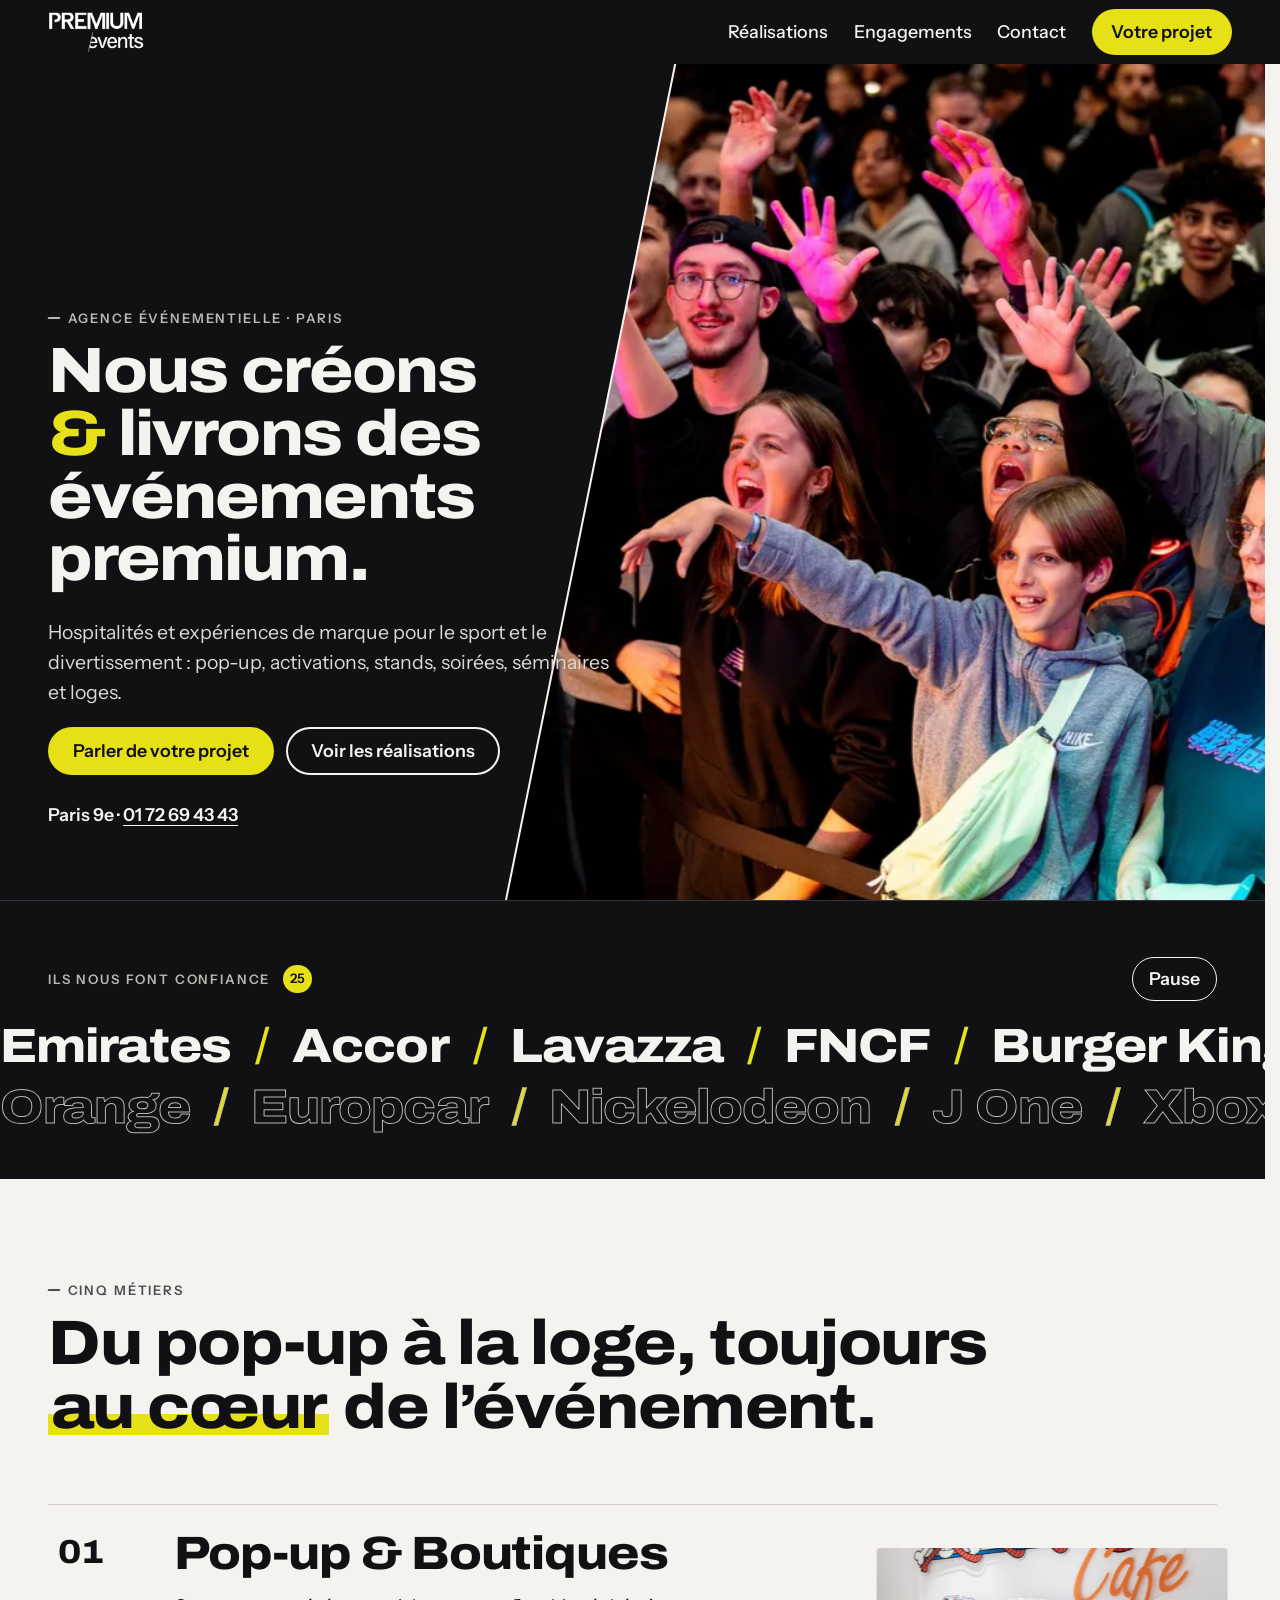
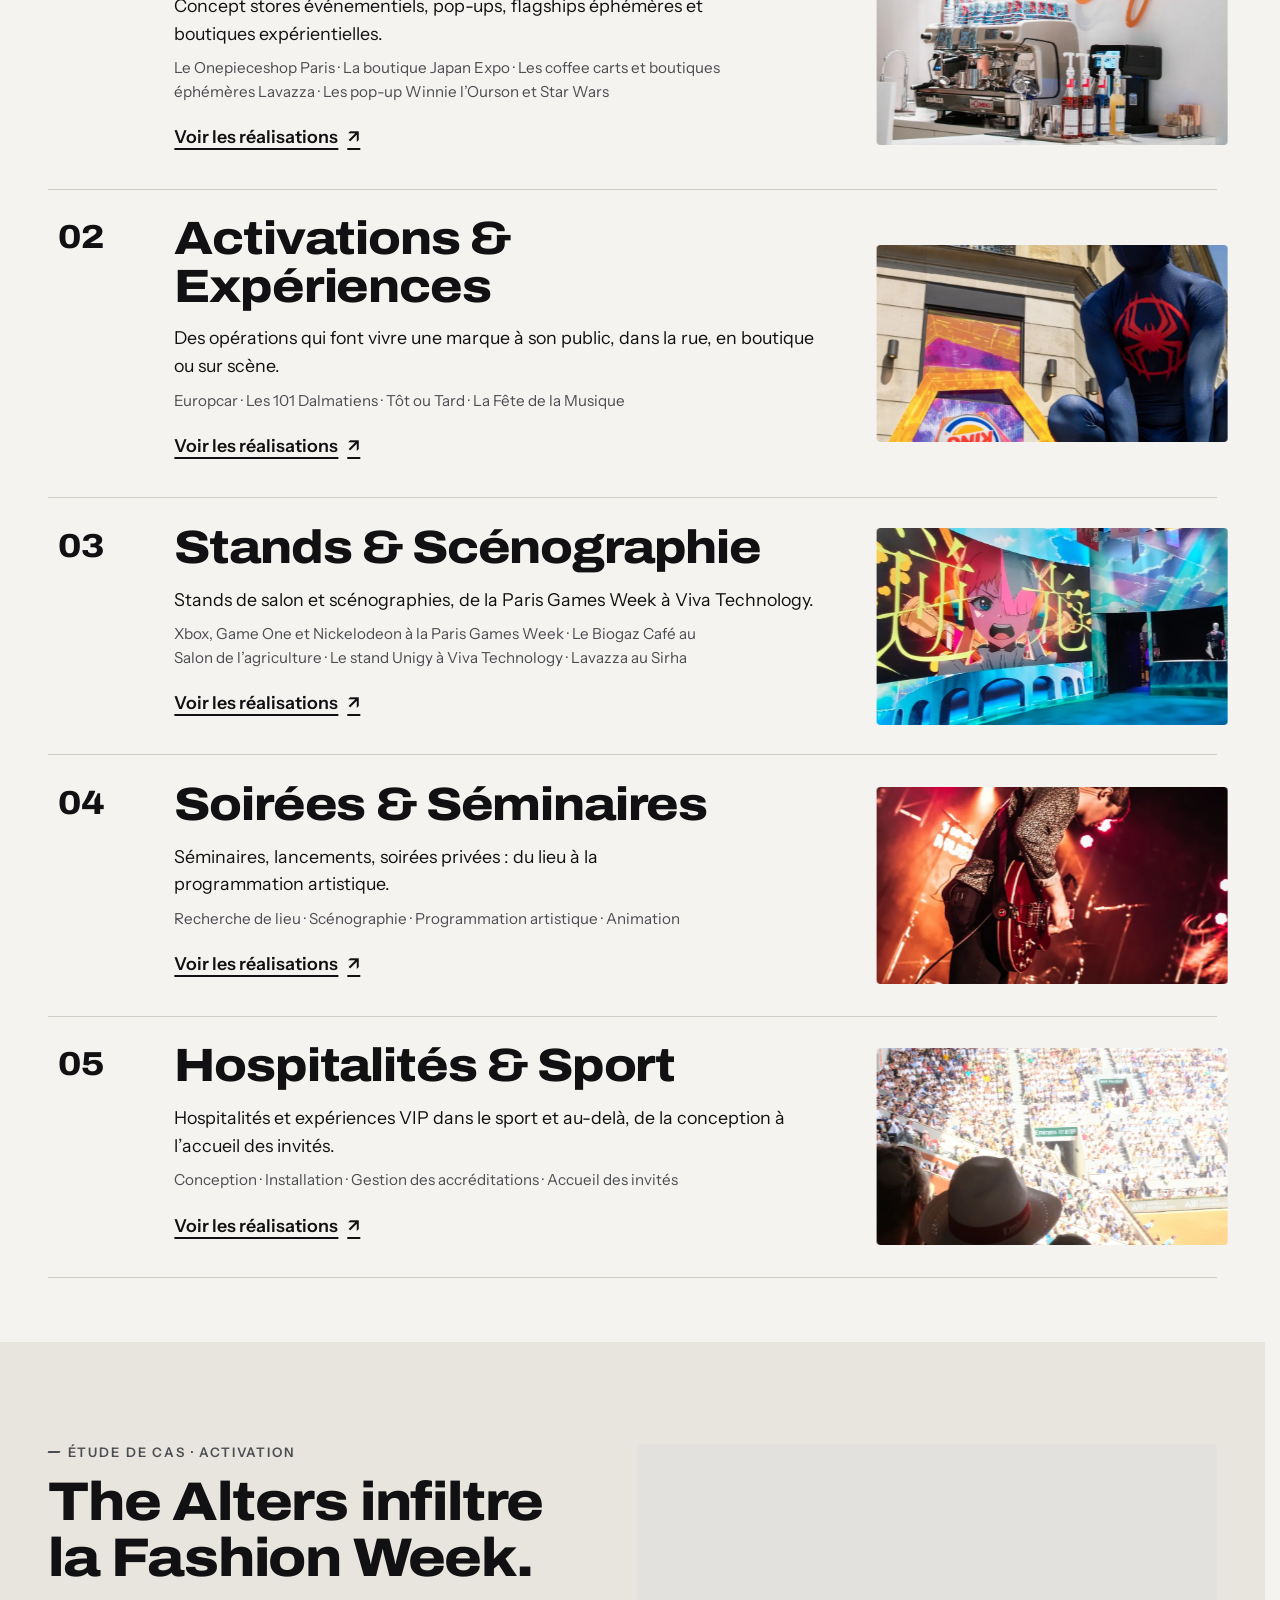
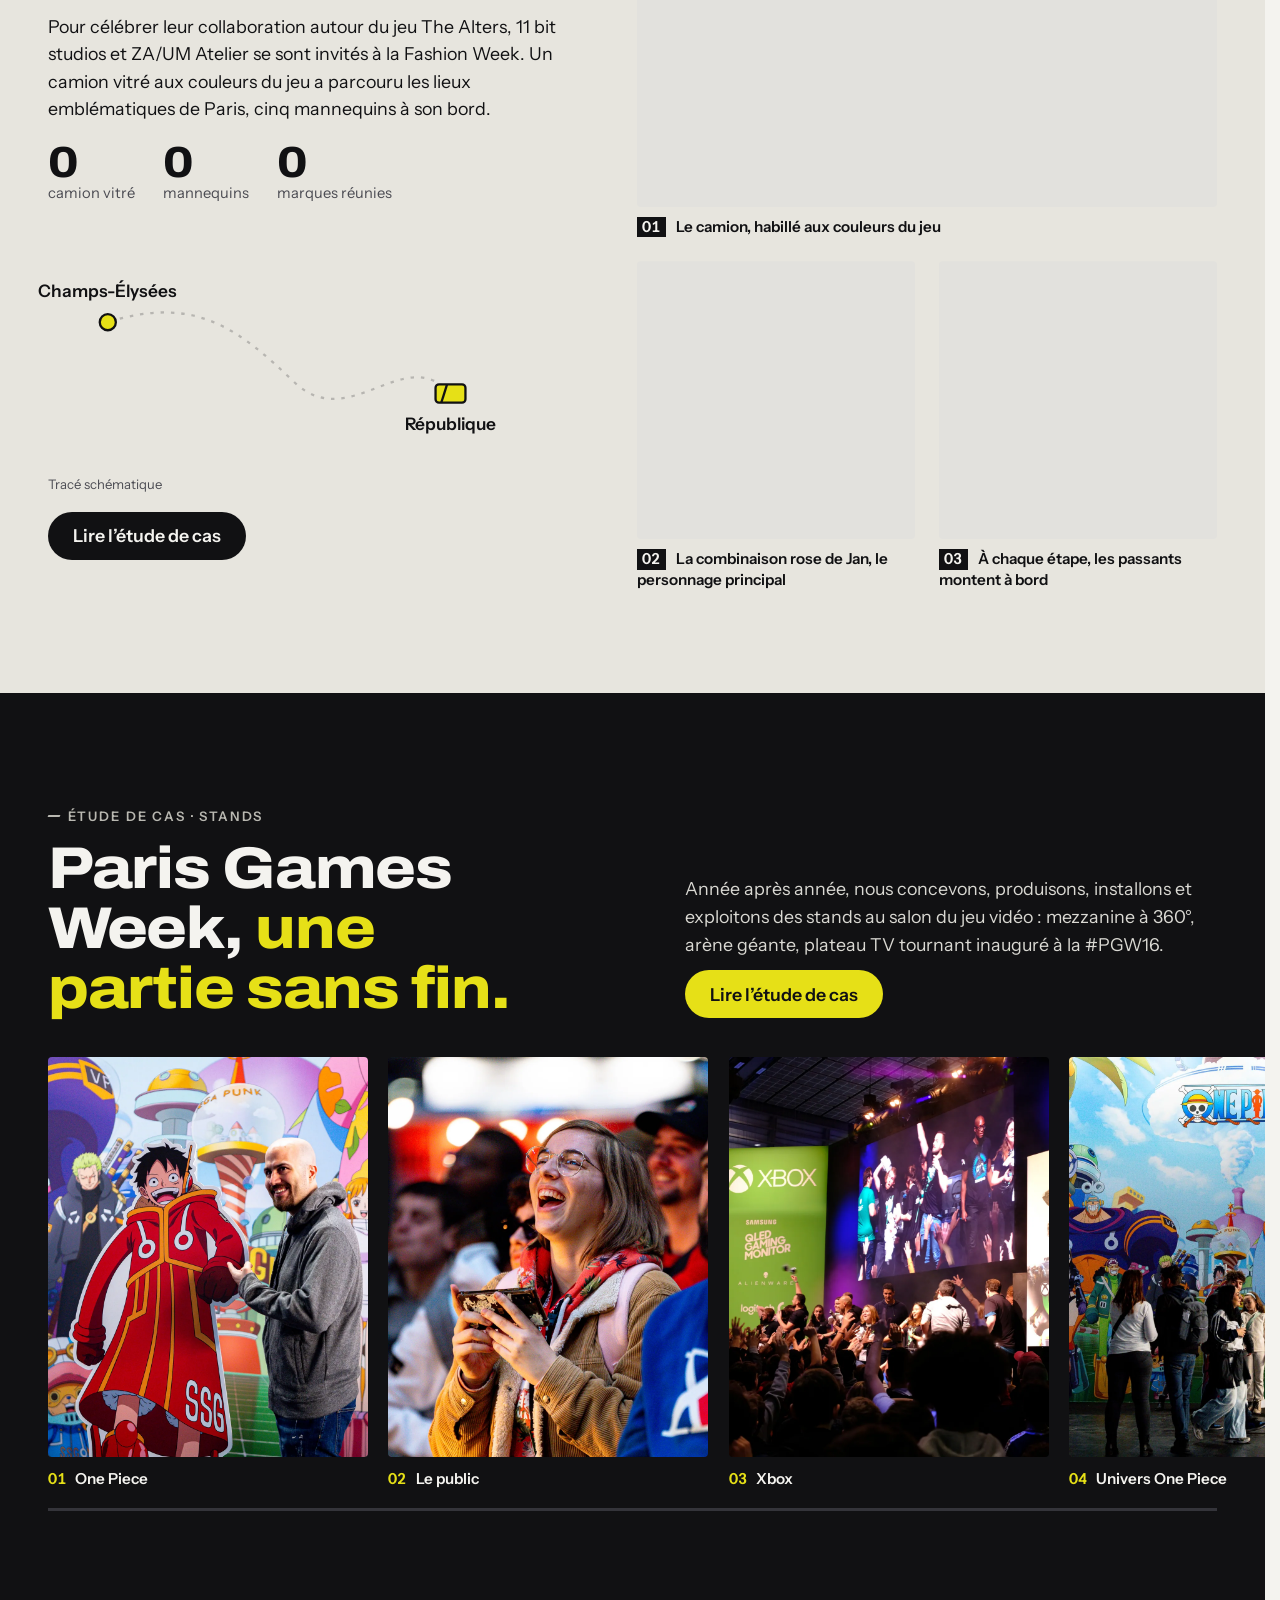
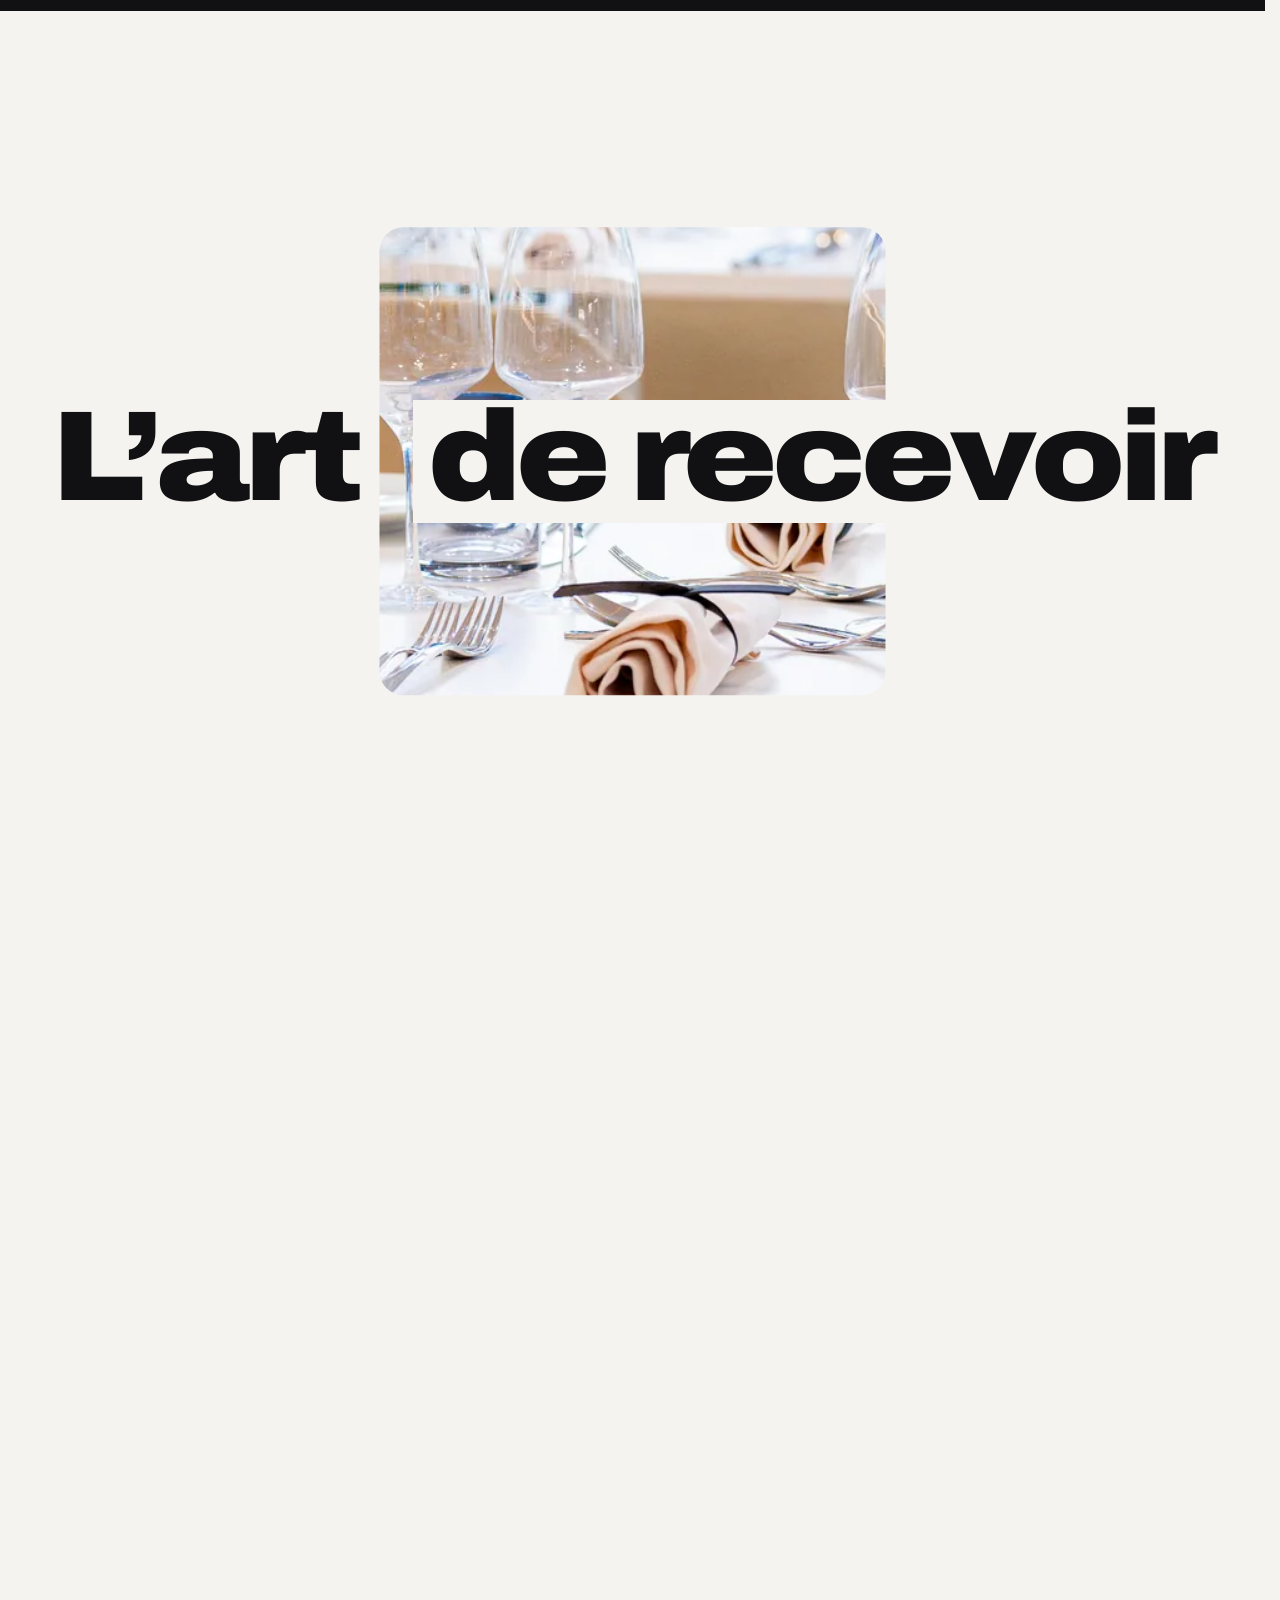
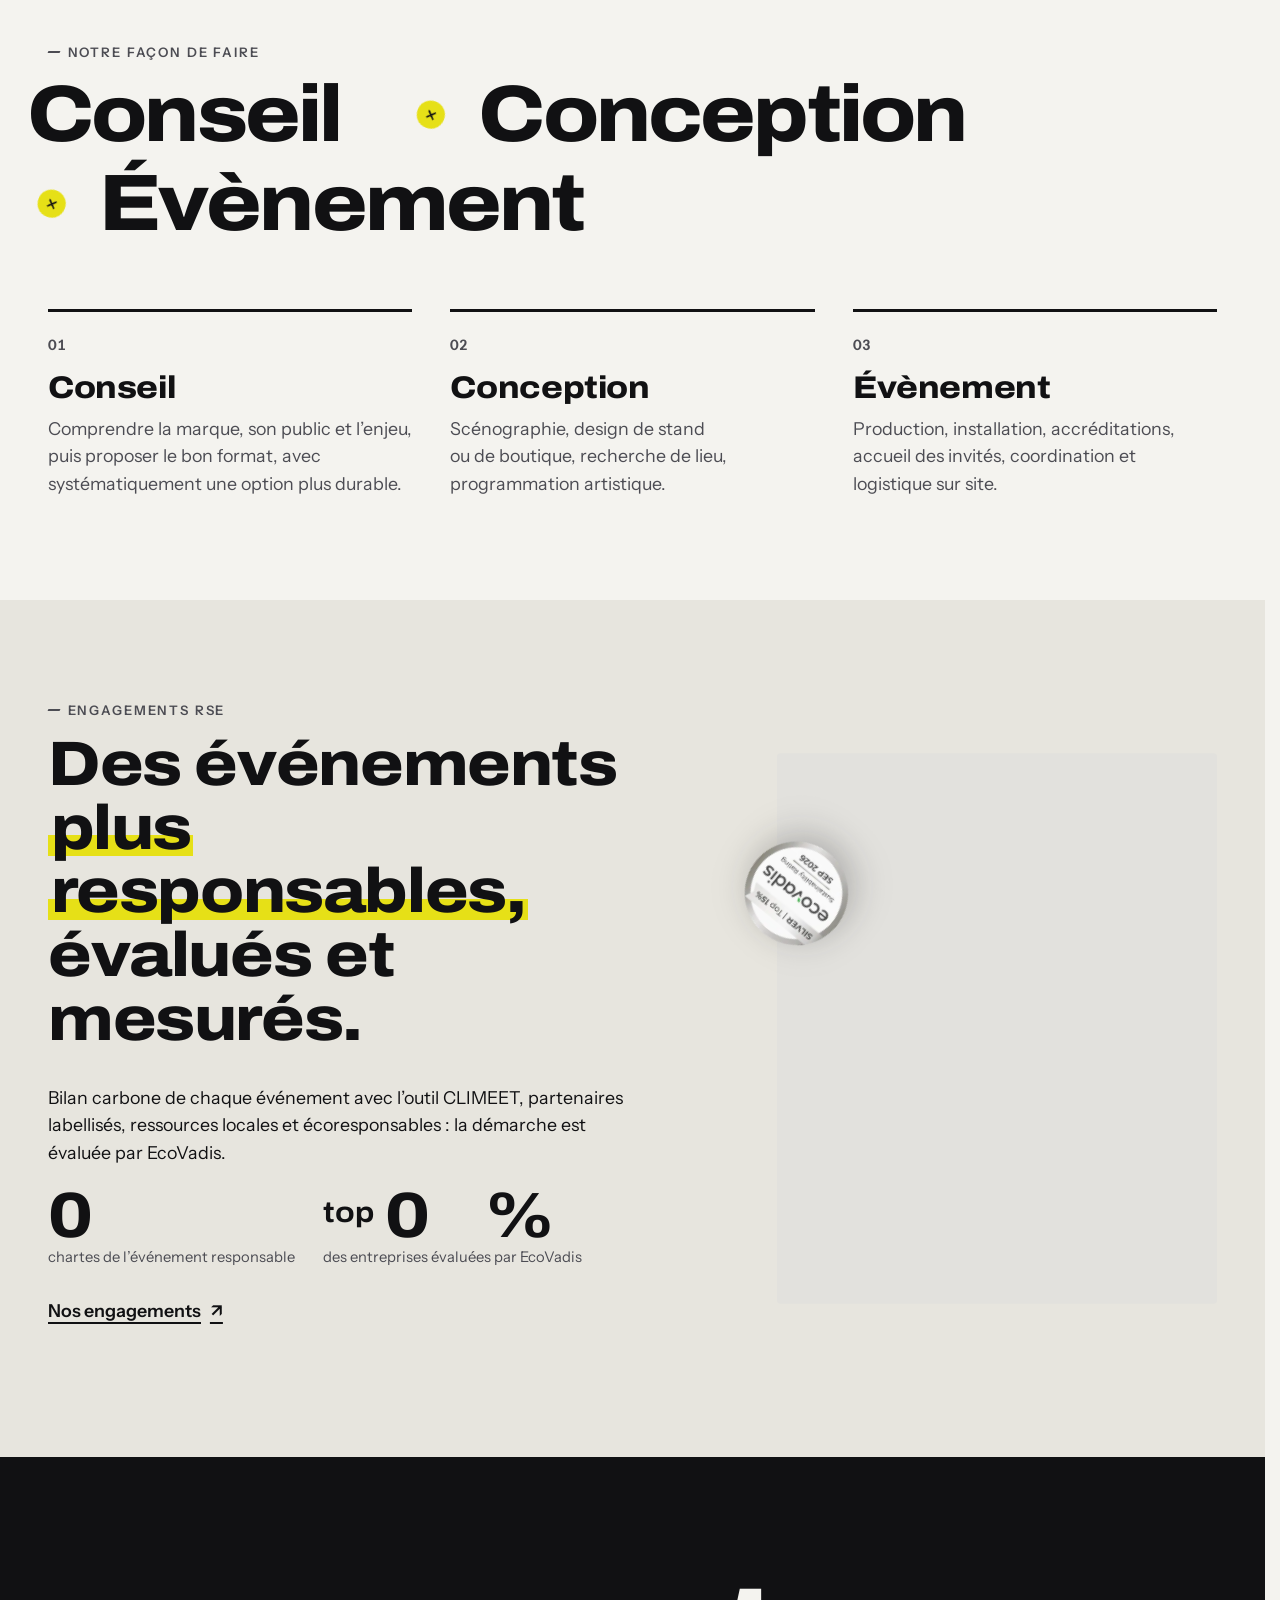
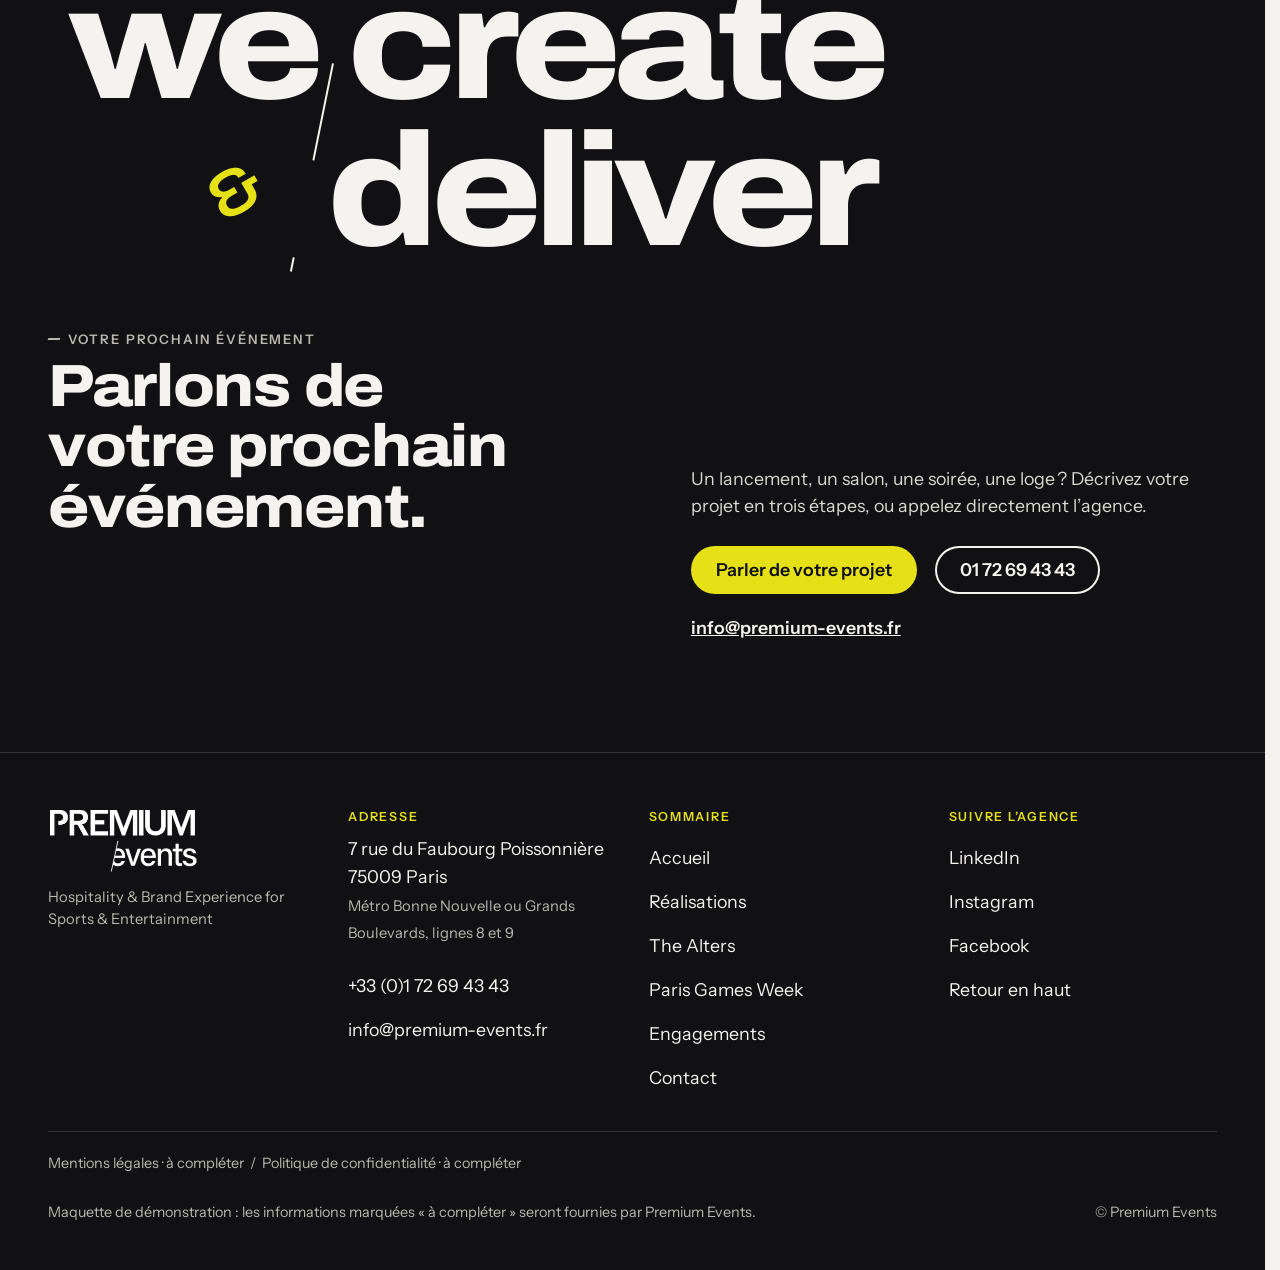
==== index.html @ c0e6ae77 "Maquette v1" ====
<!doctype html>
<html lang="fr" data-v="1">
<head>
<meta charset="utf-8">
<meta name="viewport" content="width=device-width, initial-scale=1, viewport-fit=cover">
<title>Premium Events : hospitalités et expériences de marque, sport et divertissement</title>
<meta name="description" content="Agence événementielle à Paris : pop-up et boutiques, activations, stands, soirées et séminaires, hospitalités dans le sport et le divertissement.">
<meta name="robots" content="noindex, nofollow">
<link rel="canonical" href="https://premium-events-maquette.vercel.app/">
<style>:root{--fond:#F4F3EF;--texte:#111113;--voile-fond:#111113;--ouverture-fond:#111113;--menu-fond:#111113}:root { --entete-h: 72px; --barres-h: 0px; } html { background: var(--fond); color: var(--texte); scrollbar-gutter: stable; } body { margin: 0; background: var(--fond); } html.js:not(.secours):not([data-arrivee="retour"]) [data-anime] { opacity: 0; } html.js:not(.secours):not([data-arrivee="retour"]) [data-anime].vu { opacity: 1; } [data-voile] { position: fixed; inset: 0; z-index: 900; background: var(--voile-fond); transform: translateY(100%); visibility: hidden; pointer-events: none; } html[data-arrivee="voile"]:not(.voile-leve):not(.secours) [data-voile] { transform: none; visibility: visible; } html.secours [data-voile] { visibility: hidden !important; } .ouverture-panneau { position: fixed; inset: 0; z-index: 850; display: none; place-content: center; justify-items: center; background: var(--ouverture-fond, var(--voile-fond)); color: var(--fond); text-align: center; } html.js[data-arrivee="intro"]:not(.secours):not(.intro-finie) .ouverture-panneau { display: grid; } html.defilement-bloque, html.defilement-bloque body, html.js[data-arrivee="intro"]:not(.secours):not(.intro-finie), html.js[data-arrivee="intro"]:not(.secours):not(.intro-finie) body, html[data-arrivee="voile"]:not(.voile-leve):not(.secours), html[data-arrivee="voile"]:not(.voile-leve):not(.secours) body { overflow: hidden; } html.js[data-arrivee="intro"]:not(.secours):not(.intro-finie) { background-color: var(--ouverture-fond, var(--voile-fond)); } html[data-arrivee="voile"]:not(.voile-leve):not(.secours) { background-color: var(--voile-fond); }</style>
<script>(function () {
var d = document.documentElement, ss = null, ls = null;
try { ss = window.sessionStorage; ls = window.localStorage; } catch (e) {}
d.classList.add('js');
var nav = performance.getEntriesByType ? performance.getEntriesByType('navigation')[0] : null;
var type = nav ? nav.type : 'navigate';
var depart = null;
try { depart = JSON.parse(ss.getItem('socle:depart') || 'null'); ss.removeItem('socle:depart'); } catch (e) {}
if (depart && !(Date.now() - depart.t < 15000)) depart = null;
var mode = type === 'back_forward' ? 'retour' : type === 'reload' ? 'intro' : depart ? 'voile' : 'intro';
d.setAttribute('data-arrivee', mode);
if (mode === 'voile' && depart.couleur) d.style.setProperty('--voile-fond', depart.couleur);
if (type === 'reload' && 'scrollRestoration' in history) {
history.scrollRestoration = 'manual';
}
try {
var choisie = ls && ls.getItem('socle:langue');
var langue = (d.lang || '').slice(0, 2);
if (choisie && choisie !== langue && type === 'navigate' && !depart) {
var alt = document.querySelector('link[rel="alternate"][hreflang="' + choisie + '"]');
if (alt) location.replace(new URL(alt.href).pathname + location.search + location.hash);
}
} catch (e) {}
setTimeout(function () { if (!d.classList.contains('demarre')) d.classList.add('secours'); }, 2000);
})();</script>
<link rel="preload" href="/assets/polices/archivo-titres.woff2" as="font" type="font/woff2" crossorigin>
<link rel="preload" href="/assets/polices/instrument-sans.woff2" as="font" type="font/woff2" crossorigin>
<link rel="stylesheet" href="/assets/css/socle.css?v=1">
<link rel="stylesheet" href="/assets/css/site.css?v=1">
<link rel="modulepreload" href="/assets/js/site.js?v=1">
<link rel="modulepreload" href="/assets/js/socle/index.js?v=1">
<script src="/assets/vendor/gsap.min.js" defer></script>
<script src="/assets/vendor/ScrollTrigger.min.js" defer></script>
<script src="/assets/vendor/SplitText.min.js" defer></script>
<script type="module" src="/assets/js/site.js?v=1"></script>
<meta name="theme-color" content="#111113">
<link rel="icon" href="/assets/images/favicon.png" type="image/png" sizes="64x64">
<link rel="apple-touch-icon" href="/assets/images/apple-touch-icon.png">
<meta property="og:type" content="website">
<meta property="og:site_name" content="Premium Events">
<meta property="og:locale" content="fr_FR">
<meta property="og:title" content="Premium Events : hospitalités et expériences de marque, sport et divertissement">
<meta property="og:description" content="Agence événementielle à Paris : pop-up et boutiques, activations, stands, soirées et séminaires, hospitalités dans le sport et le divertissement.">
<meta property="og:url" content="https://premium-events-maquette.vercel.app/">
<meta property="og:image" content="https://premium-events-maquette.vercel.app/assets/partage/accueil-fr.jpg">
<meta property="og:image:width" content="1200">
<meta property="og:image:height" content="630">
<meta property="og:image:alt" content="Premium Events : nous créons et livrons des événements premium">
<meta name="twitter:card" content="summary_large_image">
<script type="application/ld+json">{"@context":"https://schema.org","@type":"Organization","name":"Premium Events","url":"https://premium-events-maquette.vercel.app/","telephone":"+33172694343","email":"info@premium-events.fr","slogan":"Hospitality & Brand Experience for Sports & Entertainment","address":{"@type":"PostalAddress","streetAddress":"7 rue du Faubourg Poissonnière","postalCode":"75009","addressLocality":"Paris","addressCountry":"FR"},"sameAs":["https://www.linkedin.com/company/premium-events/","https://www.instagram.com/premiumevents_agence","https://www.facebook.com/AgencePremiumEvents"],"description":"Agence de communication événementielle à Paris : hospitalités et expériences de marque pour le sport et le divertissement (pop-up et boutiques, activations, stands et scénographie, soirées et séminaires, hospitalités)."}</script>
</head>
<body id="haut">
<div data-voile data-forme="coupe" aria-hidden="true"><div class="voile-contenu"><img src="/assets/images/logo-clair.png" alt="" width="298" height="124"><span class="voile-barre"></span><span data-voile-libelle>Accueil</span></div></div>
<div class="ouverture-panneau" data-ouverture aria-hidden="true">
  <img class="ouverture-logo" src="/assets/images/logo-clair.png" alt="" width="298" height="124" data-ouverture-objet>
  <p class="ouverture-ligne">Hospitality &amp; Brand Experience</p>
  <svg class="ouverture-coupe" viewBox="0 0 100 100" preserveAspectRatio="none" aria-hidden="true"><line x1="59" y1="0" x2="41" y2="100" pathLength="1" vector-effect="non-scaling-stroke"/></svg>
</div>
<a class="evitement" href="#contenu">Aller au contenu</a>
<header data-entete>
  <div class="entete-rangee">
    <a class="entete-logo" aria-label="Premium Events, Accueil" href="/" data-libelle="Accueil" aria-current="page">
      <img src="/assets/images/logo-clair.png" alt="Premium Events" width="298" height="124">
    </a>
    <nav data-nav aria-label="Navigation principale">
      <ul><li><a href="/realisations" data-libelle="Réalisations">Réalisations</a></li><li><a href="/engagements" data-libelle="Engagements">Engagements</a></li><li><a href="/contact" data-libelle="Contact">Contact</a></li></ul>
    </nav>
    <div class="entete-actions">
      <a class="bouton" href="/contact#brief" data-libelle="Contact">Votre projet</a>
      <button type="button" data-menu-bouton aria-controls="menu" aria-expanded="false" data-libelle-ouvrir="Menu" data-libelle-fermer="Fermer"><span data-libelle-bouton>Menu</span></button>
      <a class="menu-sansjs" href="#menu" data-menu-lien>Menu</a>
    </div>
  </div>
</header>
<script>/* Avant le premier affichage : rangées de la navigation (même règle que ajusterNav dans assets/js/socle/entete.js)
   et hauteur réelle de l'en-tête, pour que rien ne saute quand le JavaScript du site prend la main. */
(function () {
  var h = document.documentElement, u = document.querySelector('[data-nav] ul'), e = document.querySelector('[data-entete]');
  if (u) {
    var deborde = function () { return u.scrollWidth > u.clientWidth + 1; }, c = deborde();
    if (c && window.matchMedia('(min-width: 900px)').matches) {
      h.classList.add('nav-deux-rangees'); c = deborde();
      if (c) { h.classList.add('nav-deux-lignes'); var a = u.querySelector('a'); c = !a || u.getBoundingClientRect().height > a.getBoundingClientRect().height * 2.5; }
      if (c) h.classList.remove('nav-deux-rangees', 'nav-deux-lignes');
    }
    if (c) h.classList.add('nav-compacte');
  }
  if (e) h.style.setProperty('--entete-h', Math.round(e.getBoundingClientRect().height) + 'px');
})();</script>
<span id="menu-ferme" aria-hidden="true"></span>
<div id="menu" data-menu role="dialog" aria-modal="true" aria-label="Menu">
  <p class="menu-sansjs-fermer"><a href="#menu-ferme">Fermer</a></p>
  <ul><li style="--i:0"><a href="/" class="menu-lien" data-libelle="Accueil" aria-current="page">Accueil</a></li><li style="--i:1"><a href="/realisations" class="menu-lien" data-libelle="Réalisations">Réalisations</a></li><li style="--i:2" class="menu-sous"><a href="/the-alters" class="menu-lien" data-libelle="The Alters">The Alters</a></li><li style="--i:3" class="menu-sous"><a href="/paris-games-week" class="menu-lien" data-libelle="Paris Games Week">Paris Games Week</a></li><li style="--i:4"><a href="/engagements" class="menu-lien" data-libelle="Engagements">Engagements</a></li><li style="--i:5"><a href="/contact" class="menu-lien" data-libelle="Contact">Contact</a></li></ul>
  <p class="menu-contact"><a class="bouton" href="tel:+33172694343">Appeler 01 72 69 43 43</a> <a class="menu-mail" href="mailto:info@premium-events.fr">info@premium-events.fr</a></p>
</div>
<main id="contenu" tabindex="-1">
<section class="ouv ouv--accueil" id="debut">
  <div class="ouv-texte">
    <p class="surtitre surtitre--clair ouv-f">Agence événementielle · Paris</p>
    <h1 class="ouv-titre" data-anime="gsap"><span class="ouv-m"><span class="ouv-l">Nous créons</span></span><span class="ouv-m"><span class="ouv-l"><span class="amp">&amp;</span> livrons des</span></span><span class="ouv-m"><span class="ouv-l">événements</span></span><span class="ouv-m"><span class="ouv-l">premium.</span></span></h1>
    <p class="ouv-intro ouv-f masque-petit">Hospitalités et expériences de marque pour le sport et le divertissement : pop-up, activations, stands, soirées, séminaires et loges.</p>
    <p class="ouv-actions ouv-f">
      <a href="/contact#brief" class="bouton" data-libelle="Contact" data-action-principale data-survol="magnetique">Parler de votre projet</a>
      <a href="/realisations" class="bouton bouton--contour-clair masque-ecran-tres-bas" data-libelle="Réalisations">Voir les réalisations</a>
    </p>
    <p class="ouv-info ouv-f" data-info-cle>Paris 9e · <a href="tel:+33172694343">01 72 69 43 43</a></p>
  </div>
  <div class="ouv-photo">
    <figure class="media ouv-media" data-fx="parallaxe" data-fx-force="8" data-iris-centre data-boucle-css style="--cadrage:52% 42%;--cadrage-mobile:50% 40%">
  <picture><source media="(max-width: 760px) and (orientation: portrait)" srcset="/assets/images/accueil-ouverture-mobile-640.webp 640w, /assets/images/accueil-ouverture-mobile-1080.webp 1080w" sizes="(max-width: 760px) 100vw, 62vw">
    <img src="/assets/images/accueil-ouverture-1280.webp" srcset="/assets/images/accueil-ouverture-640.webp 640w, /assets/images/accueil-ouverture-1280.webp 1280w, /assets/images/accueil-ouverture-1920.webp 1920w" sizes="(max-width: 760px) 100vw, 62vw" alt="Public qui lève les bras devant une scène, dans la lumière bleue d’un salon" width="1280" height="854" fetchpriority="high" loading="eager" decoding="async">
  </picture>
</figure>
    <svg class="ouv-trait" viewBox="0 0 100 100" preserveAspectRatio="none" aria-hidden="true"><line x1="24" y1="0" x2="0" y2="100" vector-effect="non-scaling-stroke"/></svg>
  </div>
</section>
<section class="clients-ruban" id="clients" aria-labelledby="clients-titre">
  <h2 class="clients-titre" id="clients-titre" data-anime>Ils nous font confiance <span class="clients-nombre">25</span></h2>
  <div class="ruban" id="ruban-clients" data-boucle-css data-ruban data-effet="ruban" role="region" aria-label="Les marques clientes, en défilement">
    <div class="ruban-piste"><p class="ruban-rangee"><span>Emirates</span><span>Accor</span><span>Lavazza</span><span>FNCF</span><span>Burger King</span><span>Fédération Française du Bâtiment</span><span>Coloplast</span><span>Toei Animation</span><span>Crunchyroll</span><span>Bandai</span><span>Warner Bros. Discovery</span><span>Disney</span><span>Air Caraïbes</span><span>Geekvape</span><span>Paramount</span><span>Eurosport</span><span>Carte Noire</span><span>CNC</span><span>Conti</span><span>Game One</span><span>Xbox</span><span>J One</span><span>Nickelodeon</span><span>Europcar</span><span>Orange</span></p><p class="ruban-rangee" aria-hidden="true"><span>Emirates</span><span>Accor</span><span>Lavazza</span><span>FNCF</span><span>Burger King</span><span>Fédération Française du Bâtiment</span><span>Coloplast</span><span>Toei Animation</span><span>Crunchyroll</span><span>Bandai</span><span>Warner Bros. Discovery</span><span>Disney</span><span>Air Caraïbes</span><span>Geekvape</span><span>Paramount</span><span>Eurosport</span><span>Carte Noire</span><span>CNC</span><span>Conti</span><span>Game One</span><span>Xbox</span><span>J One</span><span>Nickelodeon</span><span>Europcar</span><span>Orange</span></p></div>
    <div class="ruban-piste ruban-piste--inverse" aria-hidden="true" data-audit-ignorer><p class="ruban-rangee" aria-hidden="true"><span>Orange</span><span>Europcar</span><span>Nickelodeon</span><span>J One</span><span>Xbox</span><span>Game One</span><span>Conti</span><span>CNC</span><span>Carte Noire</span><span>Eurosport</span><span>Paramount</span><span>Geekvape</span><span>Air Caraïbes</span><span>Disney</span><span>Warner Bros. Discovery</span><span>Bandai</span><span>Crunchyroll</span><span>Toei Animation</span><span>Coloplast</span><span>Fédération Française du Bâtiment</span><span>Burger King</span><span>FNCF</span><span>Lavazza</span><span>Accor</span><span>Emirates</span></p><p class="ruban-rangee" aria-hidden="true"><span>Orange</span><span>Europcar</span><span>Nickelodeon</span><span>J One</span><span>Xbox</span><span>Game One</span><span>Conti</span><span>CNC</span><span>Carte Noire</span><span>Eurosport</span><span>Paramount</span><span>Geekvape</span><span>Air Caraïbes</span><span>Disney</span><span>Warner Bros. Discovery</span><span>Bandai</span><span>Crunchyroll</span><span>Toei Animation</span><span>Coloplast</span><span>Fédération Française du Bâtiment</span><span>Burger King</span><span>FNCF</span><span>Lavazza</span><span>Accor</span><span>Emirates</span></p></div>
  </div>
  <button type="button" class="ruban-pause" data-pause-pour="ruban-clients" data-libelle-pause="Pause" data-libelle-lecture="Lecture"><span data-libelle-bouton>Pause</span></button>
</section>
<section class="metiers" id="metiers" aria-labelledby="metiers-titre">
  <div class="conteneur">
    <header class="tete-section">
      <p class="surtitre" data-anime>Cinq métiers</p>
      <h2 id="metiers-titre" data-anime>Du pop-up à la loge, toujours <span class="surligne">au cœur</span> de l’événement.</h2>
    </header>
    <ol class="metiers-liste">
      <li class="metier" id="metier-popup">
        <span class="metier-num" aria-hidden="true">01</span>
        <div class="metier-texte">
          <h3>Pop-up &amp; Boutiques</h3>
          <p>Concept stores événementiels, pop-ups, flagships éphémères et boutiques expérientielles.</p>
          <p class="metier-projets">Le Onepieceshop Paris · La boutique Japan Expo · Les coffee carts et boutiques éphémères Lavazza · Les pop-up Winnie l’Ourson et Star Wars</p>
          <a href="/realisations?metier=popup#popup" class="lien-fleche" data-libelle="Réalisations">Voir les réalisations<span class="visuellement-cache"> : Pop-up &amp; Boutiques</span></a>
        </div>
        <figure class="media metier-media" data-effet="metiers" style="--cadrage:50% 50%">
  <picture>
    <img src="/assets/images/metier-popup-1600.webp" srcset="/assets/images/metier-popup-1024.webp 1024w, /assets/images/metier-popup-1168.webp 1168w, /assets/images/metier-popup-1600.webp 1600w" sizes="(max-width: 760px) 100vw, 30vw" alt="Comptoir du One Piece Café, machine à expresso et logo peint au mur" width="1600" height="2000" loading="lazy" decoding="async">
  </picture>
</figure>
      </li><li class="metier" id="metier-activations">
        <span class="metier-num" aria-hidden="true">02</span>
        <div class="metier-texte">
          <h3>Activations &amp; Expériences</h3>
          <p>Des opérations qui font vivre une marque à son public, dans la rue, en boutique ou sur scène.</p>
          <p class="metier-projets">Europcar · Les 101 Dalmatiens · Tôt ou Tard · La Fête de la Musique</p>
          <a href="/realisations?metier=activations#activations" class="lien-fleche" data-libelle="Réalisations">Voir les réalisations<span class="visuellement-cache"> : Activations &amp; Expériences</span></a>
        </div>
        <figure class="media metier-media" data-effet="metiers" style="--cadrage:50% 50%">
  <picture>
    <img src="/assets/images/metier-activations-1600.webp" srcset="/assets/images/metier-activations-1024.webp 1024w, /assets/images/metier-activations-1168.webp 1168w, /assets/images/metier-activations-1600.webp 1600w" sizes="(max-width: 760px) 100vw, 30vw" alt="Spider-Man accroupi sur une façade parisienne lors d’une activation" width="1600" height="2000" loading="lazy" decoding="async">
  </picture>
</figure>
      </li><li class="metier" id="metier-stands">
        <span class="metier-num" aria-hidden="true">03</span>
        <div class="metier-texte">
          <h3>Stands &amp; Scénographie</h3>
          <p>Stands de salon et scénographies, de la Paris Games Week à Viva Technology.</p>
          <p class="metier-projets">Xbox, Game One et Nickelodeon à la Paris Games Week · Le Biogaz Café au Salon de l’agriculture · Le stand Unigy à Viva Technology · Lavazza au Sirha</p>
          <a href="/realisations?metier=stands#stands" class="lien-fleche" data-libelle="Réalisations">Voir les réalisations<span class="visuellement-cache"> : Stands &amp; Scénographie</span></a>
        </div>
        <figure class="media metier-media" data-effet="metiers" style="--cadrage:50% 50%">
  <picture>
    <img src="/assets/images/metier-stands-1600.webp" srcset="/assets/images/metier-stands-1024.webp 1024w, /assets/images/metier-stands-1168.webp 1168w, /assets/images/metier-stands-1600.webp 1600w" sizes="(max-width: 760px) 100vw, 30vw" alt="Stand immersif aux murs peints d’un univers d’animation japonaise" width="1600" height="2000" loading="lazy" decoding="async">
  </picture>
</figure>
      </li><li class="metier" id="metier-soirees">
        <span class="metier-num" aria-hidden="true">04</span>
        <div class="metier-texte">
          <h3>Soirées &amp; Séminaires</h3>
          <p>Séminaires, lancements, soirées privées : du lieu à la programmation artistique.</p>
          <p class="metier-projets">Recherche de lieu · Scénographie · Programmation artistique · Animation</p>
          <a href="/realisations?metier=soirees#soirees" class="lien-fleche" data-libelle="Réalisations">Voir les réalisations<span class="visuellement-cache"> : Soirées &amp; Séminaires</span></a>
        </div>
        <figure class="media metier-media" data-effet="metiers" style="--cadrage:50% 50%">
  <picture>
    <img src="/assets/images/metier-soirees-1168.webp" srcset="/assets/images/metier-soirees-1024.webp 1024w, /assets/images/metier-soirees-1168.webp 1168w" sizes="(max-width: 760px) 100vw, 30vw" alt="Guitariste sur scène dans une lumière rouge" width="1168" height="1461" loading="lazy" decoding="async">
  </picture>
</figure>
      </li><li class="metier" id="metier-hospitalites">
        <span class="metier-num" aria-hidden="true">05</span>
        <div class="metier-texte">
          <h3>Hospitalités &amp; Sport</h3>
          <p>Hospitalités et expériences VIP dans le sport et au-delà, de la conception à l’accueil des invités.</p>
          <p class="metier-projets">Conception · Installation · Gestion des accréditations · Accueil des invités</p>
          <a href="/realisations?metier=hospitalites#hospitalites" class="lien-fleche" data-libelle="Réalisations">Voir les réalisations<span class="visuellement-cache"> : Hospitalités &amp; Sport</span></a>
        </div>
        <figure class="media metier-media" data-effet="metiers" style="--cadrage:50% 50%">
  <picture>
    <img src="/assets/images/metier-hospitalites-1600.webp" srcset="/assets/images/metier-hospitalites-1024.webp 1024w, /assets/images/metier-hospitalites-1168.webp 1168w, /assets/images/metier-hospitalites-1600.webp 1600w" sizes="(max-width: 760px) 100vw, 30vw" alt="Invité en tribune, chapeau blanc, face à un court en terre battue" width="1600" height="2000" loading="lazy" decoding="async">
  </picture>
</figure>
      </li>
    </ol>
  </div>
</section>
<section class="alters" id="the-alters" aria-labelledby="alters-titre">
  <div class="conteneur alters-grille">
    <div class="alters-colle">
      <p class="surtitre" data-anime>Étude de cas · Activation</p>
      <h2 id="alters-titre" data-anime="lignes">The Alters infiltre la Fashion Week.</h2>
      <p data-anime class="masque-ecran-bas">Pour célébrer leur collaboration autour du jeu The Alters, 11 bit studios et ZA/UM Atelier se sont invités à la Fashion Week. Un camion vitré aux couleurs du jeu a parcouru les lieux emblématiques de Paris, cinq mannequins à son bord.</p>
      <ul class="chiffres-ligne" data-anime="cascade">
        <li><strong data-compteur="1">1</strong> camion vitré</li>
        <li><strong data-compteur="5">5</strong> mannequins</li>
        <li><strong data-compteur="2">2</strong> marques réunies</li>
      </ul>
      <figure class="parcours" data-visuel>
        <svg viewBox="0 0 400 220" role="img" aria-label="Tracé schématique : République → Champs-Élysées">
          <path class="parcours-fond" d="M350 150 C 310 105, 262 186, 214 140 S 128 64, 52 88"/>
          <path class="parcours-trait" d="M350 150 C 310 105, 262 186, 214 140 S 128 64, 52 88" pathLength="1"/>
          <circle class="parcours-borne" cx="350" cy="150" r="7"/>
          <circle class="parcours-borne parcours-borne--fin" cx="52" cy="88" r="7"/>
          <g class="parcours-camion" data-effet="parcours" transform="translate(52 88)"><rect x="-13" y="-8" width="26" height="16" rx="3"/><line x1="-3" y1="-8" x2="-8" y2="8"/></g>
          <text x="350" y="182" text-anchor="middle">République</text>
          <text x="52" y="66" text-anchor="middle">Champs-Élysées</text>
        </svg>
        <figcaption>Tracé schématique</figcaption>
      </figure>
      <p data-anime><a href="/the-alters" class="bouton bouton--noir" data-libelle="The Alters" data-survol="magnetique">Lire l’étude de cas</a></p>
    </div>
    <ol class="alters-etapes">
      <li><figure class="media alters-media" data-anime="rideau" style="--cadrage:50% 50%">
  <picture>
    <img src="/assets/images/alters-camion-1600.webp" srcset="/assets/images/alters-camion-1024.webp 1024w, /assets/images/alters-camion-1168.webp 1168w, /assets/images/alters-camion-1600.webp 1600w" sizes="(max-width: 760px) 100vw, 44vw" alt="Le camion vitré aux couleurs de The Alters garé dans une rue de Paris" width="1600" height="2000" loading="lazy" decoding="async">
  </picture>
</figure><p><span>01</span> Le camion, habillé aux couleurs du jeu</p></li>
      <li><figure class="media alters-media" data-anime="rideau" style="--cadrage:50% 50%">
  <picture>
    <img src="/assets/images/alters-combinaison-1600.webp" srcset="/assets/images/alters-combinaison-1024.webp 1024w, /assets/images/alters-combinaison-1168.webp 1168w, /assets/images/alters-combinaison-1600.webp 1600w" sizes="(max-width: 760px) 100vw, 44vw" alt="Mannequin portant la combinaison rose de Jan à l’arrière du camion" width="1600" height="2000" loading="lazy" decoding="async">
  </picture>
</figure><p><span>02</span> La combinaison rose de Jan, le personnage principal</p></li>
      <li><figure class="media alters-media" data-anime="rideau" style="--cadrage:50% 50%">
  <picture>
    <img src="/assets/images/alters-bord-1600.webp" srcset="/assets/images/alters-bord-1024.webp 1024w, /assets/images/alters-bord-1168.webp 1168w, /assets/images/alters-bord-1600.webp 1600w" sizes="(max-width: 760px) 100vw, 44vw" alt="Passants qui montent à bord du camion The Alters" width="1600" height="2000" loading="lazy" decoding="async">
  </picture>
</figure><p><span>03</span> À chaque étape, les passants montent à bord</p></li>
    </ol>
  </div>
</section>
<section class="pgw" id="paris-games-week" aria-labelledby="pgw-titre">
  <div class="conteneur galerie-tete">
    <div>
      <p class="surtitre surtitre--clair" data-anime>Étude de cas · Stands</p>
      <h2 id="pgw-titre" data-anime="lignes">Paris Games Week, <span class="jaune">une partie sans fin.</span></h2>
    </div>
    <div class="pgw-cote">
      <p class="masque-ecran-bas" data-anime>Année après année, nous concevons, produisons, installons et exploitons des stands au salon du jeu vidéo : mezzanine à 360°, arène géante, plateau TV tournant inauguré à la #PGW16.</p>
      <p class="pgw-chiffres" data-anime><a href="/paris-games-week" class="bouton" data-libelle="Paris Games Week" data-survol="magnetique">Lire l’étude de cas</a></p>
    </div>
  </div>
  <div class="pgw-fenetre" tabindex="0" role="region" aria-label="Photos de la Paris Games Week, défilement horizontal"><div class="galerie-piste" data-galerie data-effet="galerie-pgw">
    <figure class="pgw-carte">
      <figure class="media pgw-media" style="--cadrage:50% 50%">
  <picture>
    <img src="/assets/images/pgw-luffy-1600.webp" srcset="/assets/images/pgw-luffy-1024.webp 1024w, /assets/images/pgw-luffy-1168.webp 1168w, /assets/images/pgw-luffy-1600.webp 1600w" sizes="(max-width: 760px) 78vw, 30vw" alt="Visiteur à côté d’une statue de Luffy sur un stand One Piece" width="1600" height="2000" loading="lazy" decoding="async">
  </picture>
</figure>
      <figcaption><span>01</span> One Piece</figcaption>
    </figure><figure class="pgw-carte">
      <figure class="media pgw-media" style="--cadrage:50% 50%">
  <picture>
    <img src="/assets/images/pgw-joie-1600.webp" srcset="/assets/images/pgw-joie-1024.webp 1024w, /assets/images/pgw-joie-1168.webp 1168w, /assets/images/pgw-joie-1600.webp 1600w" sizes="(max-width: 760px) 78vw, 30vw" alt="Joueuse qui éclate de rire, manette en main, dans la foule du salon" width="1600" height="2000" loading="lazy" decoding="async">
  </picture>
</figure>
      <figcaption><span>02</span> Le public</figcaption>
    </figure><figure class="pgw-carte">
      <figure class="media pgw-media" style="--cadrage:50% 50%">
  <picture>
    <img src="/assets/images/pgw-xbox-1600.webp" srcset="/assets/images/pgw-xbox-1024.webp 1024w, /assets/images/pgw-xbox-1168.webp 1168w, /assets/images/pgw-xbox-1600.webp 1600w" sizes="(max-width: 760px) 78vw, 30vw" alt="Scène Xbox devant une foule, écrans géants" width="1600" height="2000" loading="lazy" decoding="async">
  </picture>
</figure>
      <figcaption><span>03</span> Xbox</figcaption>
    </figure><figure class="pgw-carte">
      <figure class="media pgw-media" style="--cadrage:50% 50%">
  <picture>
    <img src="/assets/images/pgw-onepiece-1600.webp" srcset="/assets/images/pgw-onepiece-1024.webp 1024w, /assets/images/pgw-onepiece-1168.webp 1168w, /assets/images/pgw-onepiece-1600.webp 1600w" sizes="(max-width: 760px) 78vw, 30vw" alt="Stand One Piece aux couleurs vives, visiteurs devant les personnages" width="1600" height="2000" loading="lazy" decoding="async">
  </picture>
</figure>
      <figcaption><span>04</span> Univers One Piece</figcaption>
    </figure><figure class="pgw-carte">
      <figure class="media pgw-media" style="--cadrage:50% 50%">
  <picture>
    <img src="/assets/images/pgw-tortues-1168.webp" srcset="/assets/images/pgw-tortues-1024.webp 1024w, /assets/images/pgw-tortues-1168.webp 1168w" sizes="(max-width: 760px) 78vw, 30vw" alt="Statue géante de Leonardo, des Tortues Ninja, au-dessus de la foule" width="1168" height="1460" loading="lazy" decoding="async">
  </picture>
</figure>
      <figcaption><span>05</span> Tortues Ninja</figcaption>
    </figure><figure class="pgw-carte">
      <figure class="media pgw-media" style="--cadrage:50% 50%">
  <picture>
    <img src="/assets/images/pgw-plateau-1600.webp" srcset="/assets/images/pgw-plateau-1024.webp 1024w, /assets/images/pgw-plateau-1168.webp 1168w, /assets/images/pgw-plateau-1600.webp 1600w" sizes="(max-width: 760px) 78vw, 30vw" alt="Plateau sur scène éclairé, public au premier plan" width="1600" height="2000" loading="lazy" decoding="async">
  </picture>
</figure>
      <figcaption><span>06</span> Sur scène</figcaption>
    </figure>
  </div></div>
  <div class="galerie-progres" aria-hidden="true"><span></span></div>
</section>
<section class="recevoir" id="art-de-recevoir" data-fx="plein-ecran" aria-labelledby="recevoir-titre">
  <div data-collant>
    <figure class="media recevoir-media" style="--cadrage:50% 50%">
  <picture><source media="(max-width: 760px) and (orientation: portrait)" srcset="/assets/images/accueil-recevoir-mobile-640.webp 640w, /assets/images/accueil-recevoir-mobile-1080.webp 1080w" sizes="100vw">
    <img src="/assets/images/accueil-recevoir-1280.webp" srcset="/assets/images/accueil-recevoir-640.webp 640w, /assets/images/accueil-recevoir-1280.webp 1280w, /assets/images/accueil-recevoir-1920.webp 1920w, /assets/images/accueil-recevoir-2560.webp 2560w" sizes="100vw" alt="Table dressée en blanc, verres bleus et bouquets, dans une loge lumineuse" width="1280" height="720" loading="lazy" decoding="async">
  </picture>
</figure>
    <p class="recevoir-mots" aria-hidden="true" data-visuel><span data-fx-ecarte="g">L’art</span> <span data-fx-ecarte="d">de recevoir</span></p>
    <div class="recevoir-carte" data-fx-apres>
      <h2 id="recevoir-titre">L’art de recevoir</h2>
      <p>Hospitalités, expériences VIP et dispositifs sur mesure, dans le sport et au-delà : conception, installation, gestion des accréditations, accueil des invités, logistique sur site.</p>
      <a href="/realisations?metier=hospitalites#hospitalites" class="lien-fleche lien-fleche--clair" data-libelle="Réalisations">Voir nos hospitalités</a>
    </div>
  </div>
</section>
<section class="methode" id="methode" aria-labelledby="methode-titre">
  <div class="conteneur">
    <p class="surtitre" data-anime>Notre façon de faire</p>
    <h2 id="methode-titre" class="methode-titre" data-visuel>
      <span class="methode-mot">Conseil</span>
      <span class="methode-mot"><span class="methode-x" aria-hidden="true" data-effet="methode"><svg viewBox="0 0 20 20"><path d="M5 5 L15 15 M15 5 L5 15"/></svg></span> Conception</span>
      <span class="methode-mot"><span class="methode-x" aria-hidden="true" data-effet="methode"><svg viewBox="0 0 20 20"><path d="M5 5 L15 15 M15 5 L5 15"/></svg></span> Évènement</span>
    </h2>
    <ol class="methode-etapes" data-anime="cascade">
      <li><span class="methode-num">01</span><h3>Conseil</h3><p>Comprendre la marque, son public et l’enjeu, puis proposer le bon format, avec systématiquement une option plus durable.</p></li>
      <li><span class="methode-num">02</span><h3>Conception</h3><p>Scénographie, design de stand ou de boutique, recherche de lieu, programmation artistique.</p></li>
      <li><span class="methode-num">03</span><h3>Évènement</h3><p>Production, installation, accréditations, accueil des invités, coordination et logistique sur site.</p></li>
    </ol>
  </div>
</section>
<section class="engage" id="engagements" aria-labelledby="engage-titre">
  <div class="conteneur engage-grille">
    <div class="engage-texte">
      <p class="surtitre" data-anime>Engagements RSE</p>
      <h2 id="engage-titre" data-anime>Des événements <span class="surligne">plus responsables,</span> évalués et mesurés.</h2>
      <p data-anime>Bilan carbone de chaque événement avec l’outil CLIMEET, partenaires labellisés, ressources locales et écoresponsables : la démarche est évaluée par EcoVadis.</p>
      <ul class="chiffres-ligne chiffres-ligne--grand" data-anime="cascade">
        <li><strong data-compteur="9">9</strong> chartes de l’événement responsable</li>
        <li><strong><span class="petit">top </span><span data-compteur="15">15</span> %</strong> des entreprises évaluées par EcoVadis</li>
      </ul>
      <p data-anime><a href="/engagements" class="lien-fleche" data-libelle="Engagements">Nos engagements</a></p>
    </div>
    <div class="engage-visuel">
      <figure class="media engage-media" data-anime="rideau" style="--cadrage:50% 50%">
  <picture>
    <img src="/assets/images/accueil-engagements-1600.webp" srcset="/assets/images/accueil-engagements-1024.webp 1024w, /assets/images/accueil-engagements-1168.webp 1168w, /assets/images/accueil-engagements-1600.webp 1600w" sizes="(max-width: 760px) 100vw, 40vw" alt="Compositions de fleurs blanches au pied d’un escalier de pierre" width="1600" height="2000" loading="lazy" decoding="async">
  </picture>
</figure>
      <img class="medaille" src="/assets/images/ecovadis-240.webp" width="240" height="240" alt="Médaille d’argent EcoVadis, top 15 %" loading="lazy" data-effet="badge">
    </div>
  </div>
</section>
<section class="fin" id="fin" aria-labelledby="fin-titre">
  <div class="fin-signature" data-visuel aria-hidden="true" data-audit-ignorer>
    <span class="sig-l1" data-effet="signature">we create</span>
    <span class="sig-l2"><span class="sig-amp">&amp;</span> deliver</span>
    <svg class="sig-barre" viewBox="0 0 100 100" preserveAspectRatio="none"><line x1="64" y1="2" x2="40" y2="98" pathLength="1" vector-effect="non-scaling-stroke"/></svg>
  </div>
  <div class="conteneur fin-corps">
    <p class="surtitre surtitre--clair" data-anime>Votre prochain événement</p>
    <h2 id="fin-titre" data-anime="lignes">Parlons de votre prochain événement.</h2>
    <p class="fin-texte" data-anime>Un lancement, un salon, une soirée, une loge ? Décrivez votre projet en trois étapes, ou appelez directement l’agence.</p>
    <p class="fin-actions" data-anime>
      <a href="/contact#brief" class="bouton" data-libelle="Contact" data-survol="magnetique">Parler de votre projet</a>
      <a class="bouton bouton--contour-clair" href="tel:+33172694343" data-survol="magnetique">01 72 69 43 43</a>
      <a class="fin-mail" href="mailto:info@premium-events.fr">info@premium-events.fr</a>
    </p>
  </div>
</section>
</main>
<footer class="pied" id="pied">
  <div class="conteneur pied-grille">
    <div class="pied-marque">
      <img src="/assets/images/logo-clair.png" alt="Premium Events" width="298" height="124" loading="lazy">
      <p>Hospitality &amp; Brand Experience for Sports &amp; Entertainment</p>
    </div>
    <div>
      <p class="pied-titre">Adresse</p>
      <p>7 rue du Faubourg Poissonnière<br>75009 Paris<br><span class="pied-doux">Métro Bonne Nouvelle ou Grands Boulevards, lignes 8 et 9</span></p>
      <p><a href="tel:+33172694343">+33 (0)1 72 69 43 43</a><br><a href="mailto:info@premium-events.fr">info@premium-events.fr</a></p>
    </div>
    <nav aria-label="Sommaire">
      <p class="pied-titre">Sommaire</p>
      <ul><li><a href="/" data-libelle="Accueil" aria-current="page">Accueil</a></li><li><a href="/realisations" data-libelle="Réalisations">Réalisations</a></li><li><a href="/the-alters" data-libelle="The Alters">The Alters</a></li><li><a href="/paris-games-week" data-libelle="Paris Games Week">Paris Games Week</a></li><li><a href="/engagements" data-libelle="Engagements">Engagements</a></li><li><a href="/contact" data-libelle="Contact">Contact</a></li></ul>
    </nav>
    <div>
      <p class="pied-titre">Suivre l’agence</p>
      <ul><li><a href="https://www.linkedin.com/company/premium-events/" target="_blank" rel="noopener">LinkedIn<span class="visuellement-cache"> (nouvel onglet)</span></a></li><li><a href="https://www.instagram.com/premiumevents_agence" target="_blank" rel="noopener">Instagram<span class="visuellement-cache"> (nouvel onglet)</span></a></li><li><a href="https://www.facebook.com/AgencePremiumEvents" target="_blank" rel="noopener">Facebook<span class="visuellement-cache"> (nouvel onglet)</span></a></li>
        <li><a href="#haut" data-sans-transition>Retour en haut</a></li>
      </ul>
    </div>
  </div>
  <div class="conteneur pied-bas">
    <p>Mentions légales · à compléter &nbsp;/&nbsp; Politique de confidentialité · à compléter</p>
    <p>Maquette de démonstration : les informations marquées « à compléter » seront fournies par Premium Events.</p>
    <p>© Premium Events</p>
  </div>
</footer>
<div data-barre-fixe>
  <a class="bouton bouton--contour" href="tel:+33172694343">Appeler</a>
  <a class="bouton" href="/contact#brief" data-libelle="Contact">Parler de votre projet</a>
</div>
</body>
</html>
---- assets/css/socle.css ----
/* Socle : règles communes à toutes les maquettes. Le style du projet va dans site.css.
   Les couleurs et polices du projet se règlent par les variables ci-dessous (redéfinies dans site.css). */
:root {
  --police-titres: Georgia, 'Times New Roman', serif;
  --police-texte: system-ui, -apple-system, 'Segoe UI', Roboto, sans-serif;
  --accent: #b3361f;
  --texte-doux: color-mix(in srgb, var(--texte) 78%, var(--fond));
  --ligne: color-mix(in srgb, var(--texte) 18%, var(--fond));
  --gouttiere: clamp(16px, 4vw, 48px);
  --largeur: 1240px;
  --rayon: 6px;
  --duree: .7s;
  --courbe: cubic-bezier(.22, 1, .36, 1);
}

*, *::before, *::after { box-sizing: border-box; }
html { -webkit-text-size-adjust: 100%; text-size-adjust: 100%; }
body {
  font-family: var(--police-texte); font-size: clamp(1rem, .96rem + .2vw, 1.125rem); line-height: 1.6;
  padding-bottom: var(--barres-h); overflow-x: clip;
}
img, picture, video, canvas, svg { display: block; max-width: 100%; }
img, video { height: auto; }
h1, h2, h3, h4 { font-family: var(--police-titres); line-height: 1.08; margin: 0 0 .5em; text-wrap: balance; font-weight: 600; }
p, li, dd, figcaption { text-wrap: pretty; }
p { margin: 0 0 1em; }
a { color: inherit; }
a[href^="mailto:"] { overflow-wrap: anywhere; }
button, input, select, textarea { font: inherit; color: inherit; }
button { cursor: pointer; }
:where(a, button, input, select, textarea, summary, [tabindex]) { -webkit-tap-highlight-color: transparent; }
:focus { outline: none; }
:focus-visible { outline: 3px solid var(--accent); outline-offset: 3px; border-radius: 2px; }
[id] { scroll-margin-top: calc(var(--entete-h) + 12px); scroll-margin-bottom: calc(var(--barres-h) + 12px); }
/* Lien profond vers une scène qui cache l'en-tête : elle arrive tout en haut de l'écran (comme aller() du socle). */
html.js:not(.secours) :is([data-entete-cache], [data-entete-cache] [id], [data-fx="plein-ecran"], [data-fx="plein-ecran"] [id]) { scroll-margin-top: 0; }
[hidden] { display: none !important; }

.visuellement-cache {
  position: absolute !important; width: 1px; height: 1px; padding: 0; margin: -1px;
  overflow: hidden; clip: rect(0 0 0 0); white-space: nowrap; border: 0;
}
.evitement {
  position: fixed; left: 12px; top: 12px; z-index: 1000; padding: 12px 16px; background: var(--texte); color: var(--fond);
  transform: translateY(-160%); text-decoration: none;
}
.evitement:focus-visible { transform: none; }
.conteneur { width: min(100% - 2 * var(--gouttiere), var(--largeur)); margin-inline: auto; }
.chiffres { font-variant-numeric: tabular-nums; }

/* Boutons : zones tactiles d'au moins 44 px. */
.bouton {
  display: inline-flex; align-items: center; justify-content: center; gap: .5em;
  min-height: 48px; min-width: 44px; padding: .7em 1.4em; border-radius: 999px;
  background: var(--accent); color: var(--fond); text-decoration: none; font-weight: 600; border: 0;
  line-height: 1.2; text-align: center;
}
.bouton--contour { background: transparent; color: inherit; box-shadow: inset 0 0 0 2px currentColor; }
.bouton[disabled] { opacity: .55; cursor: not-allowed; }

/* Apparitions : cachées par le style critique jusqu'à .vu, jamais recachées. */
html.js:not(.secours):not([data-arrivee="retour"]) [data-anime]:not([data-anime="gsap"]) {
  transform: translate3d(0, 1.2rem, 0);
  transition: opacity var(--duree) var(--courbe) var(--delai, 0s), transform var(--duree) var(--courbe) var(--delai, 0s);
}
html.js:not(.secours):not([data-arrivee="retour"]) [data-anime]:not([data-anime="gsap"]).vu { transform: none; }

/* Bibliothèque d'effets (effets.js). Apparitions : le bloc lui-même ne glisse pas, ce sont ses parties qui arrivent.
   Mêmes conditions que les apparitions : en secours, au retour et sans JavaScript, état final direct.
   Les transitions ne valent que pendant l'arrivée (.fx-fini ensuite) : celles du projet reprennent la main. */
html.js:not(.secours):not([data-arrivee="retour"]) :is([data-anime="lignes"], [data-anime="mots"], [data-anime="lettres"], [data-anime="cascade"]):not([data-anime="gsap"]) {
  transform: none; transition: opacity .25s linear var(--delai, 0s);
}
/* Masques des lignes : découpe par clip-path, débordante en haut et sur les côtés (accents), un peu en bas (jambages),
   au lieu d'un overflow et de marges : la mise en page ne change pas d'un pixel pendant la découpe. La ligne part
   d'assez bas (135 %) pour rester invisible malgré le débord du bas. */
.fx-ligne-mask { overflow: visible !important; clip-path: inset(-.4em -.6em -.2em -.6em); }
html.js:not(.secours):not([data-arrivee="retour"]) [data-anime="lignes"] .fx-ligne {
  transform: translate3d(0, 135%, 0); transition: transform 1s var(--courbe) calc(var(--delai, 0s) + var(--i, 0) * 90ms);
}
html.js:not(.secours):not([data-arrivee="retour"]) [data-anime="lignes"].vu .fx-ligne { transform: none; }
html.js:not(.secours):not([data-arrivee="retour"]) [data-anime="mots"] .fx-mot {
  opacity: 0; transform: translate3d(0, .5em, 0);
  transition: opacity .6s var(--courbe) calc(var(--delai, 0s) + var(--i, 0) * 35ms), transform .7s var(--courbe) calc(var(--delai, 0s) + var(--i, 0) * 35ms);
}
html.js:not(.secours):not([data-arrivee="retour"]) [data-anime="mots"].vu .fx-mot { opacity: 1; transform: none; }
/* Lettres : chaque mot reste d'un bloc (jamais coupé en fin de ligne), les lettres basculent en place. */
[data-anime="lettres"] :is(.fx-mot-l, .fx-lettre) { display: inline-block; }
html.js:not(.secours):not([data-arrivee="retour"]) [data-anime="lettres"] .fx-lettre {
  opacity: 0; transform: translate3d(0, .55em, 0) rotate(12deg); transform-origin: 0 100%;
  transition: opacity .5s var(--courbe) calc(var(--delai, 0s) + var(--i, 0) * 18ms), transform .8s var(--courbe) calc(var(--delai, 0s) + var(--i, 0) * 18ms);
}
html.js:not(.secours):not([data-arrivee="retour"]) [data-anime="lettres"].vu .fx-lettre { opacity: 1; transform: none; }
html.js:not(.secours):not([data-arrivee="retour"]) [data-anime="cascade"] > * { opacity: 0; transform: translate3d(0, 1.8rem, 0); }
html.js:not(.secours):not([data-arrivee="retour"]) [data-anime="cascade"]:not(.fx-fini) > * {
  transition: opacity .7s var(--courbe) calc(var(--delai, 0s) + var(--i, 0) * 80ms), transform .9s var(--courbe) calc(var(--delai, 0s) + var(--i, 0) * 80ms);
}
html.js:not(.secours):not([data-arrivee="retour"]) [data-anime="cascade"].vu > * { opacity: 1; transform: none; }
/* Rideau : règle aussi précise que celle des apparitions (sinon sa transition de découpe serait écrasée). */
html.js:not(.secours):not([data-arrivee="retour"]) [data-anime="rideau"]:not([data-anime="gsap"]) {
  transform: none; clip-path: inset(0 0 100% 0);
}
html.js:not(.secours):not([data-arrivee="retour"]) [data-anime="rideau"]:not([data-anime="gsap"]):not(.fx-fini) {
  transition: opacity .25s linear var(--delai, 0s), clip-path 1.2s cubic-bezier(.77, 0, .18, 1) var(--delai, 0s);
}
html.js:not(.secours):not([data-arrivee="retour"]) [data-anime="rideau"]:not([data-anime="gsap"]).vu { clip-path: inset(0 0 0 0); }
html.js:not(.secours):not([data-arrivee="retour"]) [data-anime="rideau"]:not([data-fx]) > :is(picture, video) { transform: scale(1.14); }
html.js:not(.secours):not([data-arrivee="retour"]) [data-anime="rideau"]:not([data-fx]):not(.fx-fini) > :is(picture, video) { transition: transform 1.6s var(--courbe) var(--delai, 0s); }
html.js:not(.secours):not([data-arrivee="retour"]) [data-anime="rideau"].vu:not([data-fx]) > :is(picture, video) { transform: none; }
/* Effets liés au défilement : l'image déplacée par GSAP n'a aucune transition CSS (une seule source par propriété). */
[data-fx="parallaxe"] > :is(picture, video, img), [data-fx="zoom"] > :is(picture, video, img) { transition: none; }
/* WebGL « onde » : le canvas, calé sur l'image, n'est visible que pendant le mouvement ; au repos, l'image d'origine, nette. */
[data-fx="onde"] { position: relative; }
.fx-onde { position: absolute; left: 0; top: 0; width: 100%; height: 100%; pointer-events: none; opacity: 0; transition: opacity .3s linear; }
.fx-onde--actif { opacity: 1; transition-duration: .12s; }
/* Image qui s'ouvre en plein écran : section haute, cadre collant en haut de l'écran (sticky, pas d'épinglage GSAP).
   En secours et sans JavaScript : image entière dans une section normale (règles [data-collant]). */
html.js:not(.secours) [data-fx="plein-ecran"] { position: relative; height: var(--fx-longueur, 260svh); }
html.js:not(.secours) [data-fx="plein-ecran"] > [data-collant] { position: sticky; top: 0; height: 100vh; height: 100svh; overflow: hidden; }
[data-fx="plein-ecran"] > [data-collant] > .media, [data-fx="plein-ecran"] [data-fx-cible] { width: 100%; height: 100%; border-radius: 0; }
:is(html.secours, html:not(.js)) [data-fx="plein-ecran"] [data-fx-cible] { height: 100svh; }
/* Mots géants : la rangée garde sa largeur (mots répétés au besoin) et ne sort jamais de son bandeau.
   En secours et sans JavaScript, les mots passent à la ligne : rien n'est coupé. */
[data-fx="mots-geants"] { overflow: hidden; overflow: clip; }
[data-fx="mots-geants"] [data-fx-rangee] { width: max-content; white-space: nowrap; margin: 0; }
:is(html.secours, html:not(.js)) [data-fx="mots-geants"] { overflow: visible; }
:is(html.secours, html:not(.js)) [data-fx="mots-geants"] [data-fx-rangee] { width: auto; white-space: normal; line-height: 1.2; }
/* Inclinaison selon la vitesse : GSAP seul tient la transformation (pas de transition CSS sur transform). */
[data-fx="vitesse"], [data-fx="mots-geants"] [data-fx-rangee] { transition-property: opacity, color, background-color, border-color, box-shadow !important; }

/* Effets au survol : au premier survol, GSAP prend la main sur la transformation (classe fx-survol) :
   plus aucune transition CSS sur transform pour cet élément. */
.fx-survol { transition-property: opacity, color, background-color, border-color, box-shadow !important; }

[data-boucle-css].hors-ecran, [data-boucle-css].hors-ecran *, [data-boucle-css].en-pause, [data-boucle-css].en-pause * { animation-play-state: paused !important; }

/* En-tête : opaque, jamais coupé, se cache en descendant. */
[data-entete] {
  position: fixed; inset: 0 0 auto; z-index: 800; background: var(--fond);
  border-bottom: 1px solid var(--ligne); transition: transform .35s var(--courbe);
}
html.entete-cache [data-entete], html.scene-sans-entete:not(.menu-ouvert) [data-entete] { transform: translateY(-100%); }
.entete-rangee {
  display: flex; align-items: center; gap: clamp(8px, 2vw, 28px);
  min-height: 64px; padding: 8px var(--gouttiere); max-width: calc(var(--largeur) + 2 * var(--gouttiere)); margin-inline: auto;
}
.entete-logo { display: inline-flex; align-items: center; gap: .6em; min-height: 44px; text-decoration: none; font-weight: 700; flex: none; }
.entete-logo img { width: 36px; height: 36px; }
[data-nav] { flex: 1 1 auto; min-width: 0; display: flex; justify-content: flex-end; }
[data-nav] ul { display: flex; gap: clamp(12px, 2vw, 28px); list-style: none; margin: 0; padding: 0; min-width: 0; overflow: hidden; white-space: nowrap; }
/* Un lien de navigation ne passe jamais à la ligne : sinon il « tient » sur deux lignes et le relais
   (deuxième rangée, bouton Menu) ne se déclenche pas. */
[data-nav] a { display: inline-flex; align-items: center; min-height: 44px; text-decoration: none; white-space: nowrap; }
[data-nav] a[aria-current] { text-decoration: underline; text-underline-offset: .35em; text-decoration-thickness: 2px; }
.entete-actions { display: flex; align-items: center; gap: 8px; flex: none; }
.entete-actions .bouton { min-height: 44px; padding-inline: 1.1em; }
.entete-langue { display: inline-flex; align-items: center; justify-content: center; min-width: 44px; min-height: 44px; text-decoration: none; font-weight: 600; text-transform: uppercase; }
[data-menu-bouton] { display: none; min-height: 44px; min-width: 44px; padding: 0 14px; border: 0; border-radius: 999px; background: var(--texte); color: var(--fond); font-weight: 600; }
html.nav-compacte [data-nav] { display: none; }
html.nav-compacte [data-menu-bouton] { display: inline-flex; align-items: center; }
html.nav-compacte .entete-actions { margin-left: auto; }
/* Dès 900 px, les liens qui ne tiennent pas à côté du logo passent sur une deuxième rangée (entete.js) :
   jamais le bouton Menu seul sur ordinateur. L'en-tête est plus haut : --entete-h suit (mesures.js). */
html.nav-deux-rangees .entete-rangee { flex-wrap: wrap; row-gap: 0; }
html.nav-deux-rangees [data-nav] { order: 3; flex: 1 0 100%; justify-content: flex-start; border-top: 1px solid var(--ligne); }
html.nav-deux-rangees .entete-actions { margin-left: auto; }
html.nav-deux-lignes [data-nav] ul { flex-wrap: wrap; row-gap: 0; column-gap: clamp(12px, 1.6vw, 24px); }
@media (max-width: 520px) { .entete-actions .bouton { display: none; } }

/* Sans JavaScript : l'en-tête reste dans le flux (sa hauteur n'est pas mesurée, rien ne passe dessous).
   Dès 900 px, les liens passent à la ligne sous le logo ; en dessous, un lien Menu ouvre le menu plein écran
   par son ancre (#menu:target) et un lien Fermer le referme. */
.menu-sansjs, .menu-sansjs-fermer { display: none; }
html:not(.js) { --entete-h: 0px; }
html:not(.js) [data-entete] { position: relative; }
@media (min-width: 900px) {
  html:not(.js) .entete-rangee { flex-wrap: wrap; row-gap: 0; }
  html:not(.js) [data-nav] { order: 3; flex: 1 0 100%; justify-content: flex-start; }
  html:not(.js) [data-nav] ul { flex-wrap: wrap; column-gap: clamp(12px, 2vw, 28px); row-gap: 0; }
  html:not(.js) .entete-actions { margin-left: auto; }
}
@media (max-width: 899px) {
  html:not(.js) [data-nav] { display: none; }
  html:not(.js) .entete-actions { margin-left: auto; }
  html:not(.js) .menu-sansjs {
    display: inline-flex; align-items: center; min-height: 44px; min-width: 44px; padding: 0 14px; border-radius: 999px;
    background: var(--texte); color: var(--fond); font-weight: 600; text-decoration: none;
  }
}
html:not(.js) #menu:target { z-index: 810; visibility: visible; opacity: 1; transition: none; padding-top: 24px; }
html:not(.js) #menu:target li { opacity: 1; transform: none; transition: none; }
html:not(.js) #menu:target .menu-sansjs-fermer { display: block; margin: 0 0 16px; }
html:not(.js) .menu-sansjs-fermer a { display: inline-flex; align-items: center; min-height: 44px; font-weight: 600; }
/* Cible du lien Fermer : fixe, elle ne fait pas défiler la page quand le menu se referme. */
#menu-ferme { position: fixed; top: 0; left: 0; width: 1px; height: 1px; pointer-events: none; }
/* Sans JavaScript, la barre fixe du téléphone n'est pas mesurée : sa hauteur est réservée d'office. */
@media (max-width: 760px) { html:not(.js) { --barres-h: calc(65px + env(safe-area-inset-bottom)); } }

/* Menu : plein écran, liens qui arrivent l'un après l'autre. */
[data-menu] {
  position: fixed; inset: 0; z-index: 790; background: var(--menu-fond, var(--fond)); overflow-y: auto; overscroll-behavior: contain;
  padding: calc(var(--entete-h) + 24px) var(--gouttiere) calc(32px + var(--barres-h));
  visibility: hidden; opacity: 0; transition: opacity .3s var(--courbe), visibility 0s .3s;
}
html.menu-ouvert [data-menu] { visibility: visible; opacity: 1; transition: opacity .3s var(--courbe); }
html.menu-ouvert [data-entete] { transform: none; }
[data-menu] ul { list-style: none; margin: 0 0 32px; padding: 0; }
[data-menu] li { opacity: 0; transform: translateY(12px); transition: opacity .4s var(--courbe), transform .4s var(--courbe); transition-delay: calc(var(--i, 0) * 50ms + 80ms); }
html.menu-ouvert [data-menu] li { opacity: 1; transform: none; }
[data-menu] .menu-lien { display: flex; align-items: center; min-height: 52px; font-family: var(--police-titres); font-size: clamp(1.6rem, 7vw, 2.6rem); text-decoration: none; }
[data-menu] .menu-lien[aria-current] { color: var(--accent); }

/* Voile de transition (état de départ dans le style critique). */
[data-voile] { display: grid; place-items: center; color: var(--fond); }
.voile-contenu { display: grid; justify-items: center; gap: 12px; text-align: center; padding: var(--gouttiere); }
.voile-contenu img { width: 56px; height: 56px; }
[data-voile-libelle] { font-family: var(--police-titres); font-size: clamp(1.6rem, 5vw, 3rem); }
/* Forme « vague » : bords ondulés du voile (en haut à la montée, en bas au retrait), posés par le gabarit. */
[data-voile] .voile-vague { position: absolute; left: 0; width: 100%; height: clamp(60px, 12vh, 120px); fill: var(--voile-fond); pointer-events: none; }
[data-voile] .voile-vague--haut { bottom: calc(100% - 1px); transform-origin: 50% 100%; }
[data-voile] .voile-vague--bas { top: calc(100% - 1px); transform-origin: 50% 0; }
/* Trou qui s'ouvre dans le voile (forme « iris ») ou dans le panneau de l'intro (versObjet) :
   variables --cx, --cy (centre) et --trou (rayon), posées image par image par le socle. */
[data-voile].avec-trou, .ouverture-panneau.avec-trou {
  -webkit-mask: radial-gradient(circle at var(--cx, 50%) var(--cy, 50%), transparent var(--trou, -2px), #000 calc(var(--trou, -2px) + 1px));
          mask: radial-gradient(circle at var(--cx, 50%) var(--cy, 50%), transparent var(--trou, -2px), #000 calc(var(--trou, -2px) + 1px));
}

/* Barre fixe du téléphone : action principale et contact rapide. */
[data-barre-fixe] {
  position: fixed; inset: auto 0 0; z-index: 780; display: none; gap: 8px;
  padding: 8px var(--gouttiere) calc(8px + env(safe-area-inset-bottom)); background: var(--fond); border-top: 1px solid var(--ligne);
  transition: transform .3s var(--courbe);
}
[data-barre-fixe] .bouton { flex: 1; min-height: 48px; }
[data-barre-fixe].barre-masquee { transform: translateY(110%); }
@media (max-width: 760px) { [data-barre-fixe] { display: flex; } }

/* Écrans plein cadre et sections épinglées : tout tient dans la partie visible. */
.ecran {
  min-height: 100vh; min-height: 100svh; display: flex; flex-direction: column;
  padding-top: calc(var(--entete-h) + 16px); padding-bottom: calc(var(--barres-h) + 16px);
}
.ecran.epingle { height: 100vh; height: 100svh; min-height: 0; }
.ecran .piste { flex: 1 1 auto; min-height: 0; max-height: 820px; }

/* Scènes épinglées ou collantes du projet ([data-scene], .ecran.epingle) : en secours et sans
   JavaScript, plus rien n'est épinglé, la scène prend la hauteur de son contenu (au moins un écran) au lieu
   d'être coupée. Son cadre collant [data-collant] redevient un bloc normal. */
:is(html.secours, html:not(.js)) :is([data-scene], .ecran.epingle) { height: auto !important; min-height: 100svh; }
:is(html.secours, html:not(.js)) [data-collant] { position: relative !important; top: auto !important; height: auto !important; min-height: 100svh; }

/* Faces arrière d'un objet en 3D (verso d'une carte, dos d'un volet) : jamais visibles de dos ;
   en secours et sans JavaScript, l'objet est posé ouvert et son dos est retiré (sinon il recouvre le texte). */
[data-face="dos"] { backface-visibility: hidden; -webkit-backface-visibility: hidden; }
:is(html.secours, html:not(.js)) [data-face="dos"] { display: none !important; }

/* Écrans bas. 1366×768 et moins de 820 px de haut sur ordinateur : .masque-ecran-bas se retire (phrase
   d'introduction, surtitre, légende), pour que le premier écran et les scènes épinglées tiennent.
   Téléphone à l'horizontale et moins de 500 px de haut : .masque-ecran-tres-bas se retire aussi, et les
   écrans plein cadre se resserrent. Les tailles des titres d'ouverture se règlent dans site.css, dans les
   mêmes requêtes (@media (max-height: 820px) and (min-width: 761px), puis (max-height: 500px)). */
@media (max-height: 820px) and (min-width: 761px) { .masque-ecran-bas { display: none !important; } }
@media (max-height: 500px) {
  .masque-ecran-bas, .masque-ecran-tres-bas { display: none !important; }
  .ecran { padding-top: calc(var(--entete-h) + 8px); padding-bottom: calc(var(--barres-h) + 8px); }
}

/* Médias : cadrage réglé par --cadrage (object-position), mention des illustrations générées. */
.media { position: relative; margin: 0; overflow: hidden; border-radius: var(--rayon); background: color-mix(in srgb, var(--texte) 8%, var(--fond)); } /* jamais de case vide pendant le chargement */
.media picture { display: block; width: 100%; height: 100%; }
.media img, .media video { width: 100%; height: 100%; object-fit: cover; object-position: var(--cadrage, 50% 50%); }
@media (max-width: 760px) { .media img, .media video { object-position: var(--cadrage-mobile, var(--cadrage, 50% 50%)); } }
.mention-ia {
  position: absolute; right: 8px; bottom: 8px; z-index: 2; padding: 3px 8px; border-radius: 999px;
  background: rgba(0, 0, 0, .66); color: #fff; font: 600 12px/1.4 var(--police-texte); letter-spacing: .01em; pointer-events: none;
}

/* Formulaires. */
.champ { display: grid; gap: 6px; margin-bottom: 18px; }
.champ label { font-weight: 600; }
.champ input, .champ select, .champ textarea {
  min-height: 48px; padding: 10px 12px; border: 1px solid color-mix(in srgb, var(--texte) 45%, var(--fond)); border-radius: var(--rayon); background: var(--fond);
}
.champ [aria-invalid="true"] { border-color: #b00020; }
.champ-erreur { margin: 0; color: #b00020; font-size: .95rem; }
.mention-donnees { font-size: .9rem; color: var(--texte-doux); }
[data-message-envoi] { padding: 12px 16px; border-radius: var(--rayon); background: color-mix(in srgb, var(--accent) 12%, var(--fond)); }

/* Barre de lecture des pages longues. */
[data-barre-lecture] { position: fixed; left: 0; right: 0; top: var(--entete-h); height: 3px; z-index: 805; background: var(--accent); transform: scaleX(0); transform-origin: 0 50%; }
html.entete-cache [data-barre-lecture] { top: 0; }

/* Curseur personnalisé (souris uniquement, activé par data-curseur sur html). */
.curseur {
  position: fixed; left: -8px; top: -8px; z-index: 1001; width: 16px; height: 16px; border-radius: 50%;
  border: 2px solid var(--accent); pointer-events: none; opacity: 0; transition: opacity .2s, width .2s, height .2s, left .2s, top .2s;
}
html.curseur-actif .curseur { opacity: 1; }
.curseur.curseur-lien { width: 40px; height: 40px; left: -20px; top: -20px; }
.curseur.curseur-cache { opacity: 0 !important; }

/* Pied de page. */
.pied { padding: 56px 0 32px; border-top: 1px solid var(--ligne); }
.pied-grille { display: grid; gap: 32px; grid-template-columns: repeat(auto-fit, minmax(200px, 1fr)); }
.pied ul { list-style: none; margin: 0; padding: 0; }
.pied a, .pied button.lien { display: inline-flex; align-items: center; min-height: 44px; }
button.lien { background: none; border: 0; padding: 0; text-decoration: underline; text-underline-offset: .2em; }
.pied-bas { display: flex; flex-wrap: wrap; justify-content: space-between; gap: 12px; margin-top: 32px; font-size: .9rem; color: var(--texte-doux); }
---- assets/css/site.css ----
/* Premium Events — direction « Coup d'envoi » : noir et blanc du logo, jaune du « & », barre oblique.
   Fond clair dominant ; noir pour les ouvertures sombres, PGW, l'index des clients, l'appel final et le pied. */
@font-face { font-family: 'Archivo PE'; src: url('/assets/polices/archivo-titres.woff2') format('woff2'); font-weight: 500 900; font-display: swap; }
@font-face { font-family: 'Instrument PE'; src: url('/assets/polices/instrument-sans.woff2') format('woff2'); font-weight: 400 600; font-display: swap; }
@font-face { font-family: 'Archivo repli'; src: local('Arial Bold'), local('Arial'), local('Helvetica Neue'), local('Helvetica'); size-adjust: 104%; ascent-override: 92%; descent-override: 24%; }
@font-face { font-family: 'Instrument repli'; src: local('Arial'), local('Helvetica Neue'), local('Helvetica'); size-adjust: 97%; ascent-override: 98%; descent-override: 26%; }

:root {
  --noir: #111113;
  --clair: #F4F3EF;
  --jaune: #E6E017;
  --appoint: #E7E5DE;
  --accent: #111113;
  --texte-doux: #4c4c53;
  --clair-doux: #b9b8b1;
  --ligne: #cfcdc5;
  --ligne-sombre: #34343a;
  --police-titres: 'Archivo PE', 'Archivo repli', Arial, sans-serif;
  --police-texte: 'Instrument PE', 'Instrument repli', Arial, sans-serif;
  --rayon: 4px;
  --largeur: 1320px;
  --biais: 18%;
  --courbe-coupe: cubic-bezier(.77, 0, .18, 1);
}

body { font-size: clamp(1rem, .97rem + .18vw, 1.125rem); line-height: 1.55; }
h1, h2, h3 { font-family: var(--police-titres); font-weight: 800; letter-spacing: -.022em; line-height: 1.02; }
h2 { font-size: clamp(2rem, 1.2rem + 3.4vw, 4.2rem); }
h3 { font-size: clamp(1.25rem, 1rem + 1vw, 1.75rem); letter-spacing: -.012em; line-height: 1.12; }
:focus-visible { outline-color: var(--focus, var(--noir)); }
::selection { background: var(--jaune); color: var(--noir); }

.surtitre { margin: 0 0 1em; font: 600 .82rem/1.3 var(--police-texte); letter-spacing: .14em; text-transform: uppercase; color: var(--texte-doux); }
.surtitre::before { content: ""; display: inline-block; width: .9em; height: 2px; margin-right: .6em; vertical-align: .3em; background: currentColor; transform: skewX(-24deg); }
.surtitre--clair { color: var(--clair-doux); }
.surtitre-titre { font: 600 .82rem/1.3 var(--police-texte); letter-spacing: .14em; text-transform: uppercase; color: var(--texte-doux); margin: 0 0 24px; }
.jaune { color: var(--jaune); }
.petit { font-size: .45em; letter-spacing: 0; margin-right: .15em; vertical-align: .55em; font-weight: 700; }

/* Mot surligné en jaune : le trait se dessine de gauche à droite à l'apparition du titre. */
.surligne { background: linear-gradient(var(--jaune), var(--jaune)) no-repeat 0 88% / 100% .34em; padding-inline: .04em; -webkit-box-decoration-break: clone; box-decoration-break: clone; }
html.js:not(.secours):not([data-arrivee="retour"]) [data-anime]:not(.vu) .surligne:not(.surligne--fixe) { background-size: 0% .34em; }
html.js:not(.secours):not([data-arrivee="retour"]) [data-anime] .surligne:not(.surligne--fixe) { transition: background-size 1.1s var(--courbe-coupe) .35s; }
html.js:not(.secours):not([data-arrivee="retour"]):not(.intro-finie) .ouv .surligne--fixe { background-size: 0% .34em; }
.ouv .surligne--fixe { transition: background-size 1s var(--courbe-coupe) .2s; }

/* Boutons. */
.bouton { background: var(--jaune); color: var(--noir); font-weight: 600; border-radius: 999px; }
.bouton:hover { background: #f1ec4a; }
.bouton--noir { background: var(--noir); color: var(--clair); }
.bouton--noir:hover { background: #2a2a2e; }
.bouton--contour { background: transparent; color: var(--noir); box-shadow: inset 0 0 0 2px var(--noir); }
.bouton--contour:hover { background: var(--noir); color: var(--clair); }
.bouton--contour-clair { background: transparent; color: var(--clair); box-shadow: inset 0 0 0 2px var(--clair); }
.bouton--contour-clair:hover { background: var(--clair); color: var(--noir); }
.lien-fleche { display: inline-flex; align-items: center; gap: .5em; min-height: 44px; font-weight: 600; text-decoration: underline; text-decoration-thickness: 2px; text-underline-offset: .3em; line-height: 1.3; margin-block: 4px; }
.lien-fleche::after { content: "↗"; transition: transform .3s var(--courbe); }
.lien-fleche:hover::after { transform: translate(3px, -3px); }
.lien-fleche--clair { color: var(--clair); }

/* En-tête noir, logo blanc d'origine. */
[data-entete] { background: var(--noir); color: var(--clair); border-bottom: 0; --focus: var(--jaune); }
.entete-logo img { width: auto; height: 40px; }
[data-nav] a { font-weight: 500; opacity: 1; }
[data-nav] a:hover { color: var(--jaune); }
[data-nav] a[aria-current] { text-decoration-color: var(--jaune); }
.entete-actions .bouton { background: var(--jaune); color: var(--noir); }
[data-menu-bouton] { background: var(--jaune); color: var(--noir); }
html:not(.js) .menu-sansjs { background: var(--jaune); color: var(--noir); }
[data-menu] { color: var(--clair); --focus: var(--jaune); }
[data-menu] .menu-lien { font-weight: 800; letter-spacing: -.02em; }
[data-menu] .menu-lien[aria-current] { color: var(--jaune); }
[data-menu] .menu-sous .menu-lien { font-size: clamp(1.15rem, 4.6vw, 1.6rem); padding-left: 1.2em; font-weight: 600; }
[data-menu] .menu-sous .menu-lien::before { content: "/"; color: var(--jaune); margin-right: .5em; }
.menu-contact { display: flex; flex-wrap: wrap; align-items: center; gap: 12px 20px; }
.menu-mail { display: inline-flex; align-items: center; min-height: 44px; }

/* Voile (forme « coupe » : bord en biais, voile.js) et panneau de l'intro. */
[data-voile] { color: var(--clair); }
.voile-contenu img { width: 120px; height: auto; }
.voile-barre { display: block; width: 2px; height: 46px; background: var(--jaune); transform: skewX(-20deg); }
[data-voile-libelle] { font-weight: 800; letter-spacing: -.02em; }
.ouverture-panneau { gap: 14px; color: var(--clair); overflow: hidden; }
.ouverture-logo { width: clamp(150px, 22vw, 260px); height: auto; position: relative; z-index: 1; }
.ouverture-ligne { margin: 0; font: 600 .78rem/1.3 var(--police-texte); letter-spacing: .24em; text-transform: uppercase; color: var(--clair-doux); position: relative; z-index: 1; }
.ouverture-coupe { position: absolute; inset: 0; width: 100%; height: 100%; pointer-events: none; overflow: visible; }
.ouverture-coupe line { stroke: var(--clair); stroke-width: 2; stroke-dasharray: 1; stroke-dashoffset: 1; }

/* ——— Ouvertures ——— */
.ouv { position: relative; }
.ouv-titre { margin: 0 0 .4em; font-size: clamp(2.3rem, min(5.4vw, 9.6vh), 6rem); line-height: .98; letter-spacing: -.03em; }
.ouv-m { display: block; clip-path: inset(-.3em -.6em -.18em -.6em); }
.ouv-l { display: block; }
html.js:not(.secours):not([data-arrivee="retour"]):not(.intro-finie) .ouv-l { transform: translate3d(0, 120%, 0); }
html.js:not(.secours):not([data-arrivee="retour"]):not(.intro-finie) .ouv-f { opacity: 0; }

.ouv-intro { max-width: 36em; font-size: clamp(1.02rem, .98rem + .3vw, 1.22rem); }
.ouv-actions { display: flex; flex-wrap: wrap; gap: 12px; align-items: center; margin-bottom: 18px; }
.ouv-info { font-weight: 600; margin: 0; }
.ouv-info a { display: inline-flex; align-items: center; min-height: 44px; text-decoration-thickness: 1px; text-underline-offset: .2em; }
.amp { color: var(--jaune); }

/* Accueil : texte sur le noir, photo coupée en biais à droite. */
.ouv--accueil { background: var(--noir); color: var(--clair); min-height: 100vh; min-height: 100svh; display: flex; align-items: flex-end; overflow: hidden; --focus: var(--jaune); }
.ouv--accueil .ouv-texte { position: relative; z-index: 2; width: min(50%, 720px); padding: calc(var(--entete-h) + 40px) 0 clamp(36px, 7vh, 80px) var(--gouttiere); }
.ouv--accueil .ouv-titre { font-size: clamp(2.3rem, min(5vw, 9.4vh), 5.6rem); }
.ouv--accueil .ouv-intro { color: #dad9d3; max-width: 30em; }
.ouv-photo { position: absolute; top: 0; right: 0; bottom: 0; width: 60%; }
.ouv-photo .ouv-media { width: 100%; height: 100%; border-radius: 0; clip-path: polygon(24% 0, 100% 0, 100% 100%, 0 100%); }
.ouv-trait { position: absolute; inset: 0; width: 100%; height: 100%; pointer-events: none; overflow: visible; }
.ouv-trait line { stroke: var(--clair); stroke-width: 2; }
html.js:not(.secours):not([data-arrivee="retour"]):not(.intro-finie) .ouv-trait line { stroke-dasharray: 1 0; opacity: 0; }

/* Réalisations : grand titre, puis bande de photos qui défile. */
.ouv--realisations { padding-top: calc(var(--entete-h) + clamp(28px, 6vh, 64px)); }
.ouv-rea { display: grid; grid-template-columns: minmax(0, 1.25fr) minmax(0, 1fr); gap: clamp(20px, 4vw, 64px); align-items: end; }
.ouv-rea .ouv-titre { font-size: clamp(2.4rem, min(6.4vw, 10.5vh), 7rem); }
.bande { margin-top: clamp(20px, 4vh, 44px); overflow: hidden; }
.bande-piste { display: flex; gap: 12px; width: max-content; list-style: none; margin: 0; padding: 0; animation: defile-g 70s linear infinite; }
.bande-piste li { flex: none; }
.bande-media { height: clamp(170px, 27vh, 300px); aspect-ratio: 3 / 4; }
.bande-pause-zone { display: flex; justify-content: flex-end; margin-top: 8px; margin-bottom: 0; }
@keyframes defile-g { to { transform: translateX(-50%); } }
@keyframes defile-d { from { transform: translateX(-50%); } to { transform: translateX(0); } }

/* Études de cas : texte à gauche, photo coupée en biais à droite. */
.ouv--etude { display: grid; grid-template-columns: minmax(0, 1fr) minmax(0, 1.05fr); min-height: 100vh; min-height: 100svh; }
.ouv-etude-texte { padding: calc(var(--entete-h) + clamp(24px, 5vh, 56px)) clamp(16px, 3vw, 48px) clamp(28px, 5vh, 56px) var(--gouttiere); display: flex; flex-direction: column; justify-content: flex-end; }
.ouv--etude .ouv-titre { font-size: clamp(2.3rem, min(4.9vw, 8.8vh), 5.4rem); }
.ouv-etude-photo { position: relative; min-height: 0; }
.ouv-etude-photo .ouv-media { position: absolute; inset: 0; border-radius: 0; clip-path: polygon(14% 0, 100% 0, 100% 100%, 0 100%); }
.fil { font-size: .95rem; margin-bottom: 1.2em; color: var(--texte-doux); }
.fil a { display: inline-flex; align-items: center; min-height: 44px; color: var(--noir); font-weight: 600; }
.etude-fiche { display: grid; gap: 6px; margin: 0 0 22px; }
.etude-fiche div { display: grid; grid-template-columns: 6.5em minmax(0, 1fr); gap: 12px; padding-top: 8px; border-top: 1px solid var(--ligne); }
.etude-fiche dt { font-weight: 600; font-size: .9rem; color: var(--texte-doux); }
.etude-fiche dd { margin: 0; font-weight: 600; }

/* Engagements : titre et médaille, puis bande photo. */
.ouv--engagements { padding-top: calc(var(--entete-h) + clamp(28px, 6vh, 64px)); }
.ouv-eng { display: grid; grid-template-columns: minmax(0, 1.5fr) minmax(0, 1fr); gap: clamp(20px, 4vw, 64px); align-items: center; }
.ouv-eng-medaille { display: grid; justify-items: center; gap: 18px; }
.medaille { border-radius: 50%; }
.medaille--grande { width: clamp(150px, min(22vw, 30vh), 290px); height: auto; aspect-ratio: 1; filter: drop-shadow(0 18px 30px rgba(17, 17, 19, .18)); }
.eng-chiffres { list-style: none; margin: 0; padding: 0; display: flex; gap: 28px; }
.eng-chiffres li { display: grid; font-size: .92rem; max-width: 11em; line-height: 1.3; }
.eng-chiffres strong { font: 800 clamp(2rem, 4vw, 3.2rem)/1 var(--police-titres); letter-spacing: -.03em; font-variant-numeric: tabular-nums; }
.ouv-eng-bande { margin-top: clamp(24px, 5vh, 56px); }
.eng-bande-media { aspect-ratio: 21 / 8; }

/* Contact : titre et coordonnées, demande en 3 étapes. */
.ouv--contact { padding: calc(var(--entete-h) + clamp(24px, 5vh, 56px)) 0 clamp(40px, 8vw, 96px); }
.ouv-contact { display: grid; grid-template-columns: minmax(0, .85fr) minmax(0, 1.25fr); gap: clamp(24px, 4vw, 64px); align-items: start; }
.ouv--contact .ouv-titre { font-size: clamp(2.3rem, min(4.8vw, 8.8vh), 5.2rem); }
.coordonnees { display: grid; gap: 4px; margin: 4px 0 0; }
.coordonnees div { display: grid; grid-template-columns: 7.5em minmax(0, 1fr); gap: 12px; padding: 10px 0; border-top: 1px solid var(--ligne); }
.coordonnees dt { color: var(--texte-doux); font-weight: 600; }
.coordonnees dd { margin: 0; font-weight: 600; }
.coordonnees a { display: inline-flex; align-items: center; min-height: 44px; }
.coordonnees div { align-items: center; }
.coordonnees--clair div { border-color: var(--ligne-sombre); }
.coordonnees--clair dt { color: var(--clair-doux); }

/* 404 : photo de régie plein cadre, texte en bas. */
.ouv--404 { background: var(--noir); color: var(--clair); min-height: 100vh; min-height: 100svh; display: flex; align-items: flex-end; overflow: hidden; --focus: var(--jaune); }
.ouv-404-media { position: absolute; inset: 0; border-radius: 0; }
.ouv-404-media::after { content: ""; position: absolute; inset: 0; background: linear-gradient(0deg, rgba(17, 17, 19, .94) 8%, rgba(17, 17, 19, .55) 48%, rgba(17, 17, 19, .2)); }
.ouv-404-texte { position: relative; z-index: 2; padding-block: calc(var(--entete-h) + 32px) clamp(36px, 8vh, 80px); }
.ouv-404-texte .ouv-intro { color: #dad9d3; }

/* ——— Accueil ——— */
/* Ruban des clients : deux rangs en sens contraires, bouton pause. */
.clients-ruban { background: var(--noir); color: var(--clair); padding: clamp(28px, 5vw, 56px) 0 clamp(24px, 4vw, 44px); border-top: 1px solid var(--ligne-sombre); display: grid; grid-template-columns: minmax(0, 1fr) auto; align-items: center; row-gap: 18px; --focus: var(--jaune); }
.clients-titre { grid-column: 1; margin: 0; padding-left: var(--gouttiere); font: 600 .82rem/1.3 var(--police-texte); letter-spacing: .14em; text-transform: uppercase; color: var(--clair-doux); }
.clients-nombre { display: inline-grid; place-items: center; min-width: 2.2em; height: 2.2em; margin-left: .6em; border-radius: 999px; background: var(--jaune); color: var(--noir); letter-spacing: 0; }
.clients-ruban .ruban-pause { grid-column: 2; grid-row: 1; margin-right: var(--gouttiere); }
.ruban { grid-column: 1 / -1; overflow: hidden; display: grid; gap: 6px; }
.ruban-piste { display: flex; width: max-content; animation: defile-g 80s linear infinite; }
.ruban-piste--inverse { animation-name: defile-d; animation-duration: 95s; }
.ruban-rangee { display: flex; margin: 0; white-space: nowrap; }
.ruban-rangee span { font: 800 clamp(1.5rem, 1rem + 2.6vw, 3rem)/1.15 var(--police-titres); letter-spacing: -.02em; padding-right: .5em; }
.ruban-rangee span::after { content: "/"; color: var(--jaune); font-weight: 400; margin-left: .5em; }
.ruban-piste--inverse .ruban-rangee span { color: transparent; -webkit-text-stroke: 1px var(--clair-doux); }
.ruban-pause { min-height: 44px; min-width: 72px; border-radius: 999px; border: 1px solid currentColor; background: none; padding: 0 16px; font-weight: 600; }
.ruban-pause--sombre { color: var(--noir); }

/* Les 5 métiers : une ligne par métier, la photo s'ouvre en biais quand la ligne arrive. */
.metiers { padding: clamp(56px, 8vw, 110px) 0 clamp(32px, 5vw, 64px); overflow-x: clip; }
.tete-section { max-width: 60rem; margin-bottom: clamp(28px, 5vw, 64px); }
.metiers-liste { list-style: none; margin: 0; padding: 0; }
.metier { display: grid; grid-template-columns: 5.5rem minmax(0, 1fr) minmax(0, 30%); gap: clamp(16px, 3vw, 48px); align-items: center; padding: clamp(16px, 2vw, 26px) 0; border-top: 1px solid var(--ligne); }
.metier:last-child { border-bottom: 1px solid var(--ligne); }
.metier-num { align-self: start; justify-self: start; font: 800 clamp(1.6rem, 2.6vw, 2.4rem)/1 var(--police-titres); padding: .18em .3em; border-radius: 3px; transition: background-color .5s var(--courbe); font-variant-numeric: tabular-nums; }
.metier.actif .metier-num { background: var(--jaune); }
.metier-texte h3 { font-size: clamp(1.6rem, 1rem + 2.4vw, 3rem); margin-bottom: .3em; letter-spacing: -.025em; line-height: 1.02; }
.metier-texte p { margin: 0 0 .5em; max-width: 36em; }
.metier-projets { color: var(--texte-doux); font-size: .95rem; }
.metier-media { aspect-ratio: 16 / 9; border-radius: var(--rayon); }
html.js:not(.secours):not([data-arrivee="retour"]) .metier .metier-media { clip-path: polygon(100% 0, 100% 0, 100% 100%, 100% 100%); transition: clip-path 1.1s var(--courbe-coupe); }
html.js:not(.secours):not([data-arrivee="retour"]) .metier.ouvert .metier-media { clip-path: polygon(0 0, 100% 0, 100% 100%, 0 100%); }

/* The Alters : colonne collante (texte, chiffres, parcours), photos à droite. */
.alters { background: var(--appoint); padding: clamp(56px, 8vw, 110px) 0; }
.alters-grille { display: grid; grid-template-columns: minmax(0, .95fr) minmax(0, 1.05fr); gap: clamp(24px, 5vw, 80px); align-items: start; }
.alters-colle h2 { font-size: clamp(2rem, 1rem + 3vw, 3.8rem); }
@media (min-width: 1024px) and (min-height: 700px) { .alters-colle { position: sticky; top: calc(var(--entete-h) + 24px); } }
.chiffres-ligne { list-style: none; margin: 0 0 18px; padding: 0; display: flex; flex-wrap: wrap; gap: 10px 28px; }
.chiffres-ligne li { display: grid; font-size: .92rem; line-height: 1.25; color: var(--texte-doux); }
.chiffres-ligne strong { font: 800 clamp(2rem, 3.4vw, 3rem)/1 var(--police-titres); color: var(--noir); letter-spacing: -.03em; font-variant-numeric: tabular-nums; }
.chiffres-ligne--grand strong { font-size: clamp(2.6rem, 5vw, 4.4rem); }
.parcours { margin: 0 0 18px; max-width: 460px; }
.parcours svg { width: 100%; height: auto; overflow: visible; }
.parcours-fond { fill: none; stroke: rgba(17, 17, 19, .22); stroke-width: 2; stroke-dasharray: 3 6; }
.parcours-trait { fill: none; stroke: var(--noir); stroke-width: 3.5; stroke-linecap: round; stroke-dasharray: 1; stroke-dashoffset: 0; }
html.js:not(.secours):not([data-arrivee="retour"]) .parcours-trait { stroke-dashoffset: 1; }
.parcours-borne { fill: var(--noir); }
.parcours-borne--fin { fill: var(--jaune); stroke: var(--noir); stroke-width: 2; }
.parcours-camion rect { fill: var(--jaune); stroke: var(--noir); stroke-width: 2; }
.parcours-camion line { stroke: var(--noir); stroke-width: 2; }
.parcours text { font: 700 15px var(--police-texte); fill: var(--noir); }
.parcours figcaption { font-size: .82rem; color: var(--texte-doux); }
.parcours--clair .parcours-fond { stroke: rgba(244, 243, 239, .3); }
.parcours--clair .parcours-trait, .parcours--clair .parcours-borne { stroke: var(--clair); }
.parcours--clair .parcours-borne { fill: var(--clair); }
.parcours--clair text { fill: var(--clair); }
.parcours--clair figcaption { color: var(--clair-doux); }
.alters-etapes { list-style: none; margin: 0; padding: 0; display: grid; grid-template-columns: minmax(0, 1fr) minmax(0, 1fr); gap: clamp(14px, 2vw, 24px); }
.alters-etapes li:first-child { grid-column: 1 / -1; }
.alters-etapes li:first-child .alters-media { aspect-ratio: 16 / 10; }
.alters-media { aspect-ratio: 1; }
.alters-etapes p { margin: 10px 0 0; font-weight: 600; font-size: .95rem; line-height: 1.35; }
.alters-etapes p span { display: inline-block; margin-right: .5em; padding: 0 .35em; background: var(--noir); color: var(--clair); font-variant-numeric: tabular-nums; }

/* Paris Games Week : rangée de photos qui glisse à l'horizontale pendant le défilement (sans épinglage). */
.pgw { background: var(--noir); color: var(--clair); overflow: hidden; padding: clamp(64px, 9vw, 120px) 0 clamp(56px, 8vw, 100px); --focus: var(--jaune); }
.pgw .galerie-tete { display: grid; grid-template-columns: minmax(0, 1.1fr) minmax(0, 1fr); gap: clamp(16px, 4vw, 64px); align-items: end; margin-bottom: clamp(20px, 3vw, 40px); }
.pgw .galerie-tete h2 { font-size: clamp(2rem, min(4.6vw, 8vh), 4.6rem); margin: 0; }
.pgw-cote p { margin: 0 0 12px; color: #dad9d3; max-width: 34em; }
.pgw-chiffres { margin: 0 !important; }
.pgw-fenetre { overflow: hidden; }
.galerie-piste { display: flex; gap: clamp(12px, 1.6vw, 24px); padding-inline: var(--gouttiere); width: max-content; }
.pgw-carte { margin: 0; flex: 0 0 clamp(250px, 25vw, 380px); display: flex; flex-direction: column; }
.pgw-media { aspect-ratio: 4 / 5; }
.pgw-carte figcaption { flex: none; margin-top: 10px; font-weight: 600; font-size: .95rem; }
.pgw-carte figcaption span { color: var(--jaune); margin-right: .4em; font-variant-numeric: tabular-nums; }
.galerie-progres { height: 3px; margin: 18px var(--gouttiere) 0; background: var(--ligne-sombre); }
.galerie-progres span { display: block; height: 100%; background: var(--jaune); transform-origin: 0 50%; transform: scaleX(0); }
:is(html:not(.js), html.secours) .pgw-fenetre { overflow-x: auto; }
:is(html:not(.js), html.secours) .galerie-progres { display: none; }

/* L'art de recevoir : la photo s'ouvre jusqu'au plein écran (effets.js), les mots s'écartent. */
.recevoir { background: var(--clair); --fx-longueur: 170svh; }
.recevoir [data-collant] { display: grid; place-items: center; }
.recevoir .recevoir-media { grid-area: 1 / 1; }
.recevoir-mots { grid-area: 1 / 1; z-index: 2; margin: 0; display: flex; gap: .3em; flex-wrap: wrap; justify-content: center; font: 900 clamp(3rem, 10vw, 10.5rem)/.9 var(--police-titres); letter-spacing: -.04em; color: var(--noir); pointer-events: none; text-align: center; }
.recevoir-mots span { display: inline-block; background: var(--clair); padding: 0 .12em .06em; }
.recevoir-carte { position: absolute; left: var(--gouttiere); bottom: calc(var(--barres-h) + clamp(20px, 5vh, 48px)); z-index: 3; max-width: 520px; padding: clamp(20px, 3vw, 32px); background: var(--noir); color: var(--clair); border-radius: var(--rayon); --focus: var(--jaune); }
.recevoir-carte h2 { font-size: clamp(1.6rem, 1rem + 2vw, 2.6rem); }
.recevoir-carte p { color: #dad9d3; }
:is(html.secours, html:not(.js)) .recevoir-carte { position: relative; left: auto; bottom: auto; margin: 24px var(--gouttiere); }
:is(html.secours, html:not(.js)) .recevoir [data-collant] { display: block; }

/* Méthode : Conseil × Conception × Évènement. */
.methode { padding: clamp(56px, 8vw, 110px) 0; overflow-x: clip; }
.methode-titre { display: flex; flex-wrap: wrap; align-items: center; gap: .1em .3em; font-size: clamp(2.2rem, 1rem + 5vw, 6.4rem); letter-spacing: -.035em; margin-bottom: clamp(28px, 5vw, 64px); }
.methode-mot { display: inline-flex; align-items: center; gap: .28em; white-space: nowrap; }
.methode-x { display: inline-grid; place-items: center; width: .62em; height: .62em; border-radius: 50%; background: var(--jaune); flex: none; }
.methode-x svg { width: 46%; height: 46%; overflow: visible; }
.methode-x path { fill: none; stroke: var(--noir); stroke-width: 2.6; stroke-linecap: round; }
.methode-etapes { list-style: none; margin: 0; padding: 0; display: grid; grid-template-columns: repeat(3, minmax(0, 1fr)); gap: clamp(20px, 3vw, 48px); }
.methode-etapes li { border-top: 3px solid var(--noir); padding-top: 18px; }
.methode-num { font: 700 .9rem/1 var(--police-texte); color: var(--texte-doux); font-variant-numeric: tabular-nums; }
.methode-etapes h3 { margin: 12px 0 10px; font-size: clamp(1.4rem, 1rem + 1.2vw, 2rem); }
.methode-etapes p { margin: 0; color: var(--texte-doux); }

/* Engagements (accueil). */
.engage { background: var(--appoint); padding: clamp(56px, 8vw, 110px) 0; }
.engage-grille { display: grid; grid-template-columns: minmax(0, 1.1fr) minmax(0, .9fr); gap: clamp(24px, 6vw, 96px); align-items: center; }
.engage-visuel { position: relative; padding: 0 0 0 clamp(30px, 4vw, 60px); }
.engage-media { aspect-ratio: 4 / 5; }
.engage-visuel .medaille { position: absolute; left: 0; top: clamp(20px, 6vw, 70px); width: clamp(96px, 11vw, 150px); height: auto; z-index: 2; filter: drop-shadow(0 12px 24px rgba(17, 17, 19, .25)); }

/* ——— Appel final : « we create & deliver » ——— */
.fin { background: var(--noir); color: var(--clair); padding: clamp(56px, 9vw, 120px) 0 clamp(56px, 8vw, 110px); overflow: hidden; --focus: var(--jaune); }
.fin-signature { position: relative; width: min(100% - 2 * var(--gouttiere), var(--largeur)); margin: 0 auto clamp(28px, 5vw, 64px); font: 800 clamp(3rem, 12.5vw, 12.5rem)/.92 var(--police-titres); letter-spacing: -.05em; }
.fin-signature span { display: block; }
.sig-l2 { padding-left: .9em; }
.sig-amp { display: inline-block !important; color: var(--jaune); font-weight: 600; }
.sig-barre { position: absolute; left: 12%; top: -4%; width: 22%; height: 108%; overflow: visible; pointer-events: none; }
.sig-barre line { stroke: var(--clair); stroke-width: 2; stroke-dasharray: 1; stroke-dashoffset: 0; }
html.js:not(.secours):not([data-arrivee="retour"]) .sig-barre line { stroke-dashoffset: 1; }
.fin-corps { display: grid; grid-template-columns: minmax(0, 1.1fr) minmax(0, 1fr); gap: 8px clamp(24px, 5vw, 80px); align-items: end; }
.fin-corps .surtitre { grid-column: 1 / -1; margin: 0; }
.fin-corps h2 { margin: 0; font-size: clamp(2rem, 1rem + 3.4vw, 4.4rem); }
.fin-texte { color: #dad9d3; margin: 0 0 18px; }
.fin-actions { grid-column: 2; display: flex; flex-wrap: wrap; align-items: center; gap: 12px 18px; margin: 0; }
.fin-texte { grid-column: 2; grid-row: 2; }
.fin-mail { display: inline-flex; align-items: center; min-height: 44px; font-weight: 600; }

/* Pied de page noir. */
.pied { background: var(--noir); color: var(--clair); border-top: 1px solid var(--ligne-sombre); --focus: var(--jaune); }
.pied-marque img { width: 150px; height: auto; margin-bottom: 14px; }
.pied-marque p { color: var(--clair-doux); font-size: .92rem; max-width: 18em; }
.pied-titre { font: 600 .78rem/1.3 var(--police-texte); letter-spacing: .14em; text-transform: uppercase; color: var(--jaune); margin-bottom: .8em; }
.pied a { text-decoration: none; }
.pied a:hover { color: var(--jaune); }
.pied-doux { color: var(--clair-doux); font-size: .92rem; }
.pied-bas { color: var(--clair-doux); border-top: 1px solid var(--ligne-sombre); padding-top: 20px; }
[data-barre-fixe] { background: var(--noir); border-top-color: var(--ligne-sombre); }
[data-barre-fixe] .bouton--contour { color: var(--clair); box-shadow: inset 0 0 0 2px var(--clair); }

/* ——— Réalisations ——— */
.filtres { position: sticky; top: var(--entete-h); z-index: 50; background: var(--clair); border-block: 1px solid var(--ligne); transition: top .35s var(--courbe); }
html.entete-cache .filtres { top: 0; }
.filtres-rangee { display: grid; grid-template-columns: auto minmax(0, 1fr) auto; align-items: center; gap: 16px; padding-block: 10px; }
.filtres-titre { margin: 0; font: 600 .82rem/1.3 var(--police-texte); letter-spacing: .12em; text-transform: uppercase; color: var(--texte-doux); }
.filtres-boutons { display: flex; gap: 8px; overflow-x: auto; scrollbar-width: none; min-width: 0; padding-block: 2px; }
.filtres-boutons::-webkit-scrollbar { display: none; }
.filtre { flex: none; min-height: 44px; padding: 0 16px; border-radius: 999px; border: 0; box-shadow: inset 0 0 0 1.5px var(--noir); background: transparent; font-weight: 600; white-space: nowrap; transition: background-color .25s, color .25s; }
.filtre[aria-pressed="true"] { background: var(--noir); color: var(--clair); }
.filtre:hover:not([aria-pressed="true"]) { background: var(--jaune); }
.filtres-etat { margin: 0; font-size: .9rem; color: var(--texte-doux); white-space: nowrap; }
.chapitre { padding: clamp(48px, 7vw, 100px) 0 0; }
.chapitre:last-child { padding-bottom: clamp(56px, 8vw, 110px); }
.chapitre-tete { display: grid; grid-template-columns: 5rem minmax(0, 1fr) minmax(0, 1fr); gap: clamp(16px, 3vw, 48px); align-items: start; margin-bottom: clamp(20px, 3vw, 40px); }
.chapitre-num { margin: 0; font: 800 clamp(1.6rem, 2.6vw, 2.4rem)/1 var(--police-titres); justify-self: start; background: var(--jaune); padding: .18em .3em; border-radius: 3px; font-variant-numeric: tabular-nums; }
.chapitre-tete h2 { font-size: clamp(1.9rem, 1rem + 2.8vw, 3.6rem); margin: 0; }
.chapitre-texte p { margin: 0 0 .8em; }
.chapitre-projets-titre { font-weight: 700; font-size: .9rem; margin-bottom: .4em !important; }
.puces { list-style: none; margin: 0; padding: 0; display: flex; flex-wrap: wrap; gap: 6px; }
.puces li { padding: 4px 12px; border-radius: 999px; background: var(--appoint); font-size: .9rem; font-weight: 500; }
.mosaique { list-style: none; margin-top: 0; margin-bottom: 0; padding: 0; display: grid; grid-template-columns: repeat(4, minmax(0, 1fr)); grid-auto-rows: clamp(150px, 17vw, 270px); gap: clamp(8px, 1vw, 14px); }
.mosaique li { min-width: 0; }
.mosaique-1 { grid-column: span 2; grid-row: span 2; }
.mosaique-media { width: 100%; height: 100%; }
.media-legende { position: absolute; left: 8px; bottom: 8px; right: 8px; width: fit-content; max-width: calc(100% - 16px); padding: 4px 9px; border-radius: 3px; background: rgba(17, 17, 19, .84); color: var(--clair); font-size: .85rem; line-height: 1.35; }
.chapitre[hidden] { display: none; }
.etudes { padding: clamp(56px, 8vw, 110px) 0; border-top: 1px solid var(--ligne); }
.etudes-grille { display: grid; grid-template-columns: repeat(2, minmax(0, 1fr)); gap: clamp(20px, 3vw, 40px); margin-top: clamp(20px, 3vw, 40px); }
.etude-carte { display: grid; gap: 16px; }
.etude-carte-media { aspect-ratio: 16 / 10; }
.etude-carte h3 { font-size: clamp(1.4rem, 1rem + 1.4vw, 2.2rem); margin-bottom: .3em; }
.etude-carte p { margin: 0 0 .4em; }
.etude-carte .surtitre { margin-bottom: .6em; }
.etudes--suite .etude-carte { grid-template-columns: minmax(0, 1fr) minmax(0, 1fr); align-items: center; gap: clamp(20px, 4vw, 56px); }
.index-clients { background: var(--noir); color: var(--clair); padding: clamp(56px, 8vw, 110px) 0; --focus: var(--jaune); }
.index-liste { list-style: none; margin: clamp(20px, 3vw, 40px) 0 0; padding: 0; display: grid; grid-template-columns: repeat(auto-fill, minmax(min(100%, 230px), 1fr)); border-top: 1px solid var(--ligne-sombre); }
.index-liste li { padding: 14px 12px 14px 0; border-bottom: 1px solid var(--ligne-sombre); font: 700 clamp(1.05rem, .9rem + .6vw, 1.45rem)/1.2 var(--police-titres); letter-spacing: -.01em; transition: color .25s; }
.index-liste li:hover { color: var(--jaune); }
.index-note { margin-top: 18px; color: var(--clair-doux); font-size: .9rem; }

/* ——— Études de cas ——— */
.etude-chiffres { background: var(--noir); color: var(--clair); padding: clamp(28px, 5vw, 56px) 0; }
.chiffres-bande { list-style: none; padding: 0; margin-block: 0; display: grid; grid-template-columns: repeat(3, minmax(0, 1fr)); gap: 20px; }
.chiffres-bande li { display: grid; gap: 4px; border-left: 2px solid var(--jaune); padding-left: 16px; }
.chiffres-bande strong { font: 800 clamp(2.4rem, 5vw, 4.6rem)/1 var(--police-titres); letter-spacing: -.035em; font-variant-numeric: tabular-nums; }
.chiffres-bande li > span { color: var(--clair-doux); font-size: .95rem; }
.etude-bloc { padding: clamp(56px, 9vw, 120px) 0; }
.etude-bloc-grille { display: grid; grid-template-columns: minmax(0, 1fr) minmax(0, 1fr); gap: clamp(24px, 5vw, 80px); align-items: center; }
.etude-bloc-grille h2 { font-size: clamp(1.9rem, 1rem + 2.8vw, 3.6rem); }
.etude-bloc-media { aspect-ratio: 4 / 5; }
.etude-bloc--inverse .etude-bloc-grille > :first-child { order: 2; }
.etude-citation { margin: 24px 0 0; padding: 4px 0 4px 20px; border-left: 4px solid var(--jaune); font: 700 clamp(1.2rem, 1rem + .8vw, 1.6rem)/1.3 var(--police-titres); letter-spacing: -.01em; }
.etude-citation p { margin: 0; }
.etude-fort { background: var(--noir); color: var(--clair); padding: clamp(56px, 9vw, 120px) 0; --focus: var(--jaune); }
.etude-fort-grille { display: grid; grid-template-columns: minmax(0, 1fr) minmax(0, 1fr); gap: clamp(24px, 5vw, 80px); align-items: center; }
.etude-fort-texte h2 { font-size: clamp(1.9rem, 1rem + 2.8vw, 3.6rem); }
.etude-fort-texte p { color: #dad9d3; }
.etude-fort-photos { display: grid; grid-template-columns: minmax(0, 1fr) minmax(0, 1fr); gap: 14px; align-items: start; }
.etude-fort-media { aspect-ratio: 3 / 4; }
.etude-fort-media--decale { margin-top: clamp(30px, 8vw, 110px); }
.dispositifs { list-style: none; margin: 18px 0 0; padding: 0; }
.dispositifs li { padding: 14px 0; border-top: 1px solid var(--ligne-sombre); font: 700 clamp(1.15rem, 1rem + .8vw, 1.6rem)/1.25 var(--police-titres); }
.dispositifs span { color: var(--jaune); margin-right: .6em; font-variant-numeric: tabular-nums; }
.etude-galerie { padding: clamp(56px, 8vw, 110px) 0 clamp(20px, 3vw, 40px); }
.mosaique--etude { grid-auto-rows: clamp(150px, 17vw, 260px); }

/* ——— Engagements ——— */
.achats { background: var(--noir); color: var(--clair); padding: clamp(56px, 9vw, 120px) 0; }
.achats-grille { display: grid; grid-template-columns: minmax(0, .8fr) minmax(0, 1.2fr); gap: clamp(24px, 5vw, 80px); align-items: center; }
.achats-media { aspect-ratio: 4 / 5; }
.achats h2 { font-size: clamp(1.9rem, 1rem + 2.6vw, 3.4rem); }
.achats h3 { font-size: 1.05rem; font-family: var(--police-texte); font-weight: 600; letter-spacing: 0; margin: 22px 0 10px; color: var(--clair-doux); }
.etiquettes { list-style: none; margin: 0; padding: 0; display: flex; flex-wrap: wrap; gap: 8px; }
.etiquettes li { padding: 8px 16px; border-radius: 999px; box-shadow: inset 0 0 0 1.5px var(--clair); font-weight: 600; }
.themes { background: var(--appoint); padding: clamp(56px, 9vw, 120px) 0; }
.themes h2 { font-size: clamp(1.9rem, 1rem + 2.8vw, 3.6rem); }
.themes-texte { max-width: 40em; }
.themes-liste { list-style: none; margin: clamp(20px, 3vw, 40px) 0 0; padding: 0; display: grid; grid-template-columns: repeat(4, minmax(0, 1fr)); gap: 14px; }
.themes-liste li { display: grid; align-content: space-between; gap: 40px; min-height: 180px; padding: 18px; background: var(--clair); border-radius: var(--rayon); font: 800 clamp(1.25rem, 1rem + 1vw, 1.9rem)/1.1 var(--police-titres); letter-spacing: -.02em; }
.themes-liste span { font: 600 .9rem/1 var(--police-texte); color: var(--texte-doux); letter-spacing: 0; }
.chartes { padding: clamp(56px, 9vw, 120px) 0; }
.chartes-grille { display: grid; grid-template-columns: minmax(0, .9fr) minmax(0, 1.1fr); gap: clamp(24px, 5vw, 80px); align-items: start; }
.chartes-tete h2 { font-size: clamp(1.9rem, 1rem + 2.6vw, 3.4rem); }
.chartes-liste { list-style: none; margin: 0; padding: 0; border-top: 1px solid var(--ligne); }
.chartes-liste li { display: grid; grid-template-columns: 3rem minmax(0, 1fr); gap: 12px; padding: 14px 0; border-bottom: 1px solid var(--ligne); font: 700 clamp(1.02rem, .95rem + .4vw, 1.25rem)/1.3 var(--police-titres); }
.chartes-liste span { font: 600 .9rem/1.6 var(--police-texte); color: var(--texte-doux); font-variant-numeric: tabular-nums; }
.diversite { display: grid; grid-template-columns: 120px minmax(0, 1fr); gap: 16px; align-items: center; margin: 24px 0 0; }
.diversite-media { aspect-ratio: 1.16; background: #fff; }
.diversite-media img { object-fit: contain; }
.diversite figcaption { font-weight: 600; }

/* ——— Contact ——— */
.brief-zone { display: grid; grid-template-columns: minmax(0, 1fr) minmax(0, 15rem); gap: 16px; align-items: start; scroll-margin-top: calc(var(--entete-h) + 16px); }
.brief { background: var(--appoint); border-radius: 6px; padding: clamp(18px, 2.4vw, 32px); }
.brief-titre { font-size: clamp(1.4rem, 1rem + 1vw, 2rem); margin-bottom: .2em; }
.brief-deroule { color: var(--texte-doux); margin-bottom: 14px; font-size: .95rem; }
.brief-etapes { list-style: none; margin: 0 0 18px; padding: 0; display: grid; grid-template-columns: repeat(3, minmax(0, 1fr)); gap: 6px; }
.brief-etapes li { padding-top: 8px; border-top: 3px solid var(--ligne); font-size: .85rem; font-weight: 600; color: var(--texte-doux); }
.brief-etapes li.actif, .brief-etapes li.fait { border-color: var(--noir); color: var(--noir); }
.brief-etape { border: 0; margin: 0; padding: 0; min-width: 0; }
.brief-etape + .brief-etape { margin-top: 20px; }
html.js .brief-etape + .brief-etape { margin-top: 0; }
.brief-etape legend { font: 800 1.15rem/1.2 var(--police-titres); padding: 0; margin-bottom: 14px; }
.brief-n { display: block; font: 600 .85rem/1.3 var(--police-texte); color: var(--texte-doux); letter-spacing: .06em; text-transform: uppercase; margin-bottom: 4px; }
.champ-titre { font-weight: 600; margin: 0 0 8px; }
.choix { display: flex; flex-wrap: wrap; gap: 8px; }
.choix-item { position: relative; display: inline-flex; }
.choix-item input { position: absolute; opacity: 0; width: 100%; height: 100%; margin: 0; cursor: pointer; }
.choix-item span { display: inline-flex; align-items: center; min-height: 44px; padding: 0 14px; border-radius: 999px; background: var(--clair); box-shadow: inset 0 0 0 1.5px var(--noir); font-weight: 600; font-size: .95rem; }
.choix-item input:checked + span { background: var(--noir); color: var(--clair); }
.choix-item input:focus-visible + span { outline: 3px solid var(--noir); outline-offset: 2px; }
.champ input, .champ select, .champ textarea { background: var(--clair); border-color: #8d8c86; }
.champ-aide { margin: 0; font-size: .88rem; color: var(--texte-doux); }
.brief-nav { display: flex; flex-wrap: wrap; gap: 10px; margin: 8px 0 0; }
[data-message-envoi] { margin-top: 14px; background: var(--noir); color: var(--clair); }
.recap { position: relative; background: var(--noir); color: var(--clair); border-radius: 6px; padding: 20px 18px 18px; overflow: hidden; }
.recap-titre { font: 800 1.15rem/1.2 var(--police-titres); margin: 0 0 12px; }
.recap-barre { position: absolute; right: 14px; top: 0; width: 28px; height: 100%; }
.recap-barre line { stroke: var(--jaune); stroke-width: 2; }
.recap dl { margin: 0; display: grid; gap: 10px; position: relative; }
.recap dt { font-size: .85rem; color: var(--clair-doux); text-transform: uppercase; letter-spacing: .08em; }
.recap dd { margin: 0; font-weight: 600; overflow-wrap: anywhere; }
.recap dd.rempli { color: var(--jaune); }
.agence { background: var(--noir); color: var(--clair); padding-bottom: clamp(48px, 8vw, 100px); --focus: var(--jaune); }
.agence-media { aspect-ratio: 11 / 3; border-radius: 0; }
.agence-grille { display: grid; grid-template-columns: minmax(0, 1.2fr) minmax(0, 1fr); gap: clamp(24px, 5vw, 80px); align-items: end; padding-top: clamp(32px, 5vw, 64px); }
.agence h2 { font-size: clamp(1.8rem, 1rem + 2.4vw, 3.2rem); margin: 0; }
.carriere { padding: clamp(56px, 9vw, 120px) 0; }
.carriere-grille { display: grid; grid-template-columns: minmax(0, .7fr) minmax(0, 1.3fr); gap: clamp(24px, 5vw, 80px); align-items: center; }
.carriere-media { aspect-ratio: 4 / 5; }
.carriere h2 { font-size: clamp(1.9rem, 1rem + 2.6vw, 3.4rem); }

/* ——— Écrans moyens et téléphones ——— */
@media (max-width: 1100px) {
  .brief-zone { grid-template-columns: minmax(0, 1fr); }
  .themes-liste { grid-template-columns: repeat(2, minmax(0, 1fr)); }
}
@media (max-width: 1023px) {
  .alters-grille, .engage-grille, .etude-bloc-grille, .etude-fort-grille, .achats-grille, .chartes-grille, .carriere-grille, .agence-grille { grid-template-columns: minmax(0, 1fr); }
  .etude-bloc--inverse .etude-bloc-grille > :first-child { order: 0; }
  .ouv-contact { grid-template-columns: minmax(0, 1fr); }
  .metier { grid-template-columns: 4rem minmax(0, 1fr) minmax(0, 38%); }
  .chapitre-tete { grid-template-columns: 4rem minmax(0, 1fr); }
  .chapitre-texte { grid-column: 2; }
}
@media (max-width: 760px) {
  .ouv--accueil { flex-direction: column-reverse; align-items: stretch; min-height: 0; }
  .ouv-photo { position: relative; width: 100%; height: 31svh; flex: none; }
  .ouv--accueil .ouv-actions .bouton--contour-clair { display: none; }
  .ouv-photo .ouv-media { clip-path: polygon(0 0, 100% 0, 100% 84%, 0 100%); }
  .ouv-trait { display: none; }
  .ouv--accueil .ouv-texte { width: 100%; padding: 6px var(--gouttiere) calc(var(--barres-h) + 24px); }
  .ouv--accueil .ouv-photo { margin-top: var(--entete-h); }
  .ouv--accueil .ouv-titre, .ouv--etude .ouv-titre, .ouv--contact .ouv-titre, .ouv-rea .ouv-titre { font-size: clamp(2.05rem, 9.4vw, 2.9rem); }
  .ouv-rea, .ouv-eng { grid-template-columns: minmax(0, 1fr); }
  .ouv--etude { display: flex; flex-direction: column-reverse; min-height: 0; }
  .ouv-etude-photo { height: 34svh; margin-top: var(--entete-h); }
  .ouv-etude-photo .ouv-media { clip-path: polygon(0 0, 100% 0, 100% 84%, 0 100%); }
  .ouv-etude-texte { padding-top: 8px; padding-right: var(--gouttiere); }
  .ouv-eng-medaille { grid-template-columns: auto minmax(0, 1fr); justify-items: start; align-items: center; }
  .medaille--grande { width: 110px; }
  .eng-chiffres { gap: 16px; }
  .eng-bande-media { aspect-ratio: 4 / 3; }
  .clients-titre { padding-right: 8px; }
  .metier { grid-template-columns: 3.2rem minmax(0, 1fr); }
  .metier .metier-media { grid-column: 1 / -1; }
  .alters-etapes { grid-template-columns: minmax(0, 1fr) minmax(0, 1fr); }
  .pgw .galerie-tete { grid-template-columns: minmax(0, 1fr); }
  .pgw-fenetre { overflow-x: auto; scroll-snap-type: x mandatory; padding-bottom: 8px; }
  .pgw-carte { flex: 0 0 72vw; scroll-snap-align: start; }
  .galerie-progres { display: none; }
  .recevoir-carte { right: var(--gouttiere); }
  .methode-etapes { grid-template-columns: minmax(0, 1fr); }
  .engage-visuel { padding-left: 24px; }
  .fin-corps { grid-template-columns: minmax(0, 1fr); }
  .fin-actions, .fin-texte { grid-column: 1; grid-row: auto; }
  .sig-barre { left: 10%; }
  .filtres-rangee { grid-template-columns: minmax(0, 1fr); gap: 4px; padding-block: 8px; }
  .filtres-titre, .filtres-etat { display: none; }
  .chapitre-tete { grid-template-columns: minmax(0, 1fr); }
  .chapitre-texte { grid-column: auto; }
  .mosaique, .mosaique--etude { grid-template-columns: repeat(2, minmax(0, 1fr)); grid-auto-rows: 42vw; }
  .mosaique-1 { grid-column: span 2; grid-row: span 1; }
  .etudes-grille, .etudes--suite .etude-carte { grid-template-columns: minmax(0, 1fr); }
  .chiffres-bande { grid-template-columns: minmax(0, 1fr); gap: 14px; }
  .themes-liste { grid-template-columns: minmax(0, 1fr); }
  .themes-liste li { min-height: 0; gap: 12px; }
  .agence-media { aspect-ratio: 4 / 3; }
  .diversite { grid-template-columns: 96px minmax(0, 1fr); }
}
@media (max-width: 760px) and (max-height: 720px) { .masque-petit { display: none !important; } }
@media (max-width: 380px) { .ouv-actions .bouton { padding-inline: 1em; } }

/* Écrans bas d'ordinateur (1366×768 et moins) : titres bornés par la hauteur. */
@media (max-height: 820px) and (min-width: 761px) {
  .ouv--accueil .ouv-titre { font-size: clamp(2.2rem, min(4.8vw, 8.6vh), 5rem); }
  .ouv--etude .ouv-titre, .ouv--contact .ouv-titre { font-size: clamp(2.1rem, min(4.4vw, 7.8vh), 4.6rem); }
  .ouv-rea .ouv-titre { font-size: clamp(2.2rem, min(5.6vw, 9.4vh), 6rem); }
  .bande-media { height: clamp(150px, 24vh, 240px); }
}
/* Téléphone à l'horizontale : premier écran resserré. */
@media (max-height: 500px) {
  .ouv-titre, .ouv--accueil .ouv-titre, .ouv--etude .ouv-titre, .ouv--contact .ouv-titre, .ouv-rea .ouv-titre { font-size: clamp(1.7rem, 9.6vh, 2.4rem); margin-bottom: .25em; }
  .ouv .surtitre, .ouv-intro, .etude-fiche, .fil { display: none; }
  .ouv--accueil .ouv-texte { padding-top: calc(var(--entete-h) + 12px); padding-bottom: 16px; width: 52%; }
  .ouv-etude-texte { padding-top: calc(var(--entete-h) + 8px); padding-bottom: 12px; }
  .ouv-actions { margin-bottom: 8px; }
  .ouv-actions .bouton { min-height: 44px; padding-block: .5em; }
  .bande-media { height: 34vh; }
  .ouv--realisations, .ouv--engagements, .ouv--contact { padding-top: calc(var(--entete-h) + 12px); }
  .medaille--grande { width: 26vh; }
  .eng-bande-media { aspect-ratio: 21 / 6; }
  .recevoir-carte { max-width: 60%; padding: 14px 18px; }
  .recevoir-carte p { display: none; }
  .coordonnees div { padding: 6px 0; }
}

/* Photo d'ouverture qui respire doucement (boucle CSS arrêtée hors écran par le socle). */
@keyframes respire { from { transform: scale(1); } to { transform: scale(1.07); } }
.ouv :is(.ouv-media, .ouv-404-media) img { animation: respire 14s ease-in-out infinite alternate; transform-origin: 60% 45%; }

/* Sans JavaScript, l'en-tête est dans le flux : les ouvertures prennent la hauteur de leur contenu. */
html:not(.js) :is(.ouv--accueil, .ouv--etude, .ouv--404) { min-height: 0; }
@media (min-width: 761px) {
  html:not(.js) .ouv--accueil .ouv-texte { padding-top: 40px; }
  html:not(.js) .ouv-etude-texte { padding-top: 24px; }
  html:not(.js) .ouv-404-texte { padding-top: 48px; }
}
@media (max-width: 760px) {
  html:not(.js) .ouv--accueil .ouv-texte { padding-top: 4px; padding-bottom: 12px; }
  html:not(.js) .ouv--accueil .ouv-photo { height: 20svh; }
  html:not(.js) .ouv-404-texte { padding-top: 16px; padding-bottom: 16px; }
}
/* Petits téléphones : photo d'ouverture plus basse, titre resserré. */
@media (max-width: 760px) {
  .ouv-etude-photo { height: 28svh; }
  .etude-fiche { margin-top: 18px; }
}
@media (max-width: 760px) and (max-height: 700px) {
  .ouv-photo { height: 24svh; }
  .ouv-etude-photo { height: 22svh; }
  .ouv--accueil .surtitre, .ouv--etude .surtitre { display: none; }
}
@media (max-width: 380px) {
  .ouv--accueil .ouv-titre, .ouv--etude .ouv-titre, .ouv--contact .ouv-titre, .ouv-rea .ouv-titre { font-size: clamp(1.8rem, 9vw, 2.1rem); }
}

/* Aperçus flous des photos d'ouverture (retour arrière : le flou passe au net, jamais une case vide). */
.ouv .media { background-color: #1d1d21; }
.ouv--accueil .ouv-media { background: #1d1d21 url([data-uri]) 52% 42% / cover no-repeat; }
.ouv--etude .ouv-media { background-size: cover; background-repeat: no-repeat; }
#debut .ouv-media[style*="30% 55%"] { background-image: url([data-uri]); background-position: 30% 55%; }
#debut .ouv-media[style*="45% 45%"] { background-image: url([data-uri]); background-position: 45% 45%; }
@media (max-width: 760px) and (orientation: portrait) {
  .ouv--accueil .ouv-media { background-image: url([data-uri]); background-position: 50% 40%; }
  #debut .ouv-media[style*="30% 55%"] { background-image: url([data-uri]); }
  #debut .ouv-media[style*="45% 45%"] { background-image: url([data-uri]); }
}
/* Médias posés sur le noir : attente sombre, jamais une case claire. */
:is(.pgw, .etude-fort, .achats, .agence, .index-clients, .fin) .media { background-color: #1d1d21; }
/* Ordinateurs très bas (1000×560) : la phrase d'introduction des ouvertures se retire, les titres se bornent à la hauteur. */
@media (max-height: 620px) and (min-width: 761px) {
  .ouv-intro { display: none; }
  .ouv-titre, .ouv--accueil .ouv-titre, .ouv--etude .ouv-titre, .ouv--contact .ouv-titre, .ouv-rea .ouv-titre { font-size: clamp(1.9rem, min(4.2vw, 7.6vh), 3.6rem); }
  .ouv--accueil .ouv-texte { padding-bottom: 20px; }
}
@media (max-height: 820px) and (min-width: 761px) {
  .ouv-eng .ouv-titre { font-size: clamp(2rem, min(4.4vw, 7.8vh), 4.6rem); }
  .medaille--grande { width: clamp(130px, min(18vw, 28vh), 240px); }
}
@media (max-width: 760px) { html:not(.js) .ouv--404 { padding-top: 0; } }
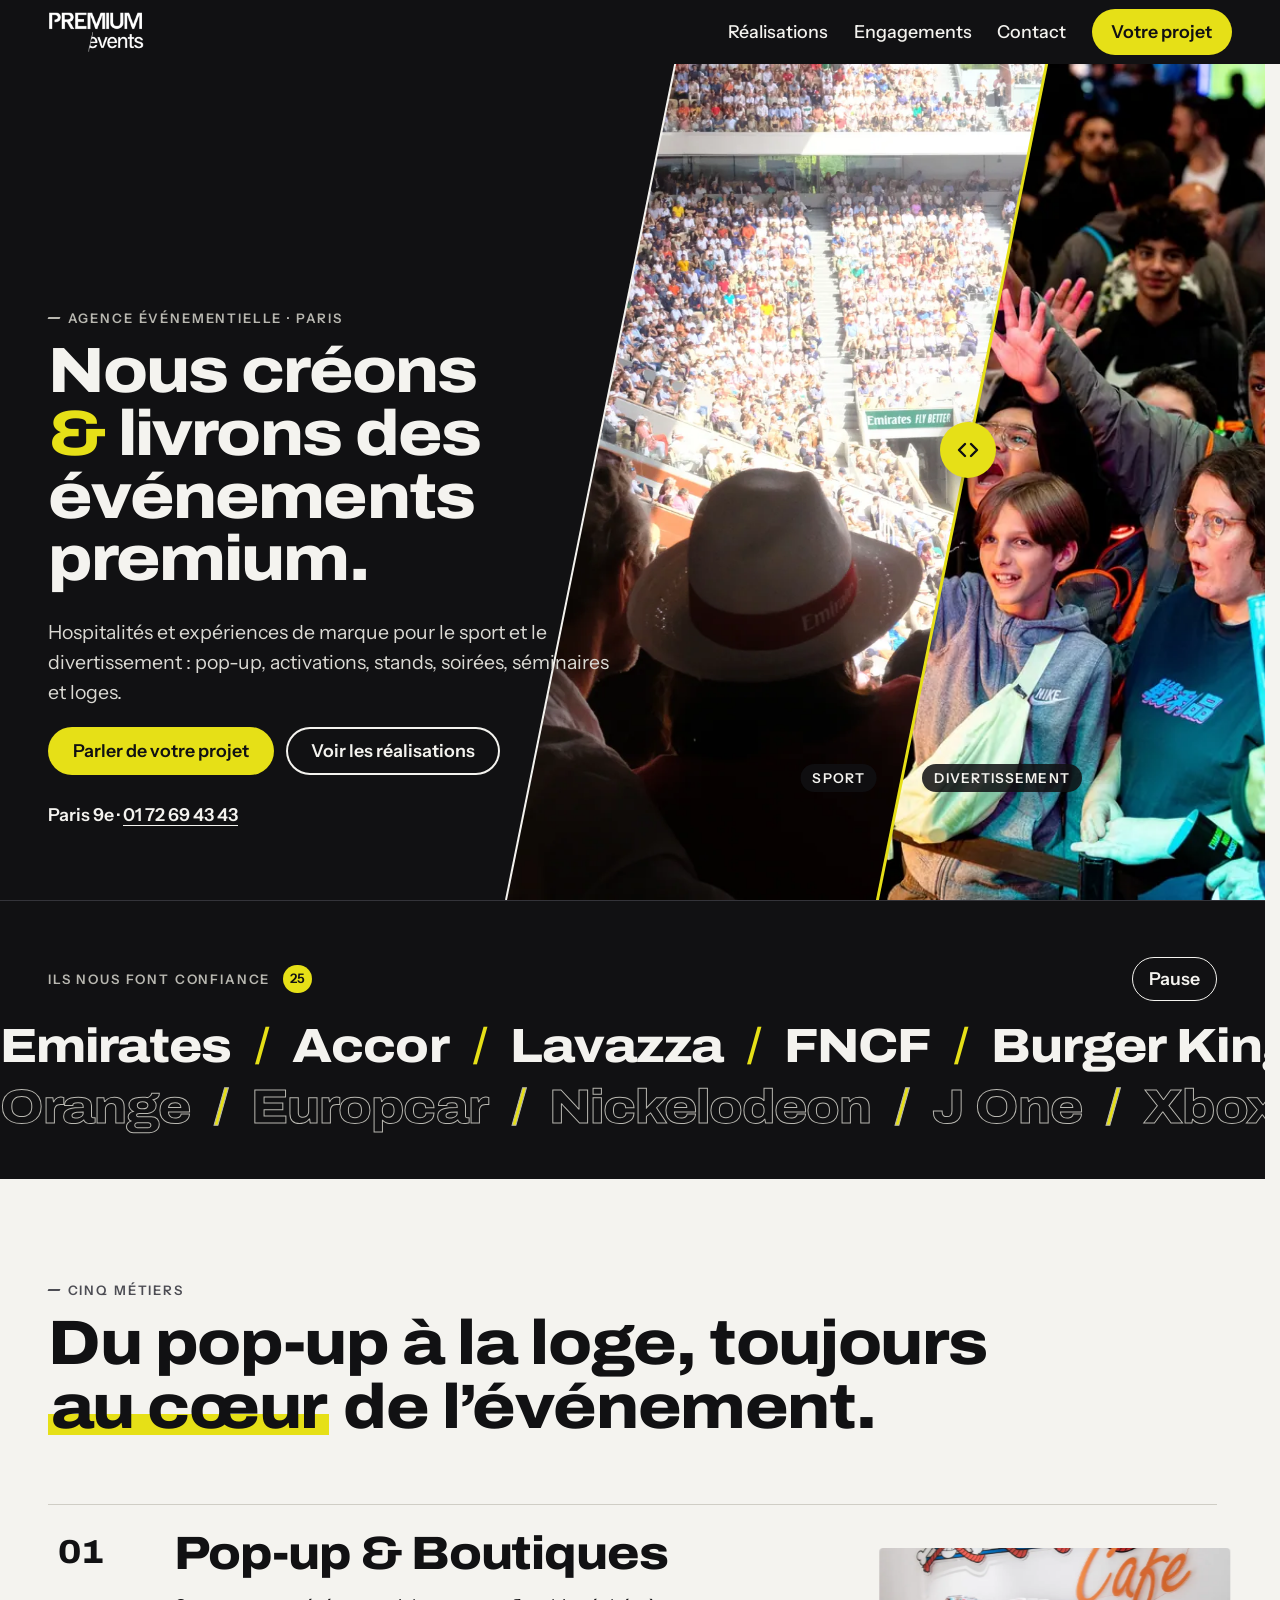
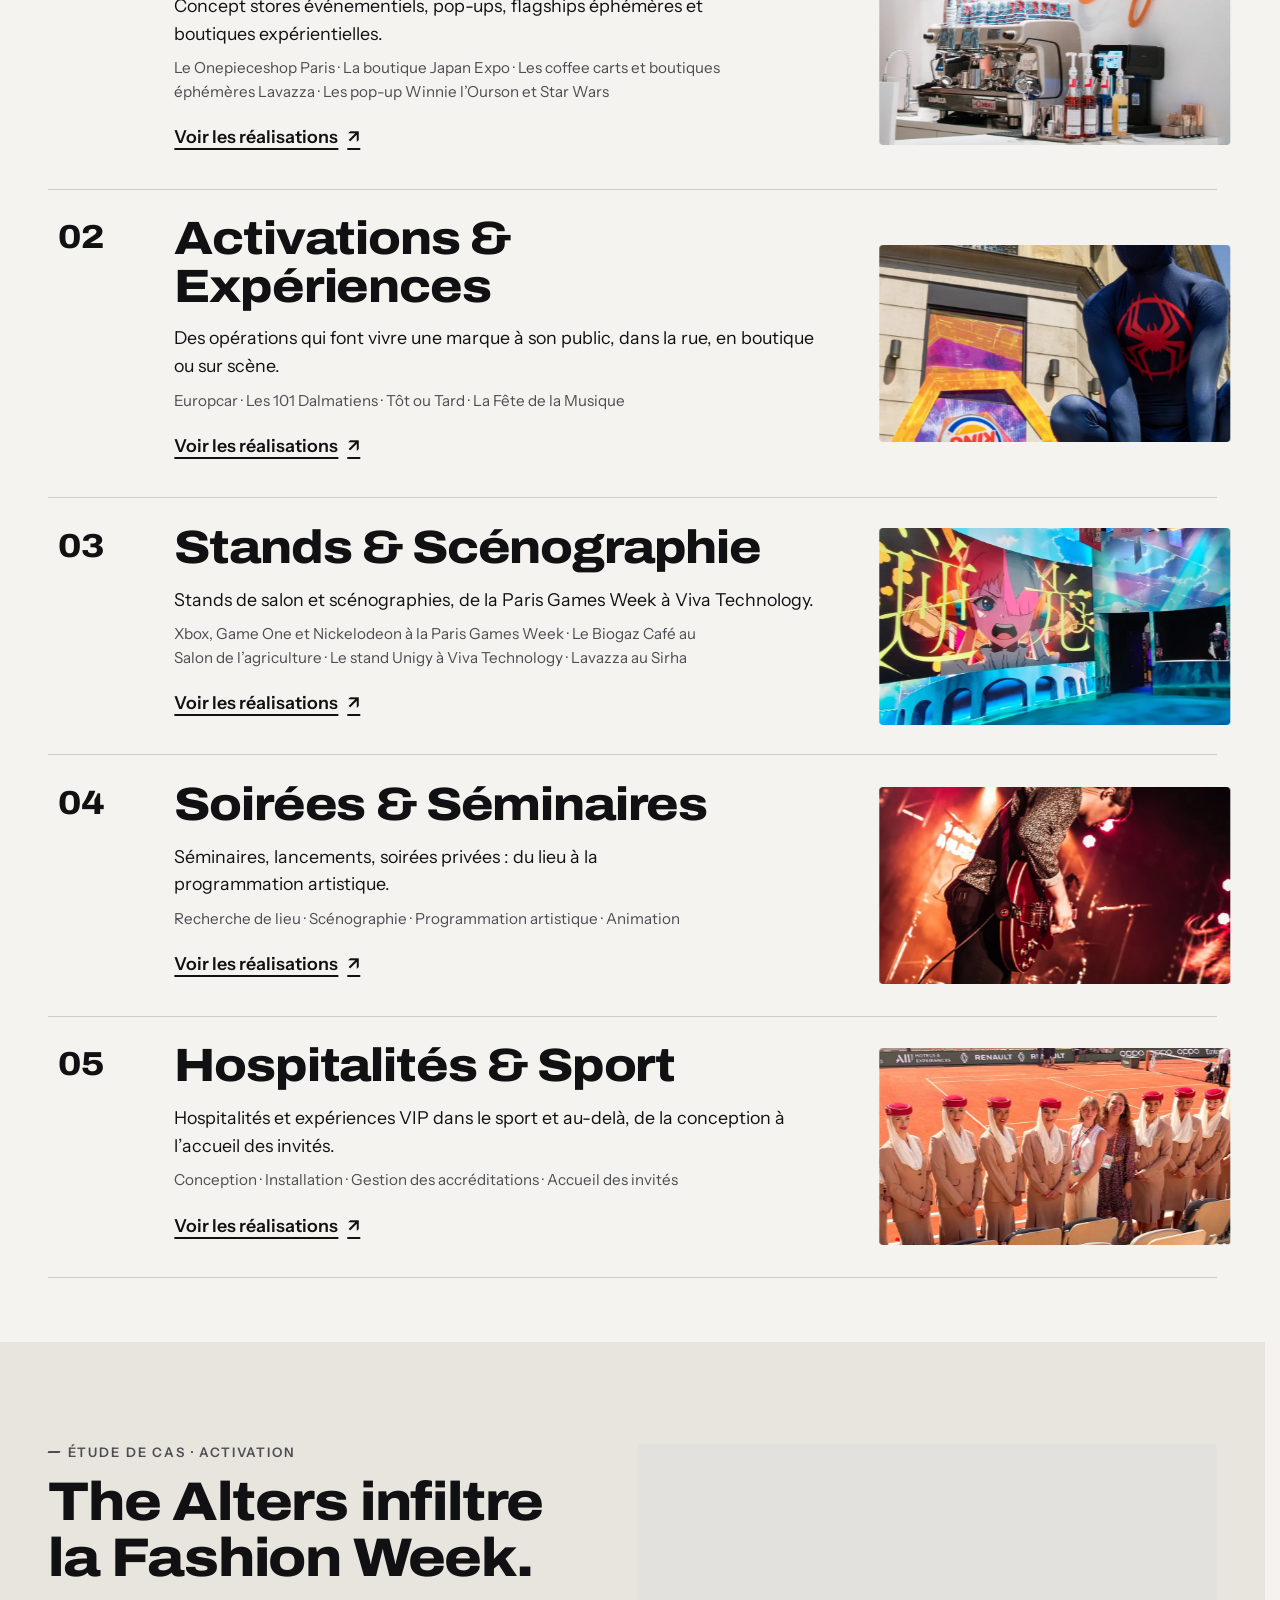
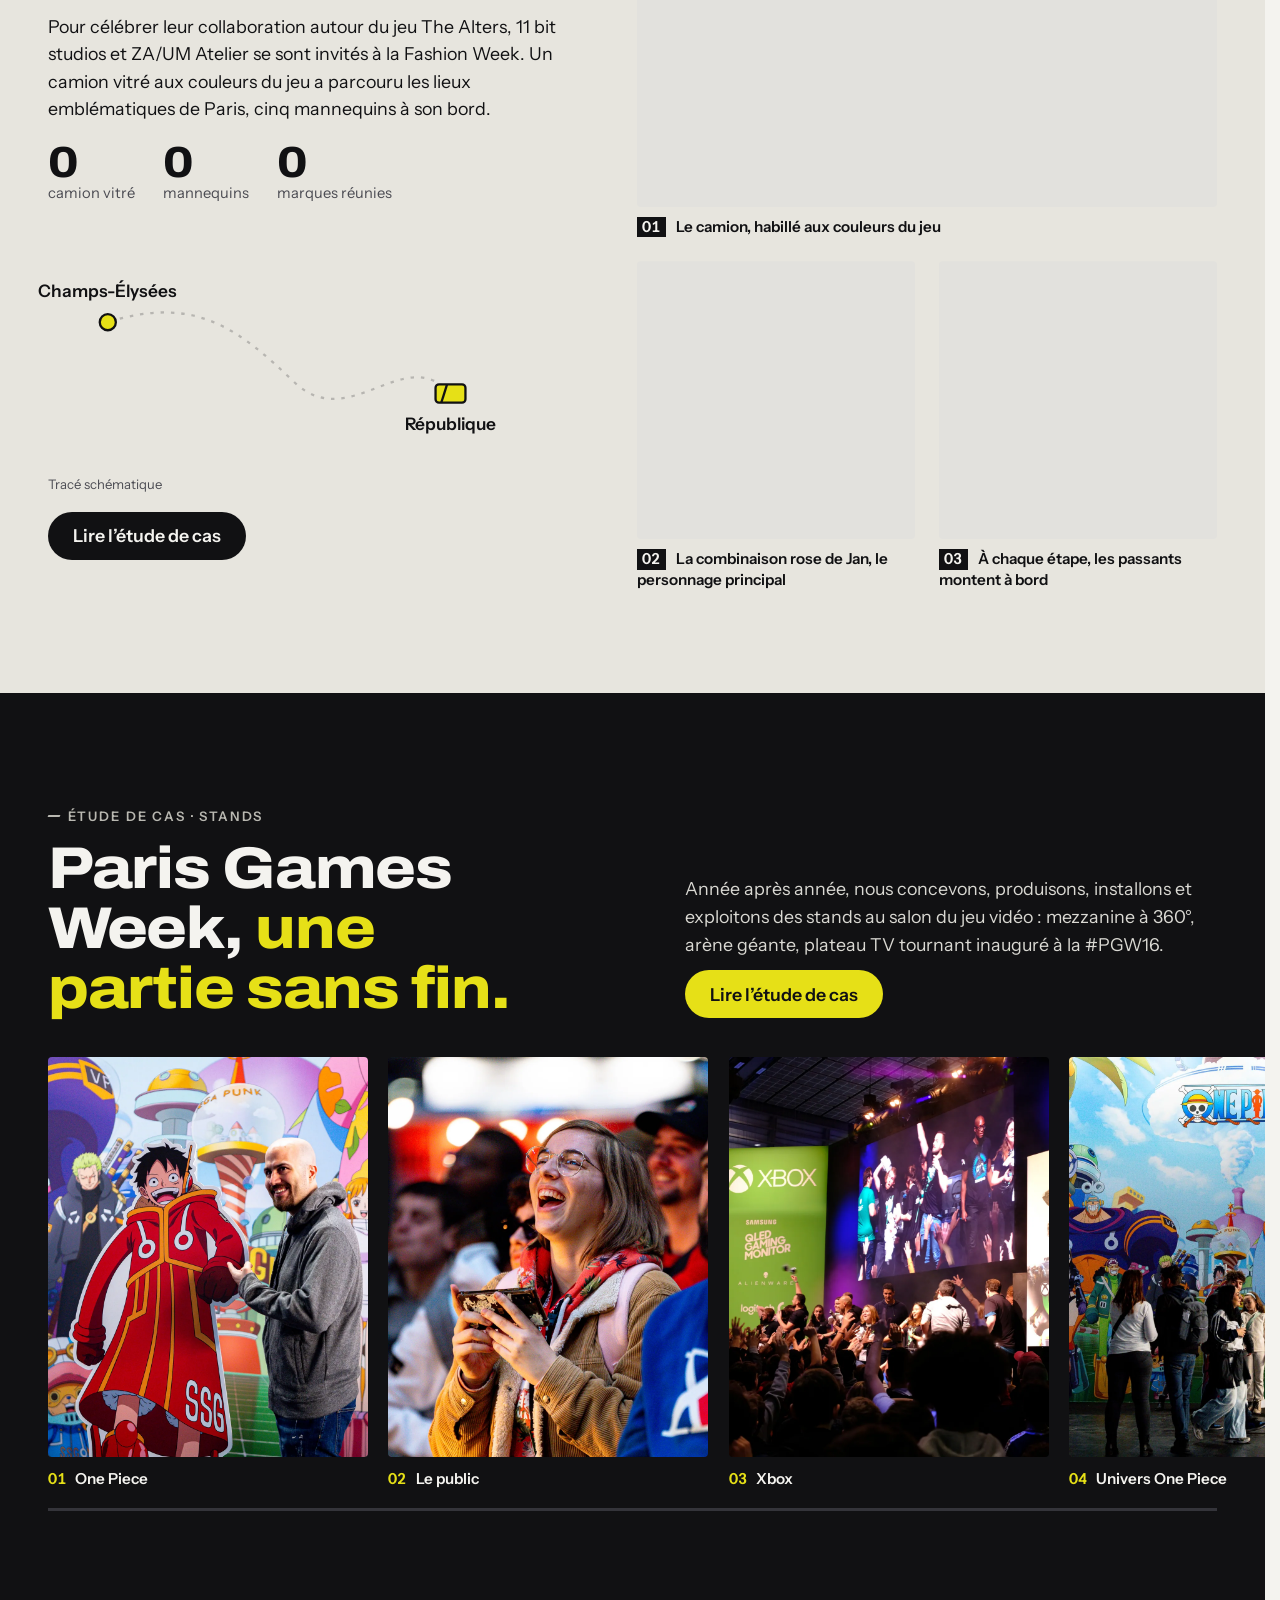
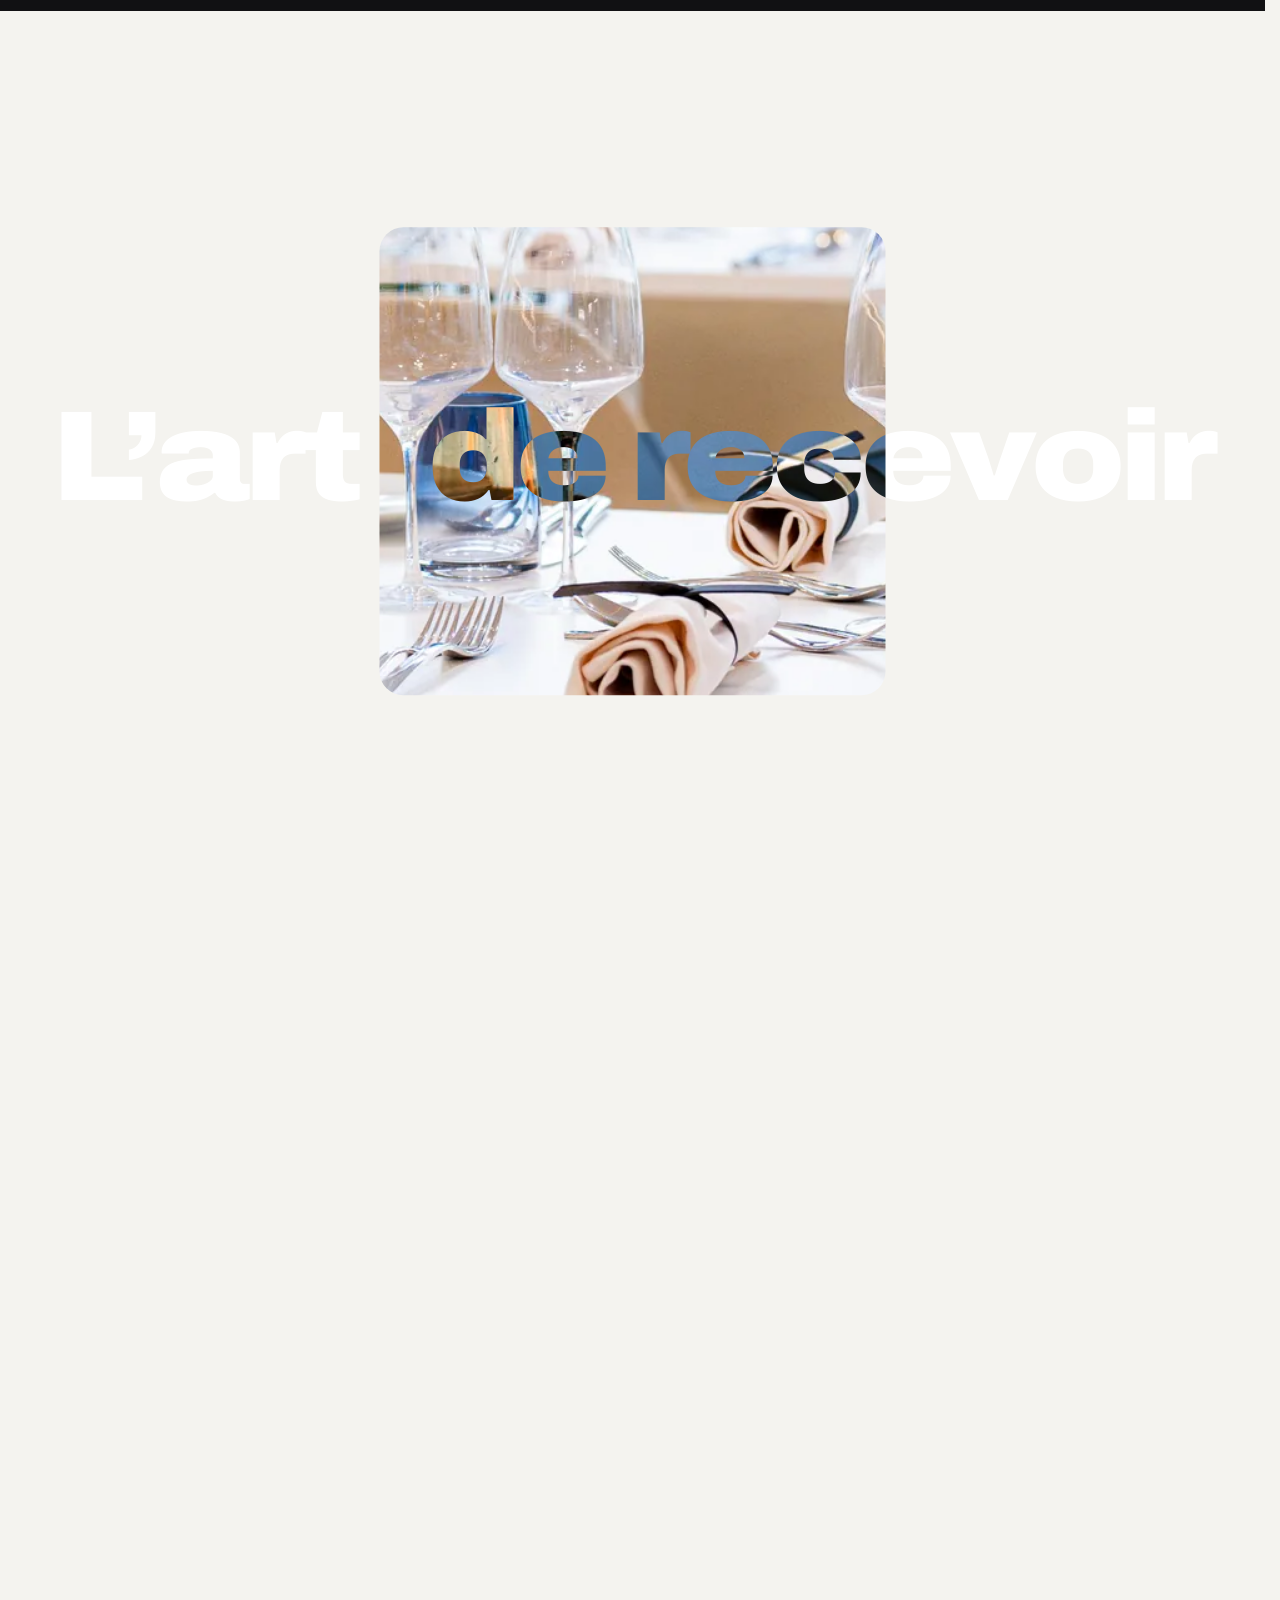
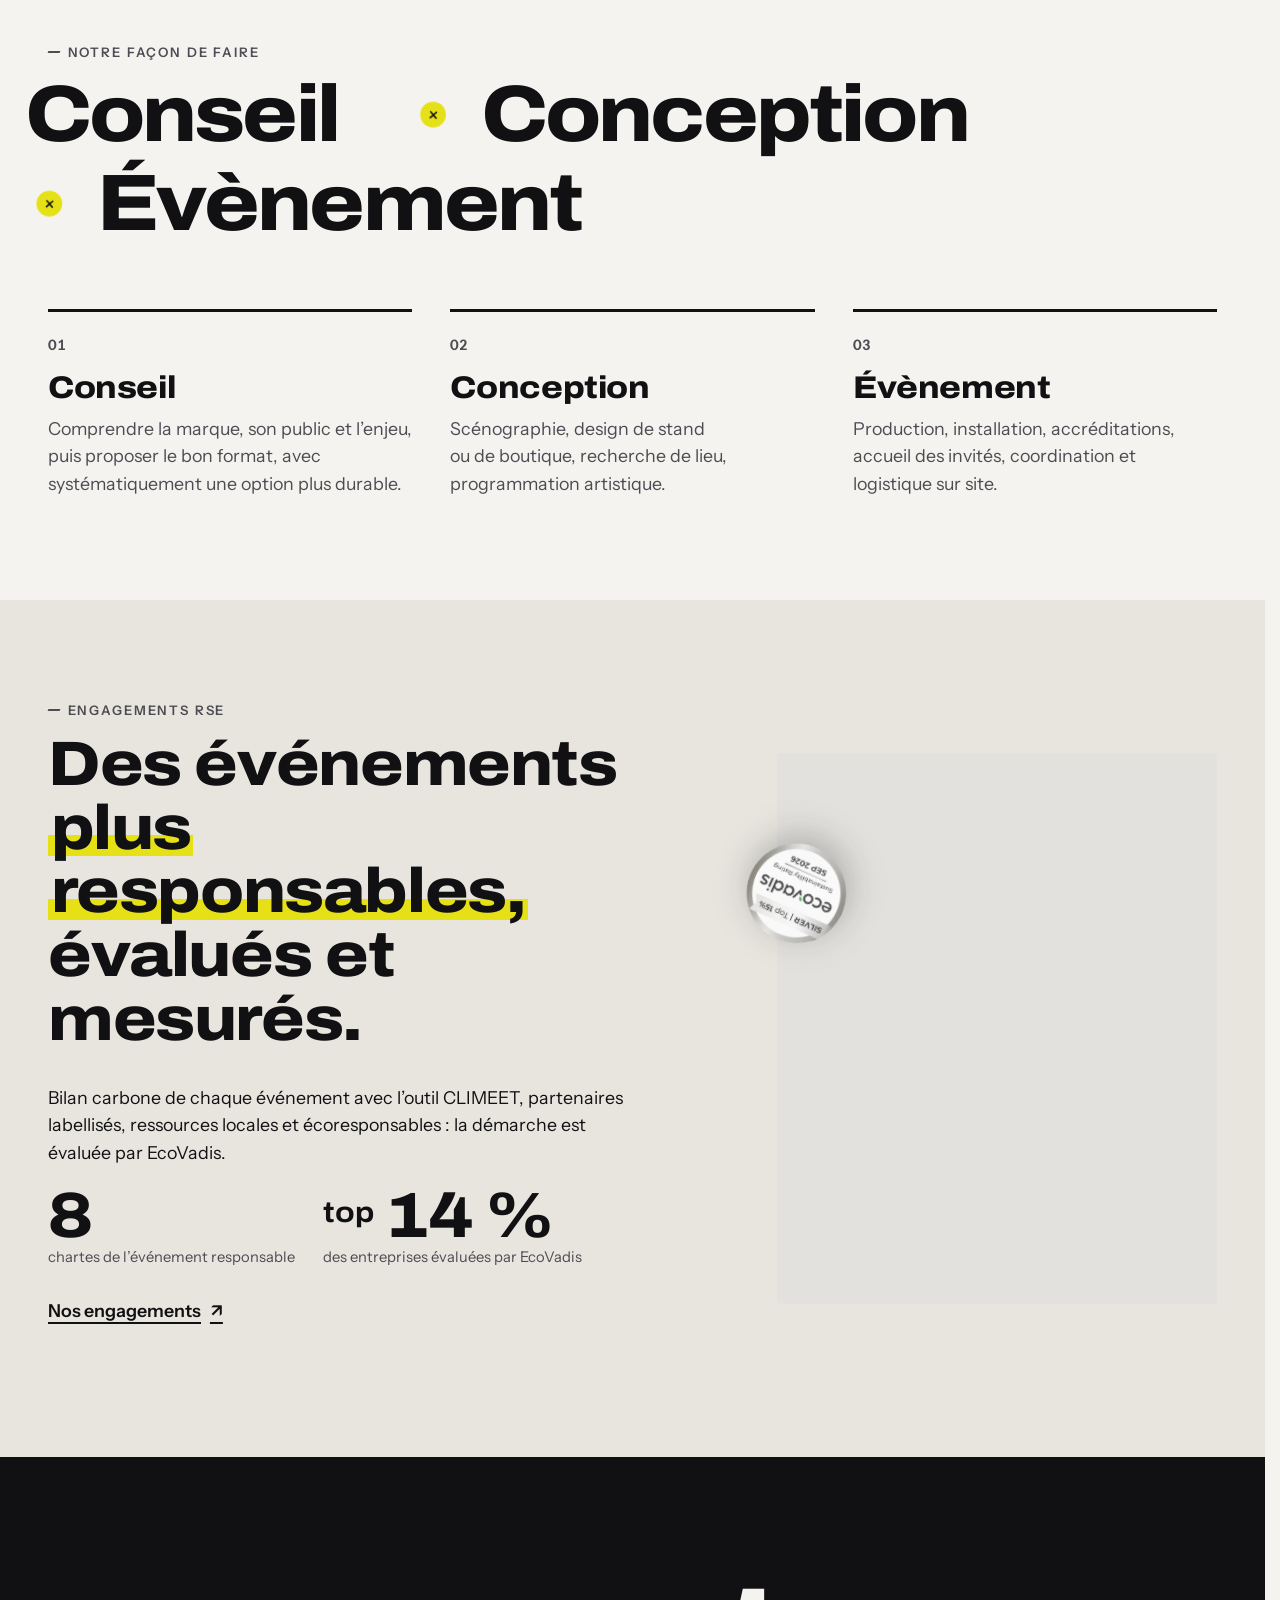
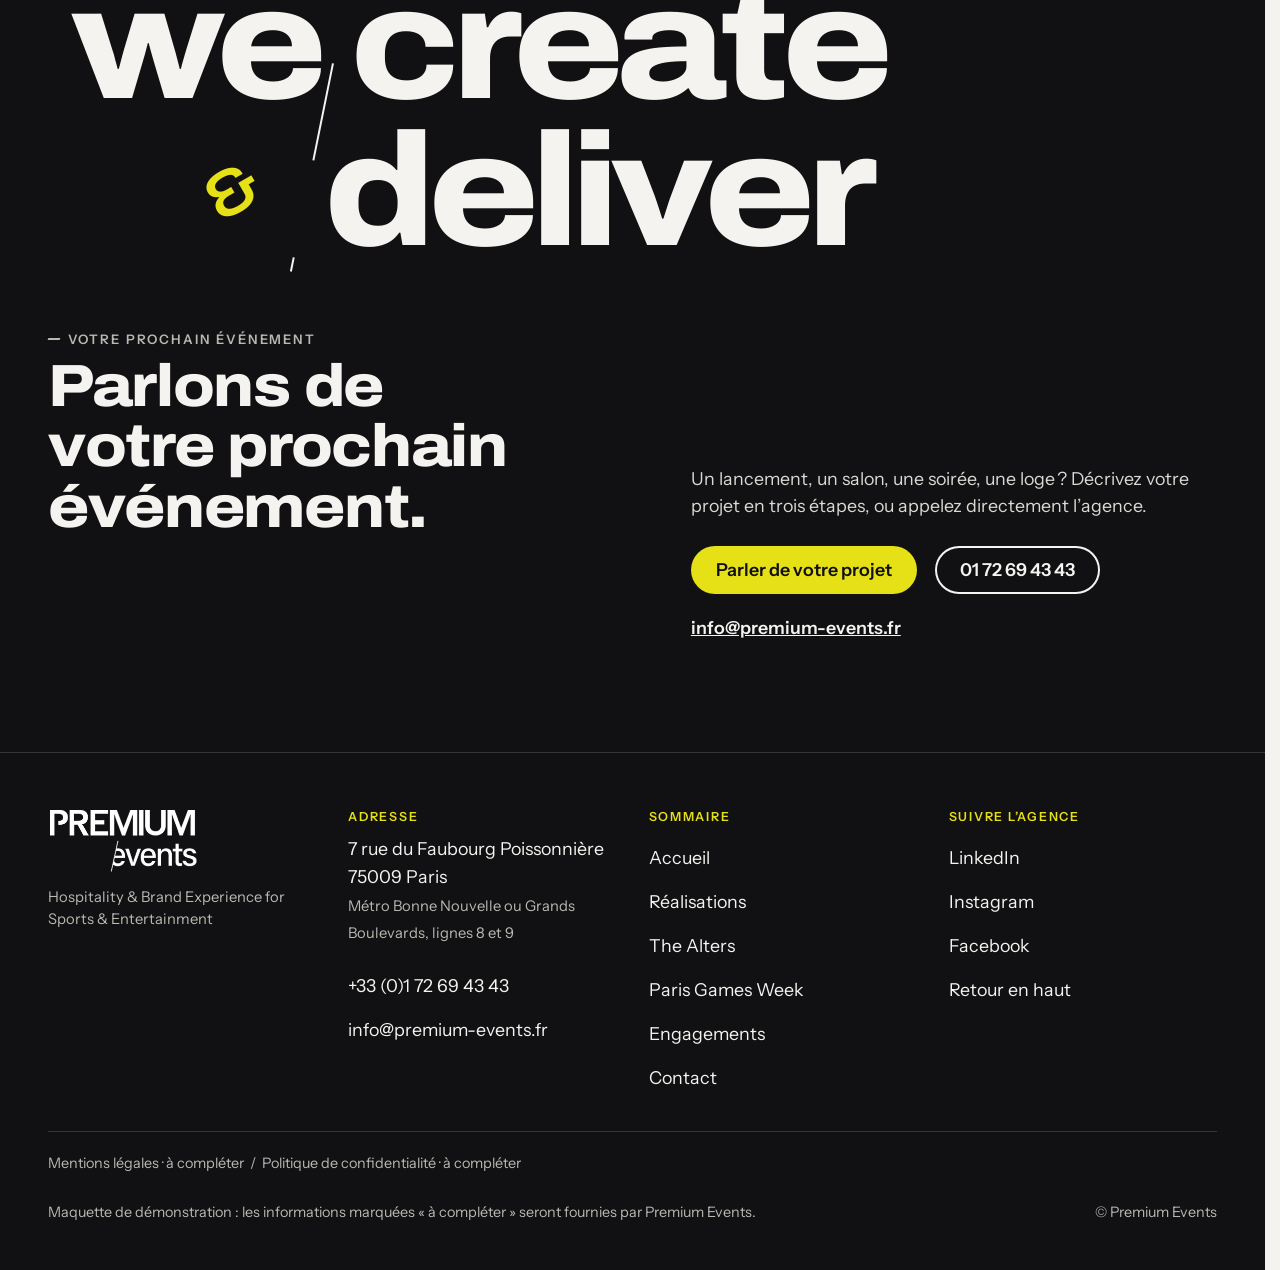
==== commit ff92f9c6: "Maquette v2 : audit complet et version plus ludique Co-Authored-By: Claude Opus 5.5 <noreply@anthrop" ====
--- a/index.html
+++ b/index.html
@@ -1,5 +1,5 @@
 <!doctype html>
-<html lang="fr" data-v="1">
+<html lang="fr" data-v="2" data-curseur>
 <head>
 <meta charset="utf-8">
 <meta name="viewport" content="width=device-width, initial-scale=1, viewport-fit=cover">
@@ -35,14 +35,14 @@
 })();</script>
 <link rel="preload" href="/assets/polices/archivo-titres.woff2" as="font" type="font/woff2" crossorigin>
 <link rel="preload" href="/assets/polices/instrument-sans.woff2" as="font" type="font/woff2" crossorigin>
-<link rel="stylesheet" href="/assets/css/socle.css?v=1">
-<link rel="stylesheet" href="/assets/css/site.css?v=1">
-<link rel="modulepreload" href="/assets/js/site.js?v=1">
-<link rel="modulepreload" href="/assets/js/socle/index.js?v=1">
+<link rel="stylesheet" href="/assets/css/socle.css?v=2">
+<link rel="stylesheet" href="/assets/css/site.css?v=2">
+<link rel="modulepreload" href="/assets/js/site.js?v=2">
+<link rel="modulepreload" href="/assets/js/socle/index.js?v=2">
 <script src="/assets/vendor/gsap.min.js" defer></script>
 <script src="/assets/vendor/ScrollTrigger.min.js" defer></script>
 <script src="/assets/vendor/SplitText.min.js" defer></script>
-<script type="module" src="/assets/js/site.js?v=1"></script>
+<script type="module" src="/assets/js/site.js?v=2"></script>
 <meta name="theme-color" content="#111113">
 <link rel="icon" href="/assets/images/favicon.png" type="image/png" sizes="64x64">
 <link rel="apple-touch-icon" href="/assets/images/apple-touch-icon.png">
@@ -115,13 +115,22 @@
     </p>
     <p class="ouv-info ouv-f" data-info-cle>Paris 9e · <a href="tel:+33172694343">01 72 69 43 43</a></p>
   </div>
-  <div class="ouv-photo">
-    <figure class="media ouv-media" data-fx="parallaxe" data-fx-force="8" data-iris-centre data-boucle-css style="--cadrage:52% 42%;--cadrage-mobile:50% 40%">
+  <div class="ouv-photo" data-separation data-grille="manipuler" data-effet="separation" data-souris style="--p:56">
+    <figure class="media ouv-media ouv-media--sport" data-boucle-css style="--cadrage:45% 48%;--cadrage-mobile:45% 45%">
+  <picture><source media="(max-width: 760px) and (orientation: portrait)" srcset="/assets/images/accueil-sport-mobile-640.webp 640w, /assets/images/accueil-sport-mobile-1080.webp 1080w" sizes="(max-width: 760px) 100vw, 62vw">
+    <img src="/assets/images/accueil-sport-1280.webp" srcset="/assets/images/accueil-sport-640.webp 640w, /assets/images/accueil-sport-1280.webp 1280w, /assets/images/accueil-sport-1920.webp 1920w" sizes="(max-width: 760px) 100vw, 62vw" alt="Invité au chapeau blanc qui suit un match depuis une loge, au-dessus d’un court en terre battue" width="1280" height="1280" fetchpriority="high" loading="eager" decoding="async">
+  </picture>
+</figure>
+    <figure class="media ouv-media ouv-media--show" data-iris-centre data-boucle-css style="--cadrage:52% 42%;--cadrage-mobile:50% 40%">
   <picture><source media="(max-width: 760px) and (orientation: portrait)" srcset="/assets/images/accueil-ouverture-mobile-640.webp 640w, /assets/images/accueil-ouverture-mobile-1080.webp 1080w" sizes="(max-width: 760px) 100vw, 62vw">
     <img src="/assets/images/accueil-ouverture-1280.webp" srcset="/assets/images/accueil-ouverture-640.webp 640w, /assets/images/accueil-ouverture-1280.webp 1280w, /assets/images/accueil-ouverture-1920.webp 1920w" sizes="(max-width: 760px) 100vw, 62vw" alt="Public qui lève les bras devant une scène, dans la lumière bleue d’un salon" width="1280" height="854" fetchpriority="high" loading="eager" decoding="async">
   </picture>
 </figure>
     <svg class="ouv-trait" viewBox="0 0 100 100" preserveAspectRatio="none" aria-hidden="true"><line x1="24" y1="0" x2="0" y2="100" vector-effect="non-scaling-stroke"/></svg>
+    <span class="partage-ligne" aria-hidden="true"></span>
+    <span class="partage-etiquette partage-etiquette--sport" aria-hidden="true">Sport</span>
+    <span class="partage-etiquette partage-etiquette--show" aria-hidden="true">Divertissement</span>
+    <button type="button" class="partage-poignee" role="slider" aria-label="Faire glisser la séparation entre sport et divertissement" aria-valuemin="0" aria-valuemax="100" aria-valuenow="56" aria-valuetext="Sport à gauche, divertissement à droite"><svg viewBox="0 0 24 24" aria-hidden="true"><path d="M9 6 L3 12 L9 18 M15 6 L21 12 L15 18"/></svg></button>
   </div>
 </section>
 <section class="clients-ruban" id="clients" aria-labelledby="clients-titre">
@@ -201,7 +210,7 @@
         </div>
         <figure class="media metier-media" data-effet="metiers" style="--cadrage:50% 50%">
   <picture>
-    <img src="/assets/images/metier-hospitalites-1600.webp" srcset="/assets/images/metier-hospitalites-1024.webp 1024w, /assets/images/metier-hospitalites-1168.webp 1168w, /assets/images/metier-hospitalites-1600.webp 1600w" sizes="(max-width: 760px) 100vw, 30vw" alt="Invité en tribune, chapeau blanc, face à un court en terre battue" width="1600" height="2000" loading="lazy" decoding="async">
+    <img src="/assets/images/metier-hospitalites-1600.webp" srcset="/assets/images/metier-hospitalites-1024.webp 1024w, /assets/images/metier-hospitalites-1168.webp 1168w, /assets/images/metier-hospitalites-1600.webp 1600w" sizes="(max-width: 760px) 100vw, 30vw" alt="Hôtesses Emirates alignées en tribune, devant un court en terre battue" width="1600" height="2000" loading="lazy" decoding="async">
   </picture>
 </figure>
       </li>
@@ -317,7 +326,7 @@
     <img src="/assets/images/accueil-recevoir-1280.webp" srcset="/assets/images/accueil-recevoir-640.webp 640w, /assets/images/accueil-recevoir-1280.webp 1280w, /assets/images/accueil-recevoir-1920.webp 1920w, /assets/images/accueil-recevoir-2560.webp 2560w" sizes="100vw" alt="Table dressée en blanc, verres bleus et bouquets, dans une loge lumineuse" width="1280" height="720" loading="lazy" decoding="async">
   </picture>
 </figure>
-    <p class="recevoir-mots" aria-hidden="true" data-visuel><span data-fx-ecarte="g">L’art</span> <span data-fx-ecarte="d">de recevoir</span></p>
+    <p class="recevoir-mots" aria-hidden="true" data-visuel data-audit-ignorer data-grille="typo"><span data-fx-ecarte="g">L’art</span> <span data-fx-ecarte="d">de recevoir</span></p>
     <div class="recevoir-carte" data-fx-apres>
       <h2 id="recevoir-titre">L’art de recevoir</h2>
       <p>Hospitalités, expériences VIP et dispositifs sur mesure, dans le sport et au-delà : conception, installation, gestion des accréditations, accueil des invités, logistique sur site.</p>
@@ -363,7 +372,7 @@
   </div>
 </section>
 <section class="fin" id="fin" aria-labelledby="fin-titre">
-  <div class="fin-signature" data-visuel aria-hidden="true" data-audit-ignorer>
+  <div class="fin-signature" data-visuel aria-hidden="true" data-audit-ignorer data-grille="typo">
     <span class="sig-l1" data-effet="signature">we create</span>
     <span class="sig-l2"><span class="sig-amp">&amp;</span> deliver</span>
     <svg class="sig-barre" viewBox="0 0 100 100" preserveAspectRatio="none"><line x1="64" y1="2" x2="40" y2="98" pathLength="1" vector-effect="non-scaling-stroke"/></svg>
--- a/assets/css/site.css
+++ b/assets/css/site.css
@@ -105,10 +105,20 @@
 .ouv--accueil .ouv-texte { position: relative; z-index: 2; width: min(50%, 720px); padding: calc(var(--entete-h) + 40px) 0 clamp(36px, 7vh, 80px) var(--gouttiere); }
 .ouv--accueil .ouv-titre { font-size: clamp(2.3rem, min(5vw, 9.4vh), 5.6rem); }
 .ouv--accueil .ouv-intro { color: #dad9d3; max-width: 30em; }
-.ouv-photo { position: absolute; top: 0; right: 0; bottom: 0; width: 60%; }
-.ouv-photo .ouv-media { width: 100%; height: 100%; border-radius: 0; clip-path: polygon(24% 0, 100% 0, 100% 100%, 0 100%); }
+.ouv-photo { position: absolute; top: 0; right: 0; bottom: 0; width: 60%; --p: 56; touch-action: pan-y; }
+.ouv-photo .ouv-media { position: absolute; inset: 0; width: 100%; height: 100%; border-radius: 0; clip-path: polygon(24% 0, 100% 0, 100% 100%, 0 100%); }
+/* Séparation en biais, parallèle au bord de la photo : sport à gauche, divertissement à droite (--p, posé par site.js). */
+.ouv-photo .ouv-media--show { clip-path: polygon(calc(var(--p) * 1% + 12%) 0, 100% 0, 100% 100%, calc(var(--p) * 1% - 12%) 100%); }
 .ouv-trait { position: absolute; inset: 0; width: 100%; height: 100%; pointer-events: none; overflow: visible; }
 .ouv-trait line { stroke: var(--clair); stroke-width: 2; }
+.partage-ligne { position: absolute; top: -2%; bottom: -2%; left: calc(var(--p) * 1%); width: 3px; margin-left: -1.5px; background: var(--jaune); transform: skewX(calc(var(--biais-angle, -15deg))); pointer-events: none; }
+.partage-poignee { position: absolute; top: 50%; left: calc(var(--p) * 1%); z-index: 3; width: 56px; height: 56px; margin: -28px 0 0 -28px; display: grid; place-items: center; border: 0; border-radius: 50%; background: var(--jaune); color: var(--noir); box-shadow: 0 8px 24px rgba(0, 0, 0, .35); cursor: ew-resize; touch-action: none; }
+.partage-poignee svg { width: 24px; height: 24px; fill: none; stroke: currentColor; stroke-width: 2.4; stroke-linecap: round; stroke-linejoin: round; }
+.partage-poignee:focus-visible { outline: 3px solid var(--clair); outline-offset: 3px; }
+.partage-etiquette { position: absolute; bottom: 12%; z-index: 2; padding: 6px 12px; border-radius: 999px; background: rgba(17, 17, 19, .86); color: var(--clair); font: 700 .85rem/1.2 var(--police-texte); letter-spacing: .08em; text-transform: uppercase; white-space: nowrap; pointer-events: none; }
+.partage-etiquette--sport { left: calc(var(--p) * 1% - 12%); transform: translateX(-100%); }
+.partage-etiquette--show { left: calc(var(--p) * 1% - 6%); }
+:is(html.secours, html:not(.js)) :is(.partage-poignee, .partage-ligne) { display: none; }
 html.js:not(.secours):not([data-arrivee="retour"]):not(.intro-finie) .ouv-trait line { stroke-dasharray: 1 0; opacity: 0; }
 
 /* Réalisations : grand titre, puis bande de photos qui défile. */
@@ -179,6 +189,8 @@
 .ruban-piste--inverse { animation-name: defile-d; animation-duration: 95s; }
 .ruban-rangee { display: flex; margin: 0; white-space: nowrap; }
 .ruban-rangee span { font: 800 clamp(1.5rem, 1rem + 2.6vw, 3rem)/1.15 var(--police-titres); letter-spacing: -.02em; padding-right: .5em; }
+.ruban-piste:not(.ruban-piste--inverse) .ruban-rangee span { transition: color .25s; }
+@media (hover: hover) { .ruban-piste:not(.ruban-piste--inverse) .ruban-rangee span:hover { color: var(--jaune); } }
 .ruban-rangee span::after { content: "/"; color: var(--jaune); font-weight: 400; margin-left: .5em; }
 .ruban-piste--inverse .ruban-rangee span { color: transparent; -webkit-text-stroke: 1px var(--clair-doux); }
 .ruban-pause { min-height: 44px; min-width: 72px; border-radius: 999px; border: 1px solid currentColor; background: none; padding: 0 16px; font-weight: 600; }
@@ -253,7 +265,9 @@
 .recevoir [data-collant] { display: grid; place-items: center; }
 .recevoir .recevoir-media { grid-area: 1 / 1; }
 .recevoir-mots { grid-area: 1 / 1; z-index: 2; margin: 0; display: flex; gap: .3em; flex-wrap: wrap; justify-content: center; font: 900 clamp(3rem, 10vw, 10.5rem)/.9 var(--police-titres); letter-spacing: -.04em; color: var(--noir); pointer-events: none; text-align: center; }
-.recevoir-mots span { display: inline-block; background: var(--clair); padding: 0 .12em .06em; }
+.recevoir-mots span { display: inline-block; padding: 0 .12em .06em; }
+/* v2 : les mots s'inversent au passage sur la photo (noirs sur le fond clair, en négatif sur l'image). */
+html.js:not(.secours) .recevoir-mots { color: #fff; mix-blend-mode: difference; }
 .recevoir-carte { position: absolute; left: var(--gouttiere); bottom: calc(var(--barres-h) + clamp(20px, 5vh, 48px)); z-index: 3; max-width: 520px; padding: clamp(20px, 3vw, 32px); background: var(--noir); color: var(--clair); border-radius: var(--rayon); --focus: var(--jaune); }
 .recevoir-carte h2 { font-size: clamp(1.6rem, 1rem + 2vw, 2.6rem); }
 .recevoir-carte p { color: #dad9d3; }
@@ -389,6 +403,13 @@
 .themes-liste { list-style: none; margin: clamp(20px, 3vw, 40px) 0 0; padding: 0; display: grid; grid-template-columns: repeat(4, minmax(0, 1fr)); gap: 14px; }
 .themes-liste li { display: grid; align-content: space-between; gap: 40px; min-height: 180px; padding: 18px; background: var(--clair); border-radius: var(--rayon); font: 800 clamp(1.25rem, 1rem + 1vw, 1.9rem)/1.1 var(--police-titres); letter-spacing: -.02em; }
 .themes-liste span { font: 600 .9rem/1 var(--police-texte); color: var(--texte-doux); letter-spacing: 0; }
+.themes-liste li { position: relative; transition: transform .4s var(--courbe), box-shadow .4s var(--courbe); }
+.theme-coche { position: absolute; top: 14px; right: 14px; width: 44px; height: 44px; }
+.theme-coche circle { fill: var(--jaune); transform-origin: 24px 24px; transform: scale(0); transition: transform .5s cubic-bezier(.3, 1.6, .5, 1) calc(var(--i) * .18s); }
+.theme-coche path { fill: none; stroke: var(--noir); stroke-width: 3.4; stroke-linecap: round; stroke-linejoin: round; stroke-dasharray: 1; stroke-dashoffset: 1; transition: stroke-dashoffset .45s ease-out calc(var(--i) * .18s + .3s); }
+:is(.themes-liste.coche, html.secours .themes-liste, html:not(.js) .themes-liste) .theme-coche circle { transform: scale(1); }
+:is(.themes-liste.coche, html.secours .themes-liste, html:not(.js) .themes-liste) .theme-coche path { stroke-dashoffset: 0; }
+@media (hover: hover) { .themes-liste li:hover { transform: translateY(-6px); box-shadow: 0 14px 30px rgba(17, 17, 19, .1); } }
 .chartes { padding: clamp(56px, 9vw, 120px) 0; }
 .chartes-grille { display: grid; grid-template-columns: minmax(0, .9fr) minmax(0, 1.1fr); gap: clamp(24px, 5vw, 80px); align-items: start; }
 .chartes-tete h2 { font-size: clamp(1.9rem, 1rem + 2.6vw, 3.4rem); }
@@ -424,14 +445,34 @@
 .champ-aide { margin: 0; font-size: .88rem; color: var(--texte-doux); }
 .brief-nav { display: flex; flex-wrap: wrap; gap: 10px; margin: 8px 0 0; }
 [data-message-envoi] { margin-top: 14px; background: var(--noir); color: var(--clair); }
-.recap { position: relative; background: var(--noir); color: var(--clair); border-radius: 6px; padding: 20px 18px 18px; overflow: hidden; }
-.recap-titre { font: 800 1.15rem/1.2 var(--police-titres); margin: 0 0 12px; }
-.recap-barre { position: absolute; right: 14px; top: 0; width: 28px; height: 100%; }
-.recap-barre line { stroke: var(--jaune); stroke-width: 2; }
-.recap dl { margin: 0; display: grid; gap: 10px; position: relative; }
-.recap dt { font-size: .85rem; color: var(--clair-doux); text-transform: uppercase; letter-spacing: .08em; }
-.recap dd { margin: 0; font-weight: 600; overflow-wrap: anywhere; }
-.recap dd.rempli { color: var(--jaune); }
+.recap { position: relative; }
+.pass { position: sticky; top: calc(var(--entete-h) + 12px); padding-top: 64px; margin-top: -64px; }
+.pass-pendule { position: relative; transform-origin: 50% 0; will-change: transform; }
+.pass-cordon { position: absolute; left: 50%; bottom: 100%; width: 18px; height: 64px; margin-left: -9px; background: repeating-linear-gradient(180deg, var(--jaune) 0 10px, #d4ce12 10px 12px); -webkit-mask: linear-gradient(180deg, transparent, #000 40%); mask: linear-gradient(180deg, transparent, #000 40%); }
+.pass-pince { position: absolute; left: 50%; top: -14px; width: 30px; height: 24px; margin-left: -15px; border: 4px solid #8d8c88; border-radius: 6px 6px 10px 10px; background: transparent; z-index: 2; }
+.pass-carte { position: relative; background: #fff; color: var(--noir); border-radius: 12px; overflow: hidden; box-shadow: 0 18px 40px rgba(17, 17, 19, .16), 0 2px 6px rgba(17, 17, 19, .08); }
+.pass-carte::before { content: ""; position: absolute; top: 9px; left: 50%; width: 40px; height: 7px; margin-left: -20px; border-radius: 4px; background: var(--clair); box-shadow: inset 0 1px 2px rgba(0,0,0,.35); z-index: 1; }
+.pass-tete { display: flex; align-items: flex-end; justify-content: space-between; gap: 10px; background: var(--noir); color: var(--jaune); padding: 28px 16px 12px; }
+.pass-tete img { width: 74px; height: auto; }
+.pass-tete span { font: 800 .8rem/1 var(--police-titres); letter-spacing: .12em; text-transform: uppercase; }
+.recap-titre { font: 800 1.15rem/1.2 var(--police-titres); margin: 14px 16px 8px; }
+.recap dl { margin: 0 16px; display: grid; gap: 8px; position: relative; }
+.recap dl > div { border-top: 1px solid var(--appoint); padding-top: 7px; }
+.recap dt { font-size: .8rem; color: var(--texte-doux); text-transform: uppercase; letter-spacing: .1em; }
+.recap dd { margin: 0; font-weight: 600; overflow-wrap: anywhere; color: #6b6a66; }
+.recap dd.rempli { color: var(--noir); font-weight: 700; background: linear-gradient(transparent 62%, rgba(230, 224, 23, .75) 62%); background-repeat: no-repeat; background-size: 100% 100%; display: inline; }
+.recap dd.rempli.vient { animation: surligne-pass .5s ease-out both; }
+@keyframes surligne-pass { from { background-size: 0 100%; } to { background-size: 100% 100%; } }
+.pass-pied { display: flex; align-items: center; justify-content: space-between; gap: 10px; margin: 14px 16px 0; padding: 10px 0 0; border-top: 1px dashed #c9c7c0; }
+.pass-code { flex: 1; height: 26px; background: repeating-linear-gradient(90deg, var(--noir) 0 2px, transparent 2px 4px, var(--noir) 4px 7px, transparent 7px 8px, var(--noir) 8px 9px, transparent 9px 12px); opacity: .85; }
+.pass-num { font: 700 .8rem/1 var(--police-texte); letter-spacing: .08em; color: var(--texte-doux); }
+.pass-jauge { margin: 10px 16px 16px; height: 4px; border-radius: 4px; background: var(--appoint); overflow: hidden; }
+.pass-jauge span { display: block; height: 100%; width: 0; background: var(--noir); border-radius: 4px; transition: width .5s cubic-bezier(.2,.8,.2,1); }
+.pass-tampon { position: absolute; right: 8px; bottom: 22px; margin: 0; width: 104px; height: 104px; border: 4px solid var(--noir); border-radius: 50%; display: grid; place-content: center; text-align: center; transform: rotate(-14deg) scale(1.6); opacity: 0; pointer-events: none; background: rgba(230, 224, 23, .92); }
+.pass-tampon span { font: 900 1.2rem/1 var(--police-titres); text-transform: uppercase; }
+.pass-tampon small { font: 700 .72rem/1.2 var(--police-texte); letter-spacing: .04em; text-transform: uppercase; }
+.pass.valide .pass-tampon { animation: tampon .5s cubic-bezier(.3,1.6,.5,1) forwards; }
+@keyframes tampon { 0% { opacity: 0; transform: rotate(-14deg) scale(1.8); } 100% { opacity: 1; transform: rotate(-14deg) scale(1); } }
 .agence { background: var(--noir); color: var(--clair); padding-bottom: clamp(48px, 8vw, 100px); --focus: var(--jaune); }
 .agence-media { aspect-ratio: 11 / 3; border-radius: 0; }
 .agence-grille { display: grid; grid-template-columns: minmax(0, 1.2fr) minmax(0, 1fr); gap: clamp(24px, 5vw, 80px); align-items: end; padding-top: clamp(32px, 5vw, 64px); }
@@ -444,6 +485,8 @@
 /* ——— Écrans moyens et téléphones ——— */
 @media (max-width: 1100px) {
   .brief-zone { grid-template-columns: minmax(0, 1fr); }
+  .pass { position: relative; top: auto; padding-top: 30px; margin-top: 0; max-width: 22rem; }
+  .pass-cordon { height: 30px; }
   .themes-liste { grid-template-columns: repeat(2, minmax(0, 1fr)); }
 }
 @media (max-width: 1023px) {
@@ -459,6 +502,11 @@
   .ouv-photo { position: relative; width: 100%; height: 31svh; flex: none; }
   .ouv--accueil .ouv-actions .bouton--contour-clair { display: none; }
   .ouv-photo .ouv-media { clip-path: polygon(0 0, 100% 0, 100% 84%, 0 100%); }
+  .ouv-photo .ouv-media--show { clip-path: polygon(calc(var(--p) * 1% + 8%) 0, 100% 0, 100% 84%, calc(var(--p) * 1% - 8%) 100%); }
+  .partage-poignee { width: 48px; height: 48px; margin: -24px 0 0 -24px; }
+  .partage-etiquette { bottom: 22%; font-size: .8rem; padding: 5px 10px; }
+  .partage-etiquette--sport { left: 12px; transform: none; }
+  .partage-etiquette--show { left: auto; right: 12px; }
   .ouv-trait { display: none; }
   .ouv--accueil .ouv-texte { width: 100%; padding: 6px var(--gouttiere) calc(var(--barres-h) + 24px); }
   .ouv--accueil .ouv-photo { margin-top: var(--entete-h); }
@@ -529,6 +577,7 @@
 /* Photo d'ouverture qui respire doucement (boucle CSS arrêtée hors écran par le socle). */
 @keyframes respire { from { transform: scale(1); } to { transform: scale(1.07); } }
 .ouv :is(.ouv-media, .ouv-404-media) img { animation: respire 14s ease-in-out infinite alternate; transform-origin: 60% 45%; }
+.ouv-photo.tenu .ouv-media img { animation-play-state: paused; }
 
 /* Sans JavaScript, l'en-tête est dans le flux : les ouvertures prennent la hauteur de leur contenu. */
 html:not(.js) :is(.ouv--accueil, .ouv--etude, .ouv--404) { min-height: 0; }
@@ -558,12 +607,12 @@
 
 /* Aperçus flous des photos d'ouverture (retour arrière : le flou passe au net, jamais une case vide). */
 .ouv .media { background-color: #1d1d21; }
-.ouv--accueil .ouv-media { background: #1d1d21 url([data-uri]) 52% 42% / cover no-repeat; }
+XX[data-uri]) 52% 42% / cover no-repeat; }
 .ouv--etude .ouv-media { background-size: cover; background-repeat: no-repeat; }
 #debut .ouv-media[style*="30% 55%"] { background-image: url([data-uri]); background-position: 30% 55%; }
 #debut .ouv-media[style*="45% 45%"] { background-image: url([data-uri]); background-position: 45% 45%; }
 @media (max-width: 760px) and (orientation: portrait) {
-  .ouv--accueil .ouv-media { background-image: url([data-uri]); background-position: 50% 40%; }
+  .ouv--accueil .ouv-media--show { background-image: url([data-uri]); background-position: 50% 40%; }
   #debut .ouv-media[style*="30% 55%"] { background-image: url([data-uri]); }
   #debut .ouv-media[style*="45% 45%"] { background-image: url([data-uri]); }
 }
@@ -580,3 +629,55 @@
   .medaille--grande { width: clamp(130px, min(18vw, 28vh), 240px); }
 }
 @media (max-width: 760px) { html:not(.js) .ouv--404 { padding-top: 0; } }
+
+.ouv--accueil .ouv-media--sport { background: #1d1d21 url([data-uri]) 45% 48% / cover no-repeat; }
+@media (max-width: 760px) and (orientation: portrait) { .ouv--accueil .ouv-media--sport { background-image: url([data-uri]); background-position: 45% 45%; } }
+
+/* ——— Visionneuse (v2) : photos des mosaïques en grand. ——— */
+.zoom { position: relative; display: block; width: 100%; height: 100%; color: inherit; text-decoration: none; cursor: zoom-in; }
+.zoom .media img { transition: transform .7s cubic-bezier(.2, .8, .2, 1); }
+.zoom-signe { position: absolute; top: 10px; right: 10px; width: 38px; height: 38px; border-radius: 50%; background: var(--jaune); color: var(--noir); display: grid; place-items: center; transform: scale(.6); opacity: 0; transition: transform .35s cubic-bezier(.3, 1.5, .5, 1), opacity .25s; }
+.zoom-signe svg { width: 18px; height: 18px; fill: none; stroke: currentColor; stroke-width: 2.6; stroke-linecap: round; }
+@media (hover: hover) {
+  .zoom:hover .media img { transform: scale(1.045); }
+  .zoom:hover .zoom-signe { transform: scale(1); opacity: 1; }
+}
+.zoom:focus-visible { outline: 3px solid var(--jaune); outline-offset: 3px; }
+.zoom:focus-visible .zoom-signe { transform: scale(1); opacity: 1; }
+@media (hover: none) { .zoom-signe { transform: scale(.8); opacity: .95; width: 32px; height: 32px; } }
+.visionneuse { position: fixed; inset: 0; z-index: 850; background: rgba(17, 17, 19, .96); color: var(--clair); display: grid; place-items: center; padding: 64px 72px 72px; touch-action: pan-y; overscroll-behavior: contain; }
+.visionneuse[hidden] { display: none; }
+.vis-cadre { margin: 0; display: grid; justify-items: center; gap: 12px; width: 100%; }
+.vis-image { display: block; aspect-ratio: var(--ratio, 1.5); width: min(100%, 1400px, calc((100svh - 190px) * var(--ratio, 1.5))); height: auto; border-radius: 4px; background: #222; box-shadow: 0 30px 80px rgba(0, 0, 0, .5); user-select: none; -webkit-user-drag: none; }
+.vis-legende { font-size: .95rem; color: var(--clair); text-align: center; max-width: 60ch; }
+.vis-compte { position: absolute; top: 20px; left: 24px; margin: 0; font: 800 1rem/1 var(--police-titres); letter-spacing: .06em; color: var(--jaune); }
+.vis-aide { position: absolute; bottom: 18px; left: 0; right: 0; margin: 0; text-align: center; font-size: .85rem; color: #b9b8b2; }
+.vis-bouton { position: absolute; width: 52px; height: 52px; border-radius: 50%; border: 0; display: grid; place-items: center; background: var(--clair); color: var(--noir); cursor: pointer; transition: transform .2s, background .2s; }
+.vis-bouton svg { width: 22px; height: 22px; fill: none; stroke: currentColor; stroke-width: 2.4; stroke-linecap: round; stroke-linejoin: round; }
+.vis-bouton:hover { background: var(--jaune); transform: scale(1.06); }
+.vis-bouton:focus-visible { outline: 3px solid var(--jaune); outline-offset: 3px; }
+.vis-fermer { top: 12px; right: 16px; }
+.vis-prec { left: 12px; top: 50%; margin-top: -26px; }
+.vis-suiv { right: 12px; top: 50%; margin-top: -26px; }
+@media (max-width: 760px) {
+  .visionneuse { padding: 64px 12px 88px; }
+  .vis-image { width: min(100%, calc((100svh - 220px) * var(--ratio, 1.5))); }
+  .vis-prec, .vis-suiv { top: auto; bottom: 16px; margin-top: 0; width: 48px; height: 48px; }
+  .vis-prec { left: calc(50% - 64px); }
+  .vis-suiv { right: calc(50% - 64px); }
+  .vis-aide { display: none; }
+}
+
+/* ——— Curseur (v2) : point jaune qui s'ouvre en anneau sur ce qui se clique. ——— */
+.curseur { left: -6px; top: -6px; width: 12px; height: 12px; border: 0; background: var(--jaune); box-shadow: 0 0 0 1.5px rgba(17, 17, 19, .55); transition: opacity .2s, width .25s cubic-bezier(.3, 1.4, .5, 1), height .25s cubic-bezier(.3, 1.4, .5, 1), left .25s cubic-bezier(.3, 1.4, .5, 1), top .25s cubic-bezier(.3, 1.4, .5, 1), background-color .2s; }
+.curseur.curseur-lien { width: 46px; height: 46px; left: -23px; top: -23px; background: rgba(230, 224, 23, .28); box-shadow: 0 0 0 2px var(--jaune); }
+
+/* ——— Métiers (v2) : au survol, la photo se coupe en biais comme la barre du logo, le numéro passe au jaune. ——— */
+@media (hover: hover) and (min-width: 761px) {
+  .metier-texte h3 { transition: transform .5s var(--courbe); }
+  .metier-media img { transition: transform .8s var(--courbe); }
+  .metier:hover .metier-num { background: var(--jaune); }
+  .metier:hover .metier-texte h3 { transform: translateX(10px); }
+  .metier:hover .metier-media img { transform: scale(1.06); }
+  html.js:not(.secours):not([data-arrivee="retour"]) .metier.ouvert:hover .metier-media { clip-path: polygon(14% 0, 100% 0, 100% 100%, 0 100%); transition-duration: .6s; }
+}
